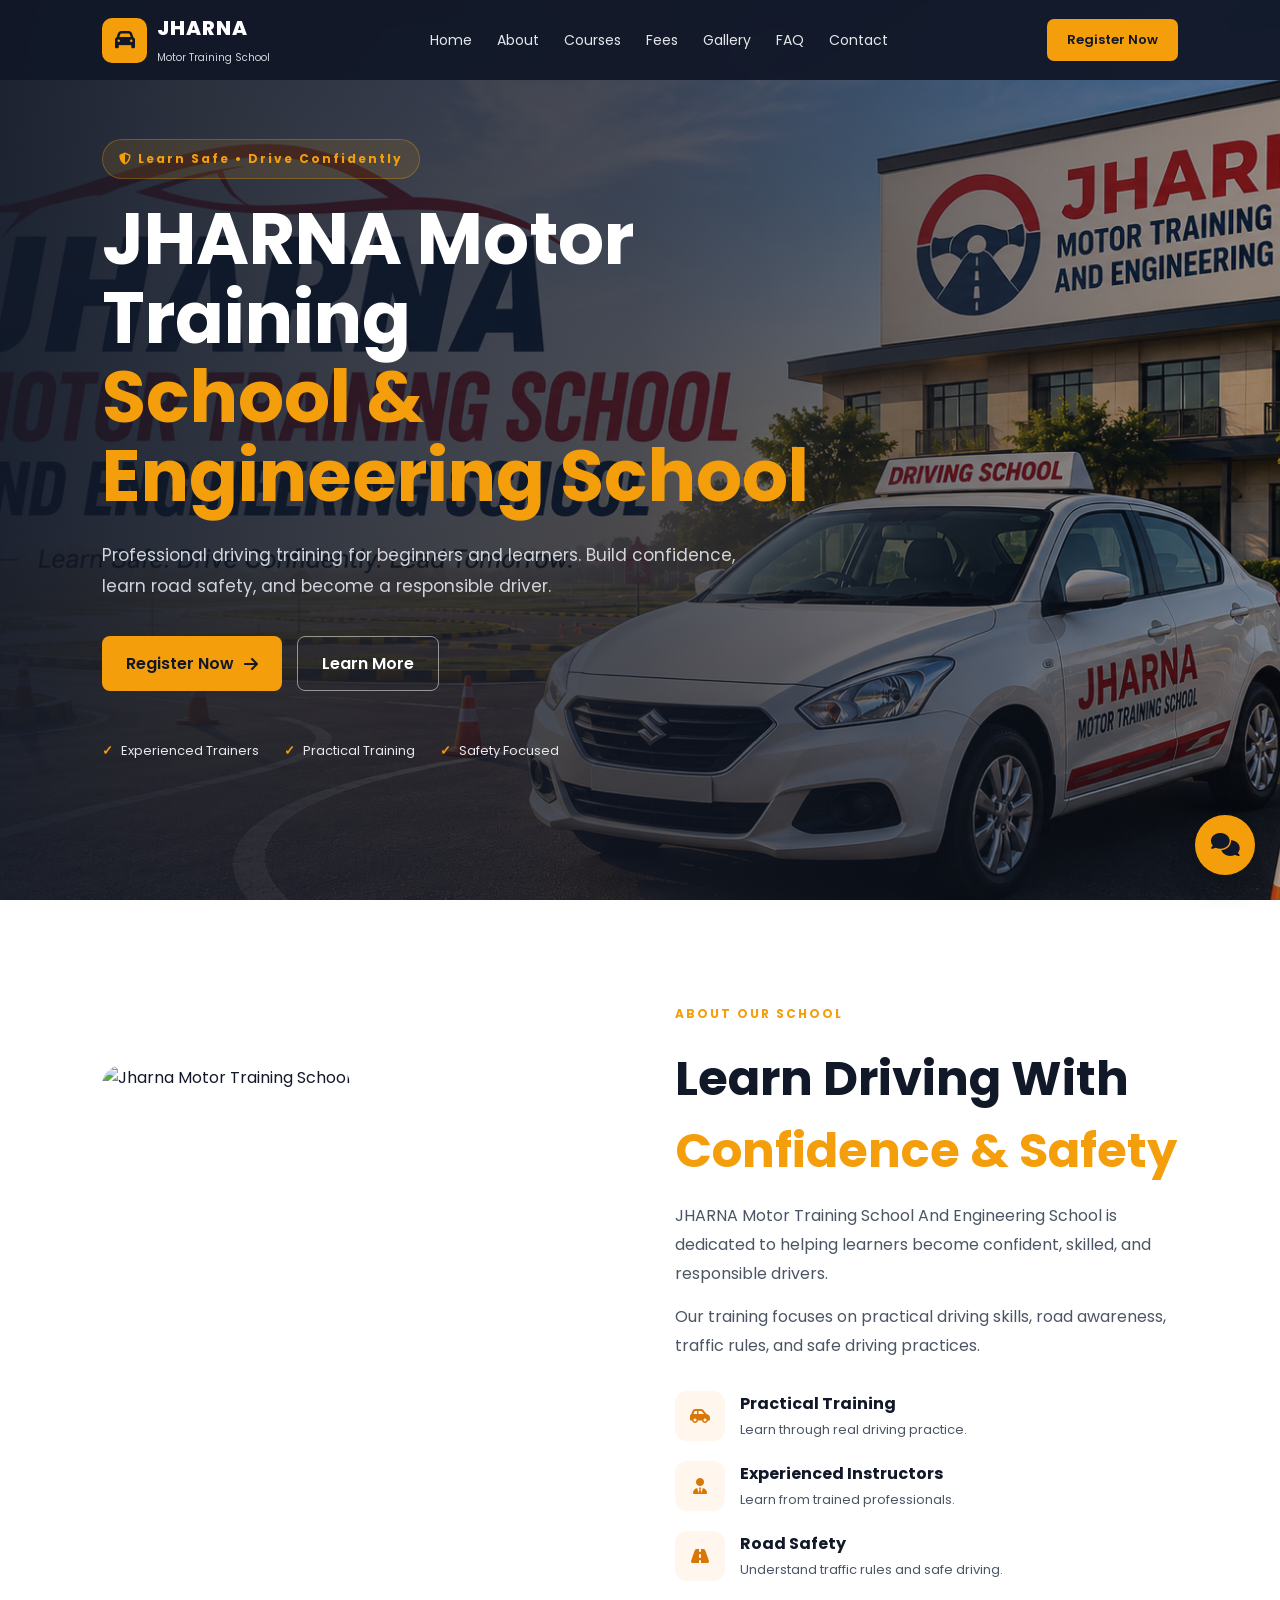
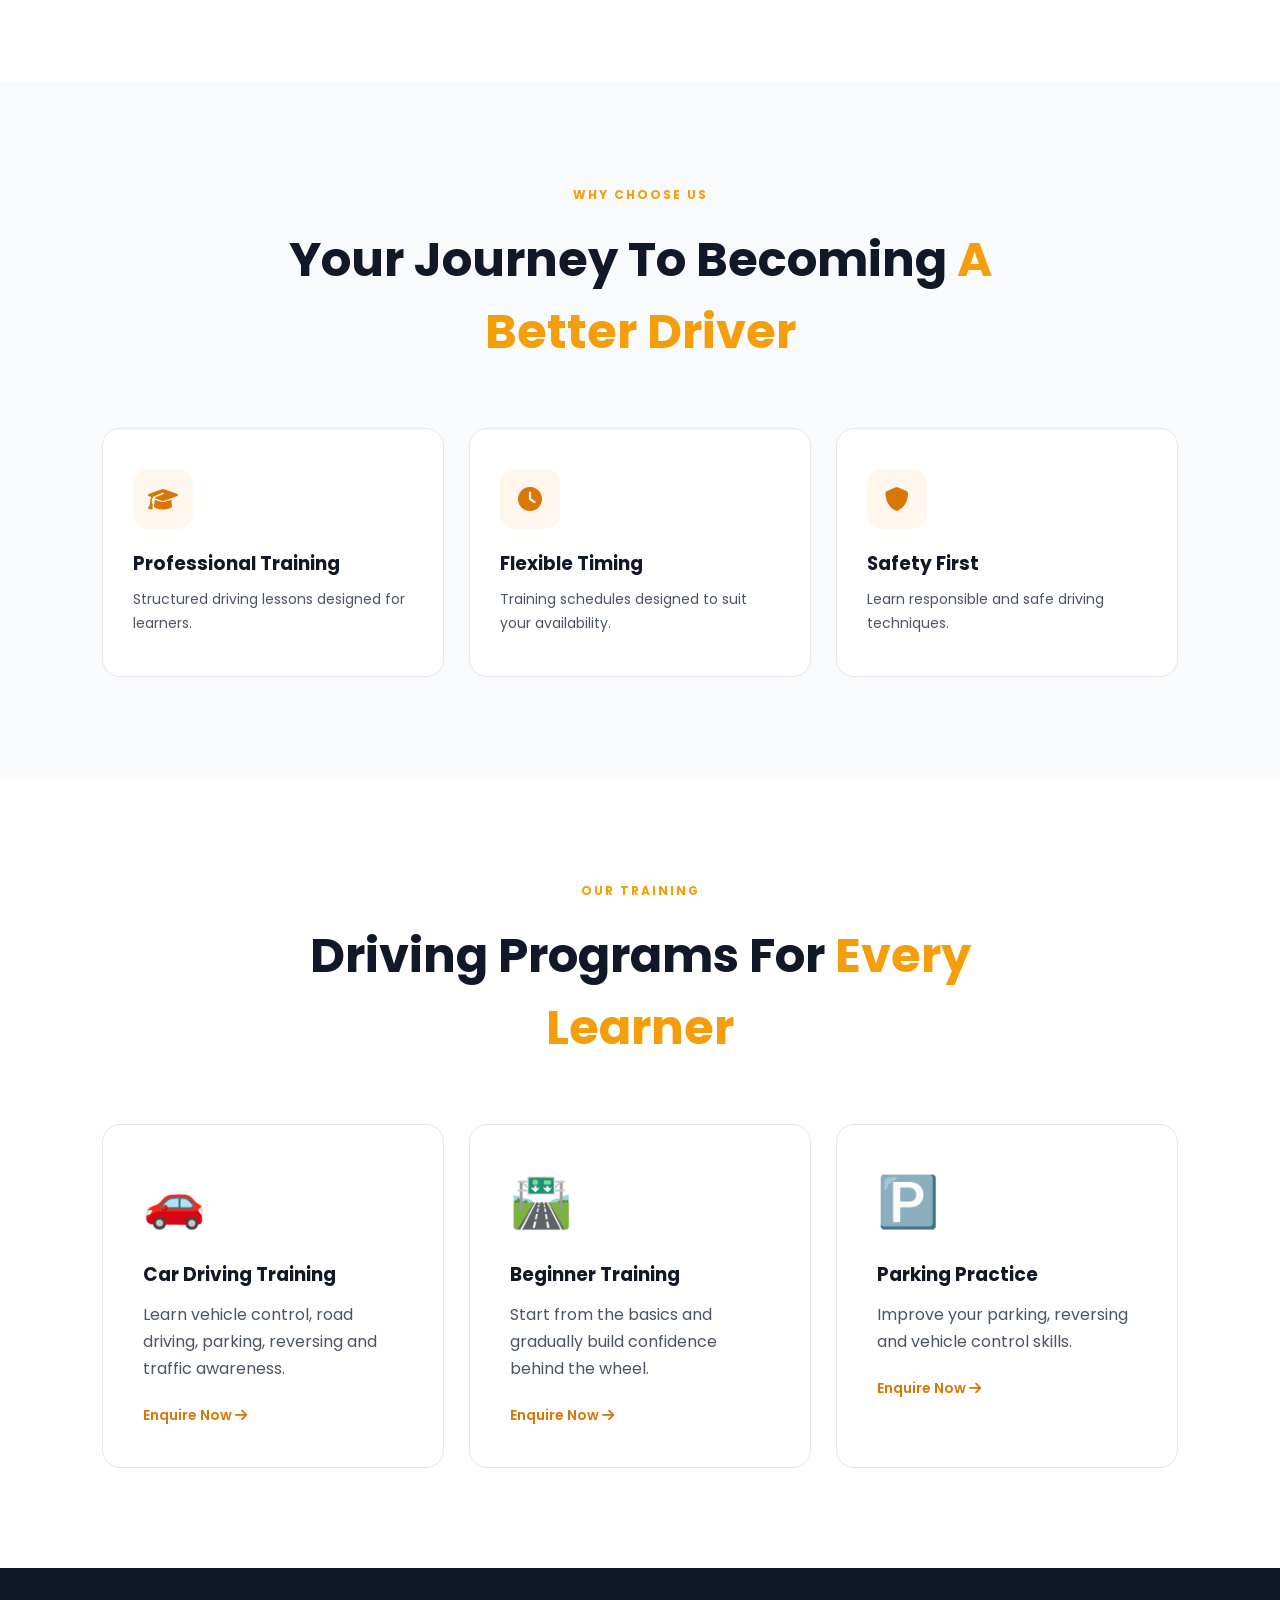
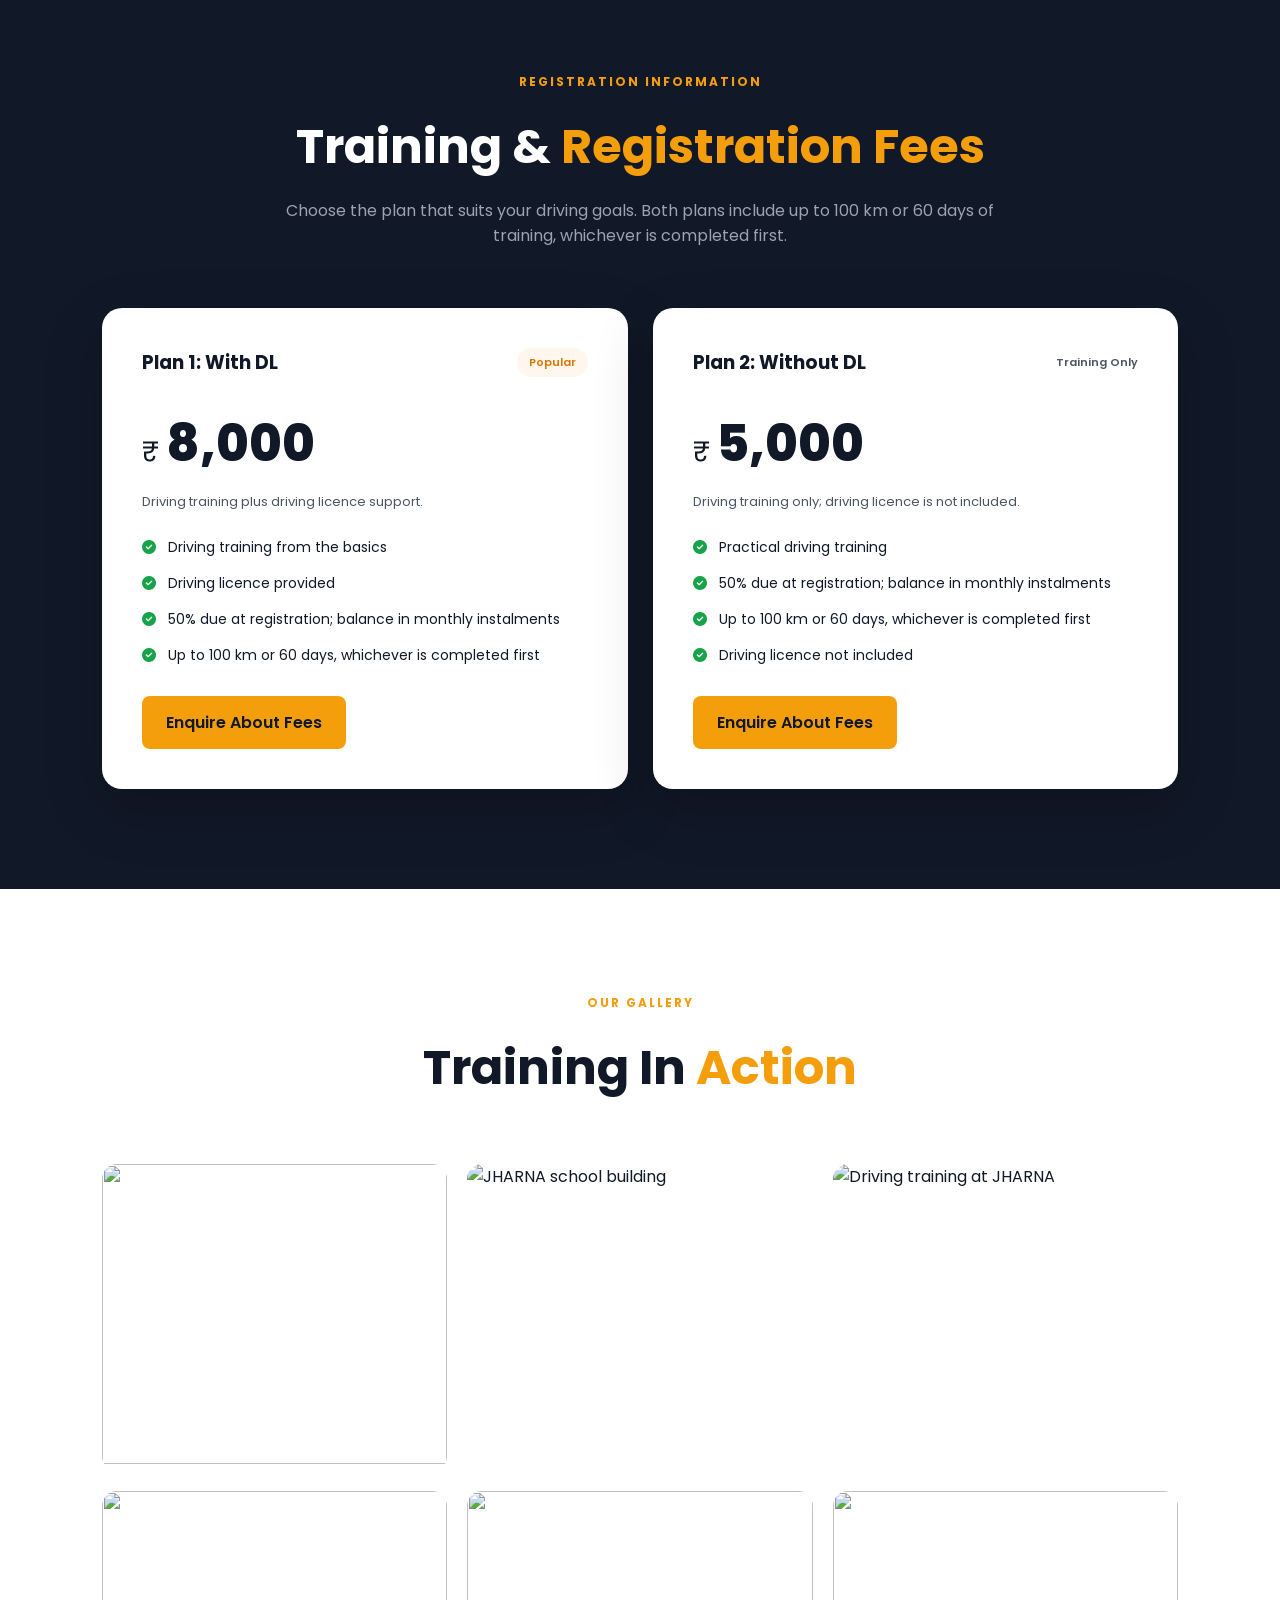
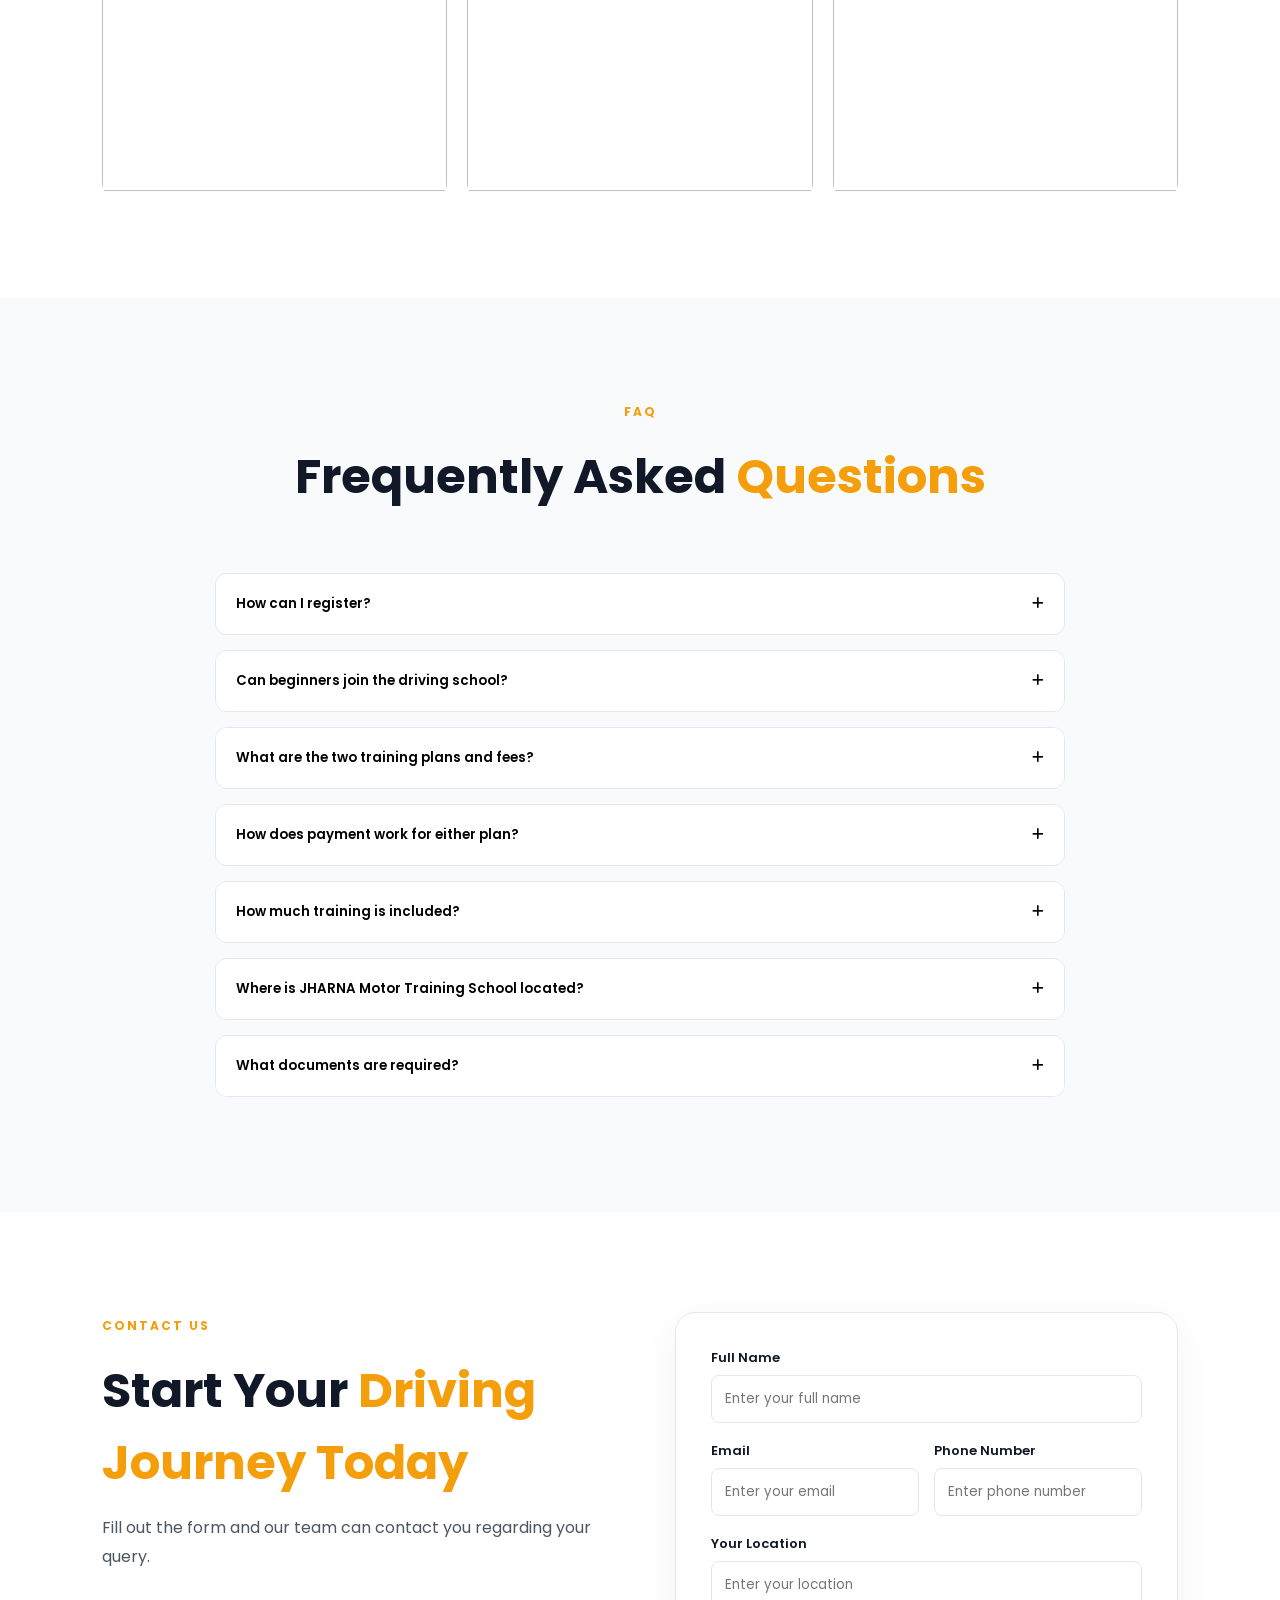
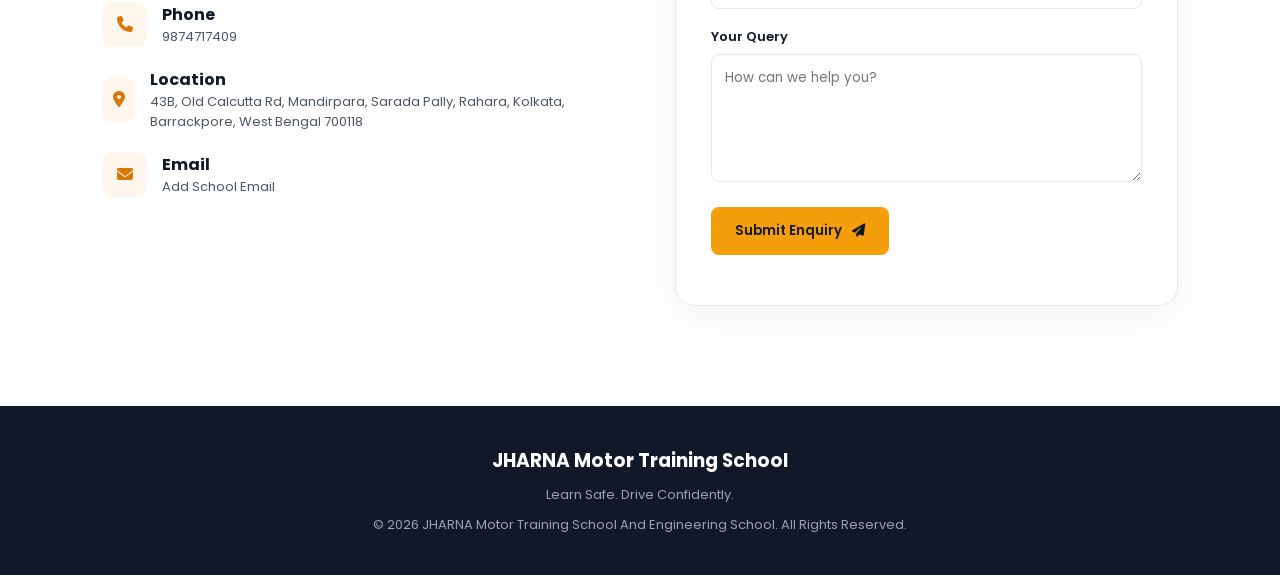
==== frontend/index.html @ 2360c50a "first commit" ====
<!DOCTYPE html>
<html lang="en">
<head>
    <meta charset="UTF-8">

    <meta name="viewport"
        content="width=device-width, initial-scale=1.0">

    <meta
        name="description"
        content="JHARNA Motor Training School And Engineering School - Professional motor driving training.">

    <title>
        JHARNA Motor Training School And Engineering School
    </title>

    <link rel="stylesheet" href="styles.css">

    <!-- Icons -->
    <link
        rel="stylesheet"
        href="https://cdnjs.cloudflare.com/ajax/libs/font-awesome/6.5.1/css/all.min.css">
</head>

<body>

    <!-- ================= NAVBAR ================= -->

    <header class="header">

        <a href="#" class="logo">
            <div class="logo-icon">
                <i class="fa-solid fa-car"></i>
            </div>

            <div>
                <span>JHARNA</span>
                <small>Motor Training School</small>
            </div>
        </a>


        <nav class="navbar">

            <a href="#home">Home</a>
            <a href="#about">About</a>
            <a href="#courses">Courses</a>
            <a href="#fees">Fees</a>
            <a href="#gallery">Gallery</a>
            <a href="#faq">FAQ</a>
            <a href="#contact">Contact</a>

        </nav>


        <a href="#contact" class="nav-btn">
            Register Now
        </a>


        <button class="menu-btn" id="menuBtn">
            <i class="fa-solid fa-bars"></i>
        </button>

    </header>



    <!-- ================= HERO ================= -->

    <section class="hero" id="home">

        <div class="hero-overlay"></div>

        <div class="hero-content">

            <span class="hero-tag">
                <i class="fa-solid fa-shield-halved"></i>
                Learn Safe • Drive Confidently
            </span>


            <h1>
                JHARNA Motor Training
                <span>School & Engineering School</span>
            </h1>


            <p>
                Professional driving training for beginners and learners.
                Build confidence, learn road safety, and become a responsible driver.
            </p>


            <div class="hero-buttons">

                <a href="#contact" class="btn primary-btn">
                    Register Now
                    <i class="fa-solid fa-arrow-right"></i>
                </a>


                <a href="#about" class="btn secondary-btn">
                    Learn More
                </a>

            </div>


            <div class="hero-stats">

                <div class="stat">
                    <strong>✓</strong>
                    <span>Experienced Trainers</span>
                </div>

                <div class="stat">
                    <strong>✓</strong>
                    <span>Practical Training</span>
                </div>

                <div class="stat">
                    <strong>✓</strong>
                    <span>Safety Focused</span>
                </div>

            </div>

        </div>

    </section>



    <!-- ================= ABOUT ================= -->

    <section class="section about" id="about">

        <div class="about-image">

            <img
                src="https://lh3.googleusercontent.com/gps-cs-s/AHRPTWky9g_q8mb0jroe6U8QvNYhej9cqKpnYzwPWf22cv5jYRJyryh7geqatr1kIzdjG-jwInDwygFgOrU6_L8ndqi7uFUBd_LM0jhy5CsWlbgSsKN8u2NuxlO8wsRk1Idv35BWZHCHYw=s1360-w1360-h1020-rw"
                alt="Jharna Motor Training School">

        </div>


        <div class="about-content">

            <span class="section-tag">
                ABOUT OUR SCHOOL
            </span>


            <h2>
                Learn Driving With
                <span>Confidence & Safety</span>
            </h2>


            <p>
                JHARNA Motor Training School And Engineering School is
                dedicated to helping learners become confident, skilled,
                and responsible drivers.
            </p>


            <p>
                Our training focuses on practical driving skills,
                road awareness, traffic rules, and safe driving practices.
            </p>


            <div class="features">

                <div class="feature">

                    <div class="feature-icon">
                        <i class="fa-solid fa-car-side"></i>
                    </div>

                    <div>
                        <h4>Practical Training</h4>
                        <p>
                            Learn through real driving practice.
                        </p>
                    </div>

                </div>


                <div class="feature">

                    <div class="feature-icon">
                        <i class="fa-solid fa-user-tie"></i>
                    </div>

                    <div>
                        <h4>Experienced Instructors</h4>
                        <p>
                            Learn from trained professionals.
                        </p>
                    </div>

                </div>


                <div class="feature">

                    <div class="feature-icon">
                        <i class="fa-solid fa-road"></i>
                    </div>

                    <div>
                        <h4>Road Safety</h4>
                        <p>
                            Understand traffic rules and safe driving.
                        </p>
                    </div>

                </div>

            </div>

        </div>

    </section>



    <!-- ================= WHY CHOOSE US ================= -->

    <section class="why-us section">

        <div class="section-heading">

            <span class="section-tag">
                WHY CHOOSE US
            </span>

            <h2>
                Your Journey To Becoming
                <span>A Better Driver</span>
            </h2>

        </div>


        <div class="cards-container">

            <div class="info-card">

                <div class="card-icon">
                    <i class="fa-solid fa-graduation-cap"></i>
                </div>

                <h3>Professional Training</h3>

                <p>
                    Structured driving lessons designed for learners.
                </p>

            </div>


            <div class="info-card">

                <div class="card-icon">
                    <i class="fa-solid fa-clock"></i>
                </div>

                <h3>Flexible Timing</h3>

                <p>
                    Training schedules designed to suit your availability.
                </p>

            </div>


            <div class="info-card">

                <div class="card-icon">
                    <i class="fa-solid fa-shield"></i>
                </div>

                <h3>Safety First</h3>

                <p>
                    Learn responsible and safe driving techniques.
                </p>

            </div>

        </div>

    </section>



    <!-- ================= COURSES ================= -->

    <section class="courses section" id="courses">

        <div class="section-heading">

            <span class="section-tag">
                OUR TRAINING
            </span>

            <h2>
                Driving Programs For
                <span>Every Learner</span>
            </h2>

        </div>


        <div class="course-grid">

            <div class="course-card">

                <div class="course-icon">
                    🚗
                </div>

                <h3>Car Driving Training</h3>

                <p>
                    Learn vehicle control, road driving,
                    parking, reversing and traffic awareness.
                </p>

                <a href="#contact">
                    Enquire Now
                    <i class="fa-solid fa-arrow-right"></i>
                </a>

            </div>


            <div class="course-card">

                <div class="course-icon">
                    🛣️
                </div>

                <h3>Beginner Training</h3>

                <p>
                    Start from the basics and gradually build
                    confidence behind the wheel.
                </p>

                <a href="#contact">
                    Enquire Now
                    <i class="fa-solid fa-arrow-right"></i>
                </a>

            </div>


            <div class="course-card">

                <div class="course-icon">
                    🅿️
                </div>

                <h3>Parking Practice</h3>

                <p>
                    Improve your parking, reversing and
                    vehicle control skills.
                </p>

                <a href="#contact">
                    Enquire Now
                    <i class="fa-solid fa-arrow-right"></i>
                </a>

            </div>

        </div>

    </section>



    <!-- ================= FEES ================= -->

    <section class="fees section" id="fees">

        <div class="section-heading">

            <span class="section-tag">
                REGISTRATION INFORMATION
            </span>

            <h2>
                Training &
                <span>Registration Fees</span>
            </h2>

            <p>
                Choose the plan that suits your driving goals. Both plans include
                up to 100 km or 60 days of training, whichever is completed first.
            </p>

        </div>


        <div class="fee-container">

            <div class="fee-card">

                <div class="fee-header">

                    <h3>Plan 1: With DL</h3>

                    <span class="popular">
                        Popular
                    </span>

                </div>


                <div class="price">
                    ₹ <span>8,000</span>
                </div>


                <p class="price-note">
                    Driving training plus driving licence support.
                </p>


                <ul>

                    <li>
                        <i class="fa-solid fa-circle-check"></i>
                        Driving training from the basics
                    </li>

                    <li>
                        <i class="fa-solid fa-circle-check"></i>
                        Driving licence provided
                    </li>

                    <li>
                        <i class="fa-solid fa-circle-check"></i>
                        50% due at registration; balance in monthly instalments
                    </li>

                    <li>
                        <i class="fa-solid fa-circle-check"></i>
                        Up to 100 km or 60 days, whichever is completed first
                    </li>

                </ul>


                <a href="#contact" class="btn primary-btn">
                    Enquire About Fees
                </a>

            </div>


            <div class="fee-card">

                <div class="fee-header">
                    <h3>Plan 2: Without DL</h3>
                    <span class="plan-label">Training Only</span>
                </div>

                <div class="price">
                    ₹ <span>5,000</span>
                </div>

                <p class="price-note">
                    Driving training only; driving licence is not included.
                </p>

                <ul>
                    <li>
                        <i class="fa-solid fa-circle-check"></i>
                        Practical driving training
                    </li>
                    <li>
                        <i class="fa-solid fa-circle-check"></i>
                        50% due at registration; balance in monthly instalments
                    </li>
                    <li>
                        <i class="fa-solid fa-circle-check"></i>
                        Up to 100 km or 60 days, whichever is completed first
                    </li>
                    <li>
                        <i class="fa-solid fa-circle-check"></i>
                        Driving licence not included
                    </li>
                </ul>

                <a href="#contact" class="btn primary-btn">
                    Enquire About Fees
                </a>

            </div>

        </div>

    </section>



    <!-- ================= GALLERY ================= -->

    <section class="gallery section" id="gallery">

        <div class="section-heading">

            <span class="section-tag">
                OUR GALLERY
            </span>

            <h2>
                Training In
                <span>Action</span>
            </h2>

        </div>


        <div class="gallery-grid">

            <div class="gallery-item">
                <img src="https://lh3.googleusercontent.com/gps-cs-s/AHRPTWnCfmBmnZvGlrrIdudIB3OVuwPNVkAPVcO1DQBdmTuhFLSRh7-7QBYx6spu_gOT0exsXWkQQcD2z4qOC_3D3YTUAgRo5tKocJgu8kglnWU47CjOLeNZNwJBjUidPvzTxT_YAwEqdQ=s1360-w1360-h1020-rw">
            </div>

            <div class="gallery-item">
                <img src="https://lh3.googleusercontent.com/grass-cs/ACvplmMlYSF3QCGrSrGuzLQB4YXTz8TgdMf5UNlGgiPTzzZ17WlbLuredz_A_Uax8w6DYJUogmaAxAVYqjXSpHuziV30Qc0bDfwdfO26LV6KMUOebioldy_9LHx5EOk8_B0KP13RAaq_=s294-w294-h220-n-k-no" alt="JHARNA school building">
            </div>

            <div class="gallery-item">
                <img src="https://lh3.googleusercontent.com/grass-cs/ACvplmOcKLW4YmVgQBlPL4kc4B13wWNXJiA7AVVM1BsUOn19Hspk-qrvhvkv38DAlPZMbaeH8NCdrySMvKh9U0osS45Vj33AId_ijVQU8EyBa-iUSiI3ul_vGO30XWfDWhszxTJSrAb78g=s220-w165-h220-n-k-no" alt="Driving training at JHARNA">
            </div>
            <div class="gallery-item">
                <img src="https://lh3.googleusercontent.com/gps-cs-s/AHRPTWl7mRmZiA9OXY74W_PtnL7BwfObaViYpU17u6FksxdnJG383d9uRUaloLkpde9qFoDcmVMtbA2a4Ycd-hFnRGYeTWgUh6g9c8eoAoM96_Rdm4JbRm-TPx7asXX113YzOZfBKi-T=s1360-w1360-h1020-rw">
            </div>
            <div class="gallery-item">
                <img src="https://lh3.googleusercontent.com/gps-cs-s/AHRPTWll36jVWFYw6RPeU9PtoSKQC-GD55ypCqobnNC4ottrWCooEOQAr1EkSjya4E0MgNFlqWBtHtldvKbfSkKutDBA_vox85XQ8ppCLKwQVMP6QVcB-5Y2EVuVNZFBl1USGG1sa7RMCQ=s1360-w1360-h1020-rw">
            </div>
            <div class="gallery-item">
                <img src="https://lh3.googleusercontent.com/gps-cs-s/AHRPTWn-U6Si1FdtNcTRMSsMjFQH42kDprE7wstCRnIoQRPXf0dGpHSD27hlDq1JeSy4kgI9fsMIQPkTkpEFj-nA0e_sCsBXGXbUZDU8O9L4nBBTuCdOaeVWS1oXn47mA2Tyv8Zeje_acg=s1360-w1360-h1020-rw">
            </div>

        </div>

    </section>



    <!-- ================= FAQ ================= -->

    <section class="faq section" id="faq">

        <div class="section-heading">

            <span class="section-tag">
                FAQ
            </span>

            <h2>
                Frequently Asked
                <span>Questions</span>
            </h2>

        </div>


        <div class="faq-container">

            <div class="faq-item">

                <button class="faq-question">

                    How can I register?

                    <i class="fa-solid fa-plus"></i>

                </button>

                <div class="faq-answer">

                    <p>
                        You can register by filling out the enquiry form
                        below or by contacting JHARNA Motor Training School
                        directly.
                    </p>

                </div>

            </div>


            <div class="faq-item">

                <button class="faq-question">

                    Can beginners join the driving school?

                    <i class="fa-solid fa-plus"></i>

                </button>

                <div class="faq-answer">

                    <p>
                        Yes. Beginners can join and learn the basics of
                        vehicle handling and safe driving.
                    </p>

                </div>

            </div>


            <div class="faq-item">

                <button class="faq-question">

                        What are the two training plans and fees?

                    <i class="fa-solid fa-plus"></i>

                </button>

                <div class="faq-answer">

                    <p>
                        Plan 1 costs ₹8,000 and includes driving training plus
                        driving licence support. Plan 2 costs ₹5,000 and includes
                        driving training only; the driving licence is not included.
                    </p>

                </div>

            </div>


            <div class="faq-item">

                <button class="faq-question">
                    How does payment work for either plan?
                    <i class="fa-solid fa-plus"></i>
                </button>

                <div class="faq-answer">
                    <p>
                        50% of the selected plan amount is required during
                        registration. The remaining balance is paid in monthly instalments.
                    </p>
                </div>

            </div>


            <div class="faq-item">

                <button class="faq-question">
                    How much training is included?
                    <i class="fa-solid fa-plus"></i>
                </button>

                <div class="faq-answer">
                    <p>
                        Each plan includes up to 100 km or 60 days of driving
                        training, whichever is completed first.
                    </p>
                </div>

            </div>


            <div class="faq-item">

                <button class="faq-question">
                    Where is JHARNA Motor Training School located?
                    <i class="fa-solid fa-plus"></i>
                </button>

                <div class="faq-answer">
                    <p>
                        We are at 43B, Old Calcutta Rd, Mandirpara, Sarada Pally,
                        Rahara, Kolkata, Barrackpore, West Bengal 700118.
                    </p>
                </div>

            </div>


            <div class="faq-item">

                <button class="faq-question">

                    What documents are required?

                    <i class="fa-solid fa-plus"></i>

                </button>

                <div class="faq-answer">

                    <p>
                        Contact the school directly for the latest list
                        of required documents.
                    </p>

                </div>

            </div>

        </div>

    </section>



    <!-- ================= CONTACT FORM ================= -->

    <section class="contact section" id="contact">

        <div class="contact-container">


            <div class="contact-info">

                <span class="section-tag">
                    CONTACT US
                </span>

                <h2>
                    Start Your
                    <span>Driving Journey Today</span>
                </h2>


                <p>
                    Fill out the form and our team can contact you
                    regarding your query.
                </p>


                <div class="contact-details">

                    <div>

                        <i class="fa-solid fa-phone"></i>

                        <div>
                            <strong>Phone</strong>
                            <span>9874717409</span>
                        </div>

                    </div>


                    <div>

                        <i class="fa-solid fa-location-dot"></i>

                        <div>
                            <strong>Location</strong>
                            <span>43B, Old Calcutta Rd, Mandirpara, Sarada Pally, Rahara, Kolkata, Barrackpore, West Bengal 700118</span>
                        </div>

                    </div>


                    <div>

                        <i class="fa-solid fa-envelope"></i>

                        <div>
                            <strong>Email</strong>
                            <span>Add School Email</span>
                        </div>

                    </div>

                </div>

            </div>



            <form id="enquiryForm" class="contact-form">

                <div class="form-group">

                    <label>Full Name</label>

                    <input
                        type="text"
                        id="fullName"
                        placeholder="Enter your full name"
                        required>

                </div>


                <div class="form-row">

                    <div class="form-group">

                        <label>Email</label>

                        <input
                            type="email"
                            id="email"
                            placeholder="Enter your email"
                            required>

                    </div>


                    <div class="form-group">

                        <label>Phone Number</label>

                        <input
                            type="tel"
                            id="phone"
                            placeholder="Enter phone number"
                            required>

                    </div>

                </div>


                <div class="form-group">

                    <label>Your Location</label>

                    <input
                        type="text"
                        id="location"
                        placeholder="Enter your location"
                        required>

                </div>


                <div class="form-group">

                    <label>Your Query</label>

                    <textarea
                        id="query"
                        rows="5"
                        placeholder="How can we help you?"
                        required></textarea>

                </div>


                <button type="submit" class="btn primary-btn submit-btn">

                    Submit Enquiry
                    <i class="fa-solid fa-paper-plane"></i>

                </button>


                <p id="formMessage"></p>

            </form>

        </div>

    </section>



    <!-- ================= FOOTER ================= -->

    <footer class="footer">

        <div>

            <h3>
                JHARNA Motor Training School
            </h3>

            <p>
                Learn Safe. Drive Confidently.
            </p>

        </div>


        <p>
            © 2026 JHARNA Motor Training School And Engineering School.
            All Rights Reserved.
        </p>

    </footer>



    <!-- ================= CHATBOT ================= -->

    <div class="chatbot-container">

        <div class="chat-window" id="chatWindow">

            <div class="chat-header">

                <div>

                    <strong>JHARNA Assistant</strong>

                    <span>
                        Ask us anything
                    </span>

                </div>


                <button id="closeChat">
                    <i class="fa-solid fa-xmark"></i>
                </button>

            </div>


            <div class="chat-messages" id="chatMessages">

                <div class="bot-message">

                    Hello! 👋

                    <br><br>

                    Welcome to JHARNA Motor Training School.
                    How can I help you today?

                </div>

            </div>


            <div class="chat-input">

                <input
                    type="text"
                    id="chatInput"
                    placeholder="Ask a question...">

                <button id="sendMessage">

                    <i class="fa-solid fa-paper-plane"></i>

                </button>

            </div>

        </div>


        <button class="chat-button" id="chatButton">

            <i class="fa-solid fa-comments"></i>

        </button>

    </div>


    <script src="scripts.js"></script>

</body>
</html>
---- frontend/styles.css ----
@import url('https://fonts.googleapis.com/css2?family=Poppins:wght@400;500;600;700;800&display=swap');

:root {
    --primary: #f59e0b;
    --primary-dark: #d97706;
    --dark: #111827;
    --dark-light: #1f2937;
    --text: #4b5563;
    --light: #f8fafc;
    --white: #ffffff;
    --border: #e5e7eb;
}

* {
    margin: 0;
    padding: 0;
    box-sizing: border-box;
    scroll-behavior: smooth;
}

body {
    font-family: "Poppins", sans-serif;
    color: var(--dark);
    background: var(--white);
}

a {
    text-decoration: none;
}

.section {
    padding: 100px 8%;
}

/* ================= NAVBAR ================= */

.header {
    position: fixed;
    top: 0;
    left: 0;
    width: 100%;
    height: 80px;

    display: flex;
    align-items: center;
    justify-content: space-between;

    padding: 0 8%;

    background: rgba(17, 24, 39, 0.95);

    backdrop-filter: blur(10px);

    z-index: 1000;
}

.logo {
    display: flex;
    align-items: center;
    gap: 10px;

    color: white;
}

.logo-icon {
    width: 45px;
    height: 45px;

    display: flex;
    justify-content: center;
    align-items: center;

    background: var(--primary);
    border-radius: 10px;

    color: var(--dark);
    font-size: 20px;
}

.logo span {
    display: block;

    font-weight: 800;
    font-size: 20px;

    letter-spacing: 1px;
}

.logo small {
    font-size: 10px;
    color: #d1d5db;
}

.navbar {
    display: flex;
    gap: 25px;
}

.navbar a {
    color: #e5e7eb;
    font-size: 14px;

    transition: 0.3s;
}

.navbar a:hover {
    color: var(--primary);
}

.nav-btn {
    background: var(--primary);
    color: var(--dark);

    padding: 11px 20px;
    border-radius: 7px;

    font-size: 13px;
    font-weight: 600;
}

.menu-btn {
    display: none;

    background: transparent;
    border: none;

    color: white;
    font-size: 22px;
}

/* ================= HERO ================= */

.hero {
    position: relative;

    min-height: 100vh;

    display: flex;
    align-items: center;

    padding: 100px 8%;

    background:
        url("images/hero.png")
        center/cover no-repeat;
}

.hero-overlay {
    position: absolute;
    inset: 0;

    background:
        linear-gradient(
            90deg,
            rgba(17, 24, 39, 0.95),
            rgba(17, 24, 39, 0.75),
            rgba(17, 24, 39, 0.35)
        );
}

.hero-content {
    position: relative;
    z-index: 2;

    max-width: 750px;

    color: white;
}

.hero-tag,
.section-tag {
    display: inline-block;

    color: var(--primary);

    font-size: 12px;
    font-weight: 700;

    letter-spacing: 2px;

    margin-bottom: 20px;
}

.hero-tag {
    background: rgba(245, 158, 11, 0.12);

    padding: 10px 16px;
    border-radius: 30px;

    border: 1px solid rgba(245, 158, 11, 0.3);
}

.hero h1 {
    font-size: clamp(40px, 6vw, 72px);

    line-height: 1.1;

    margin-bottom: 25px;
}

.hero h1 span {
    display: block;
    color: var(--primary);
}

.hero p {
    color: #d1d5db;

    font-size: 17px;
    line-height: 1.8;

    max-width: 650px;

    margin-bottom: 35px;
}

/* ================= BUTTONS ================= */

.hero-buttons {
    display: flex;
    gap: 15px;

    margin-bottom: 50px;
}

.btn {
    display: inline-flex;
    align-items: center;
    gap: 10px;

    padding: 14px 24px;

    border-radius: 8px;

    font-weight: 600;

    transition: 0.3s;
}

.primary-btn {
    background: var(--primary);
    color: var(--dark);
}

.primary-btn:hover {
    background: var(--primary-dark);
    transform: translateY(-2px);
}

.secondary-btn {
    border: 1px solid rgba(255,255,255,0.5);
    color: white;
}

.secondary-btn:hover {
    background: white;
    color: var(--dark);
}

.hero-stats {
    display: flex;
    flex-wrap: wrap;

    gap: 25px;
}

.stat {
    display: flex;
    align-items: center;
    gap: 8px;

    color: #e5e7eb;

    font-size: 13px;
}

.stat strong {
    color: var(--primary);
}

/* ================= SECTION HEADING ================= */

.section-heading {
    text-align: center;

    max-width: 750px;

    margin: auto auto 60px;
}

.section-heading h2,
.about-content h2,
.contact-info h2 {
    font-size: clamp(30px, 4vw, 48px);

    margin-bottom: 15px;
}

.section-heading h2 span,
.about-content h2 span,
.contact-info h2 span {
    color: var(--primary);
}

.section-heading p {
    color: var(--text);
}

/* ================= ABOUT ================= */

.about {
    display: grid;

    grid-template-columns: 1fr 1fr;

    gap: 70px;

    align-items: center;
}

.about-image img {
    width: 100%;

    border-radius: 20px;

    min-height: 450px;

    object-fit: cover;
}

.about-content > p {
    color: var(--text);

    line-height: 1.8;

    margin-bottom: 15px;
}

.features {
    margin-top: 30px;

    display: grid;
    gap: 20px;
}

.feature {
    display: flex;
    gap: 15px;

    align-items: center;
}

.feature-icon {
    min-width: 50px;
    height: 50px;

    display: flex;
    align-items: center;
    justify-content: center;

    border-radius: 12px;

    background: #fff7ed;

    color: var(--primary-dark);
}

.feature h4 {
    margin-bottom: 4px;
}

.feature p {
    color: var(--text);
    font-size: 13px;
}

/* ================= WHY US ================= */

.why-us {
    background: var(--light);
}

.cards-container {
    display: grid;

    grid-template-columns: repeat(3, 1fr);

    gap: 25px;
}

.info-card {
    background: white;

    padding: 40px 30px;

    border-radius: 18px;

    border: 1px solid var(--border);

    transition: 0.3s;
}

.info-card:hover {
    transform: translateY(-8px);

    box-shadow: 0 20px 50px rgba(0,0,0,0.08);
}

.card-icon {
    width: 60px;
    height: 60px;

    display: flex;
    justify-content: center;
    align-items: center;

    background: #fff7ed;

    color: var(--primary-dark);

    border-radius: 15px;

    font-size: 24px;

    margin-bottom: 20px;
}

.info-card h3 {
    margin-bottom: 10px;
}

.info-card p {
    color: var(--text);

    line-height: 1.7;

    font-size: 14px;
}

/* ================= COURSES ================= */

.course-grid {
    display: grid;

    grid-template-columns: repeat(3, 1fr);

    gap: 25px;
}

.course-card {
    padding: 40px;

    border: 1px solid var(--border);

    border-radius: 18px;

    transition: 0.3s;
}

.course-card:hover {
    border-color: var(--primary);

    transform: translateY(-5px);
}

.course-icon {
    font-size: 50px;

    margin-bottom: 20px;
}

.course-card h3 {
    margin-bottom: 12px;
}

.course-card p {
    color: var(--text);

    line-height: 1.7;

    margin-bottom: 20px;
}

.course-card a {
    color: var(--primary-dark);

    font-size: 14px;

    font-weight: 600;
}

/* ================= FEES ================= */

.fees {
    background: var(--dark);
    color: white;
}

.fees .section-heading p {
    color: #9ca3af;
}

.fee-container {
    display: grid;
    grid-template-columns: repeat(2, minmax(0, 1fr));
    gap: 25px;
}

.fee-card {
    width: 100%;

    background: white;

    color: var(--dark);

    border-radius: 20px;

    padding: 40px;

    box-shadow: 0 20px 60px rgba(0,0,0,0.2);
}

.fee-header {
    display: flex;
    justify-content: space-between;
    align-items: center;
}

.popular {
    background: #fff7ed;

    color: var(--primary-dark);

    padding: 6px 12px;

    border-radius: 20px;

    font-size: 11px;
    font-weight: 600;
}

.plan-label {
    color: var(--text);

    font-size: 11px;
    font-weight: 600;
}

.price {
    font-size: 28px;

    margin-top: 30px;
}

.price span {
    font-size: 50px;
    font-weight: 800;
}

.price-note {
    color: var(--text);

    font-size: 13px;

    margin: 10px 0 25px;
}

.fee-card ul {
    list-style: none;

    margin-bottom: 30px;
}

.fee-card li {
    margin-bottom: 15px;

    font-size: 14px;
}

.fee-card i {
    color: #16a34a;

    margin-right: 8px;
}

/* ================= GALLERY ================= */

.gallery-grid {
    display: grid;

    grid-template-columns: repeat(3, 1fr);

    gap: 20px;
}

.gallery-item {
    overflow: hidden;

    border-radius: 15px;
}

.gallery-item img {
    width: 100%;
    height: 300px;

    object-fit: cover;

    transition: 0.5s;
}

.gallery-item:hover img {
    transform: scale(1.08);
}

/* ================= FAQ ================= */

.faq {
    background: var(--light);
}

.faq-container {
    max-width: 850px;
    margin: auto;
}

.faq-item {
    background: white;

    border: 1px solid var(--border);

    border-radius: 12px;

    margin-bottom: 15px;

    overflow: hidden;
}

.faq-question {
    width: 100%;

    display: flex;
    justify-content: space-between;
    align-items: center;

    padding: 20px;

    background: white;

    border: none;

    font-family: inherit;

    font-weight: 600;

    text-align: left;

    cursor: pointer;
}

.faq-answer {
    max-height: 0;

    overflow: hidden;

    transition: 0.3s;
}

.faq-answer p {
    padding: 0 20px 20px;

    color: var(--text);

    line-height: 1.7;

    font-size: 14px;
}

.faq-item.active .faq-answer {
    max-height: 200px;
}

.faq-item.active .faq-question i {
    transform: rotate(45deg);
}

/* ================= CONTACT ================= */

.contact-container {
    display: grid;

    grid-template-columns: 1fr 1fr;

    gap: 70px;

    max-width: 1200px;

    margin: auto;
}

.contact-info > p {
    color: var(--text);

    line-height: 1.8;

    margin-bottom: 30px;
}

.contact-details {
    display: grid;
    gap: 20px;
}

.contact-details > div {
    display: flex;
    gap: 15px;

    align-items: center;
}

.contact-details i {
    width: 45px;
    height: 45px;

    display: flex;
    justify-content: center;
    align-items: center;

    border-radius: 10px;

    background: #fff7ed;

    color: var(--primary-dark);
}

.contact-details strong,
.contact-details span {
    display: block;
}

.contact-details span {
    font-size: 13px;

    color: var(--text);
}

.contact-form {
    padding: 35px;

    border: 1px solid var(--border);

    border-radius: 20px;

    box-shadow: 0 10px 40px rgba(0,0,0,0.05);
}

.form-group {
    margin-bottom: 18px;
}

.form-group label {
    display: block;

    margin-bottom: 7px;

    font-size: 13px;

    font-weight: 600;
}

.form-group input,
.form-group textarea {
    width: 100%;

    padding: 13px;

    border: 1px solid var(--border);

    border-radius: 8px;

    outline: none;

    font-family: inherit;
}

.form-group input:focus,
.form-group textarea:focus {
    border-color: var(--primary);
}

.form-row {
    display: grid;

    grid-template-columns: 1fr 1fr;

    gap: 15px;
}

.submit-btn {
    border: none;

    cursor: pointer;

    font-family: inherit;
}

#formMessage {
    margin-top: 15px;

    font-size: 13px;

    font-weight: 500;
}

/* ================= FOOTER ================= */

.footer {
    background: var(--dark);

    color: white;

    padding: 40px 8%;

    text-align: center;
}

.footer h3 {
    margin-bottom: 8px;
}

.footer p {
    color: #9ca3af;

    font-size: 13px;

    margin-top: 10px;
}

/* ================= CHATBOT ================= */

.chatbot-container {
    position: fixed;

    bottom: 25px;
    right: 25px;

    z-index: 2000;
}

.chat-button {
    width: 60px;
    height: 60px;

    border-radius: 50%;

    border: none;

    background: var(--primary);

    color: var(--dark);

    font-size: 23px;

    cursor: pointer;

    box-shadow: 0 10px 30px rgba(0,0,0,0.2);
}

.chat-window {
    display: none;

    position: absolute;

    bottom: 75px;
    right: 0;

    width: 340px;

    background: white;

    border-radius: 18px;

    overflow: hidden;

    box-shadow: 0 20px 60px rgba(0,0,0,0.2);
}

.chat-window.active {
    display: block;
}

.chat-header {
    background: var(--dark);

    color: white;

    padding: 18px;

    display: flex;
    justify-content: space-between;
}

.chat-header strong,
.chat-header span {
    display: block;
}

.chat-header span {
    font-size: 11px;
    color: #9ca3af;
}

.chat-header button {
    border: none;

    background: transparent;

    color: white;

    font-size: 18px;

    cursor: pointer;
}

.chat-messages {
    height: 320px;

    overflow-y: auto;

    padding: 15px;

    background: #f8fafc;
}

.bot-message,
.user-message {
    max-width: 85%;

    padding: 12px 15px;

    margin-bottom: 12px;

    border-radius: 12px;

    font-size: 13px;

    line-height: 1.5;
}

.bot-message {
    background: white;
}

.user-message {
    background: var(--primary);

    margin-left: auto;
}

.chat-input {
    display: flex;

    border-top: 1px solid var(--border);
}

.chat-input input {
    flex: 1;

    border: none;

    padding: 15px;

    outline: none;

    font-family: inherit;
}

.chat-input button {
    width: 50px;

    border: none;

    background: var(--primary);

    cursor: pointer;
}

/* ================= MOBILE ================= */

@media (max-width: 900px) {

    .navbar,
    .nav-btn {
        display: none;
    }

    .menu-btn {
        display: block;
    }

    .about,
    .contact-container {
        grid-template-columns: 1fr;
    }

    .cards-container,
    .course-grid,
    .gallery-grid,
    .fee-container {
        grid-template-columns: 1fr;
    }

    .about-image img {
        min-height: 300px;
    }

}

@media (max-width: 600px) {

    .section {
        padding: 70px 6%;
    }

    .header {
        padding: 0 6%;
    }

    .hero {
        padding: 100px 6%;
    }

    .hero-buttons {
        flex-direction: column;
    }

    .hero-stats {
        flex-direction: column;
        gap: 10px;
    }

    .form-row {
        grid-template-columns: 1fr;
    }

    .chat-window {
        width: calc(100vw - 30px);
        right: -5px;
    }

}
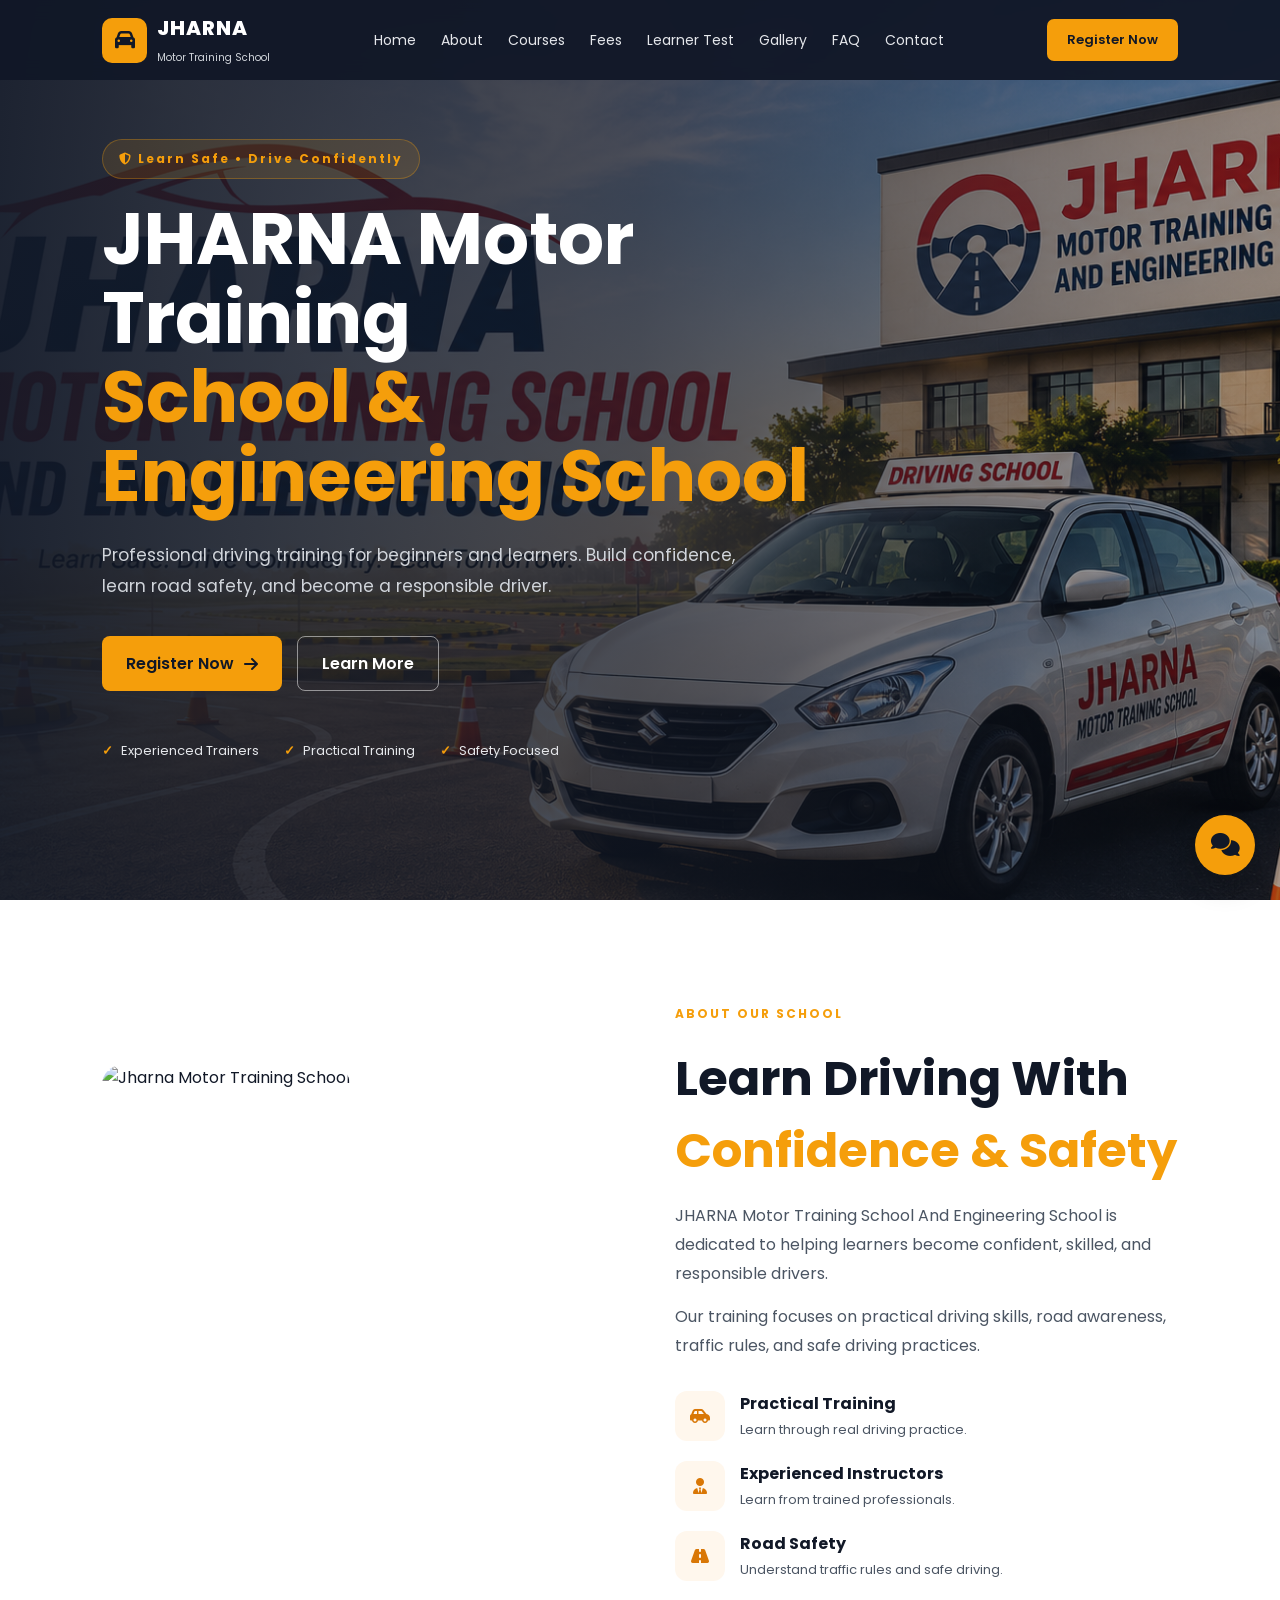
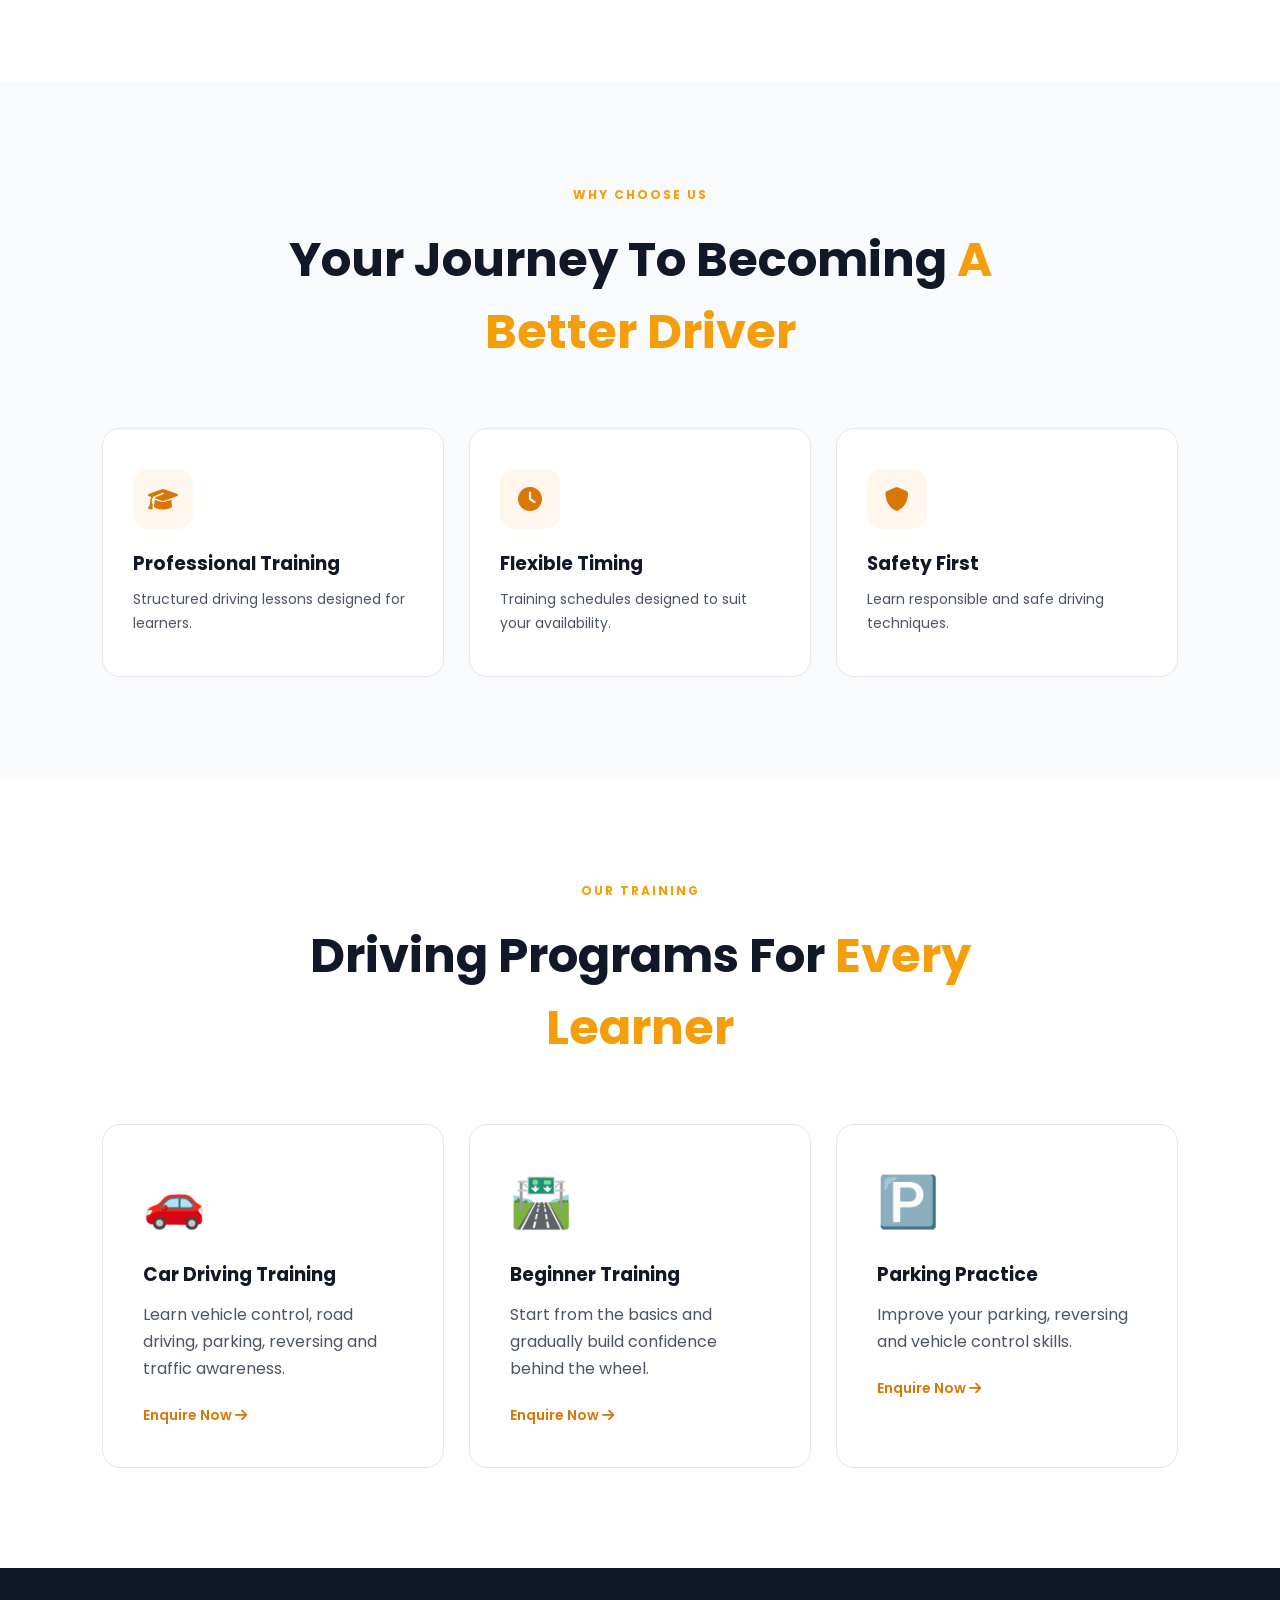
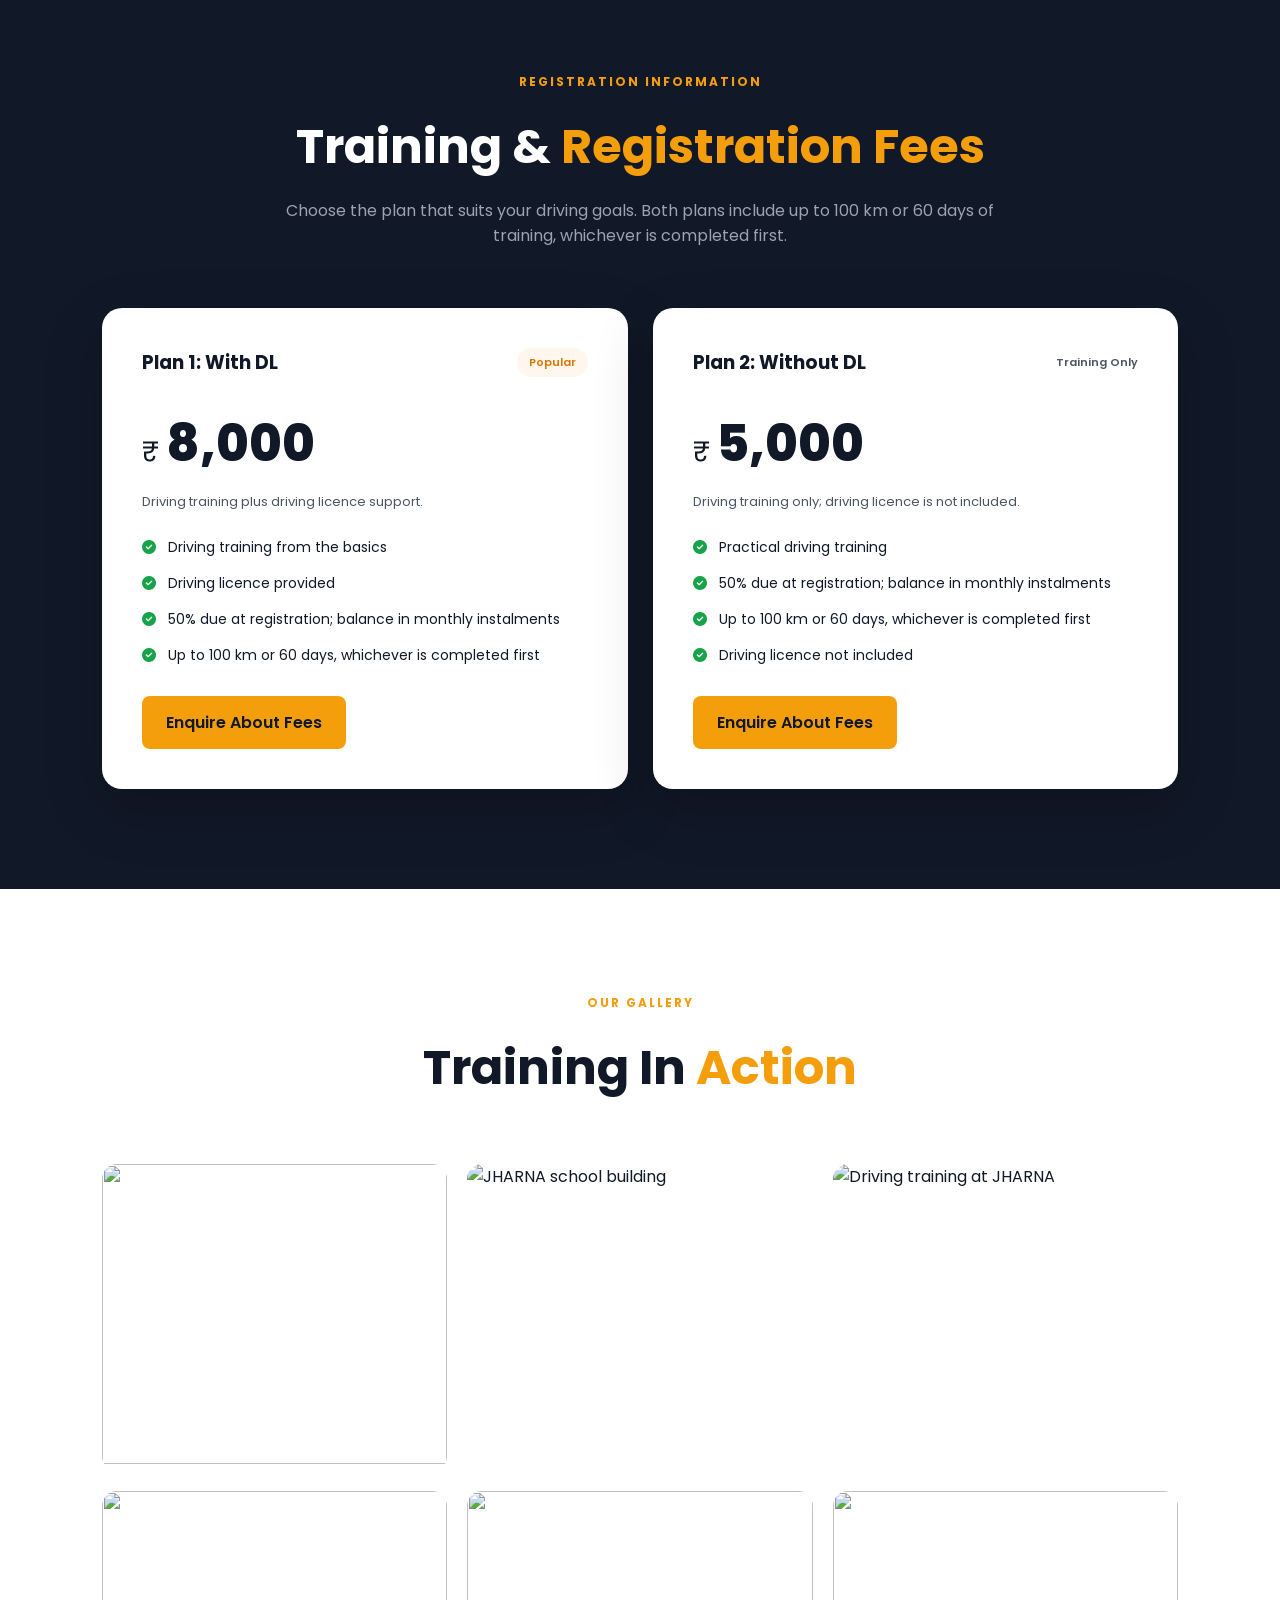
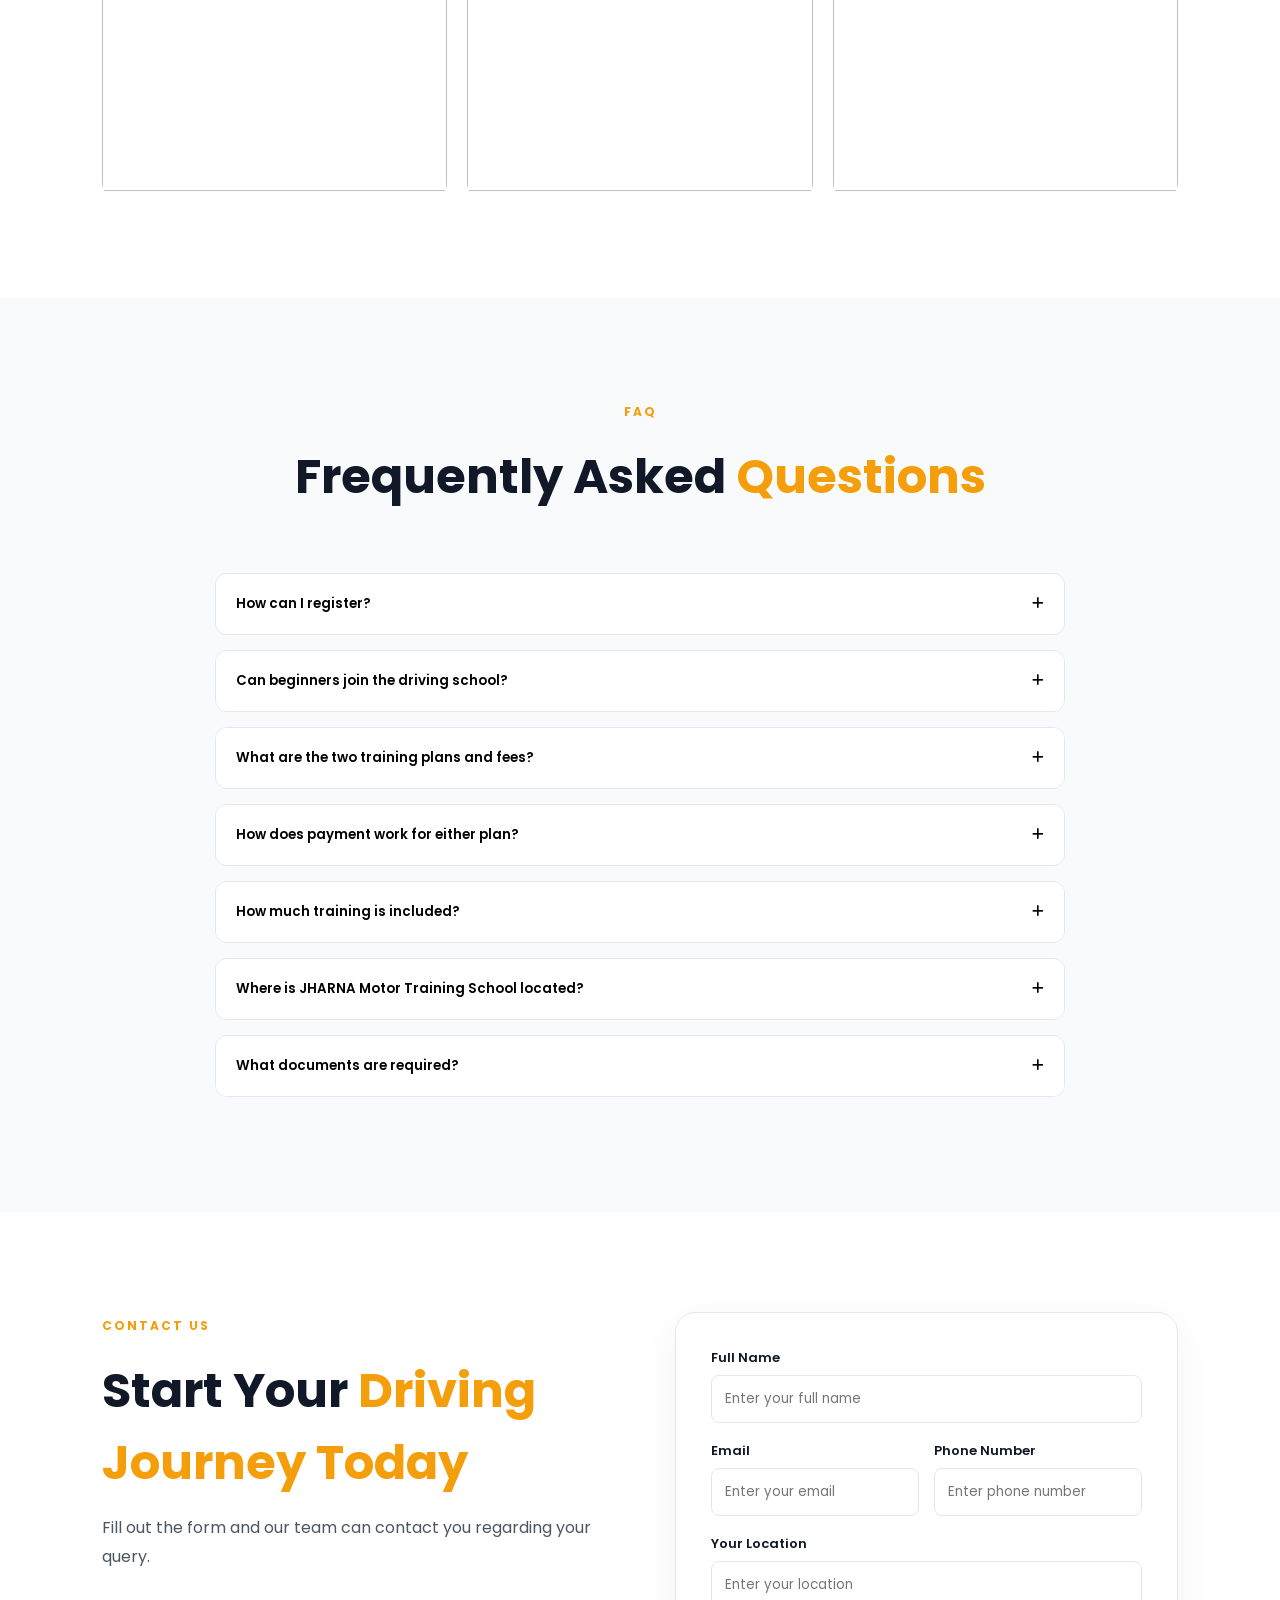
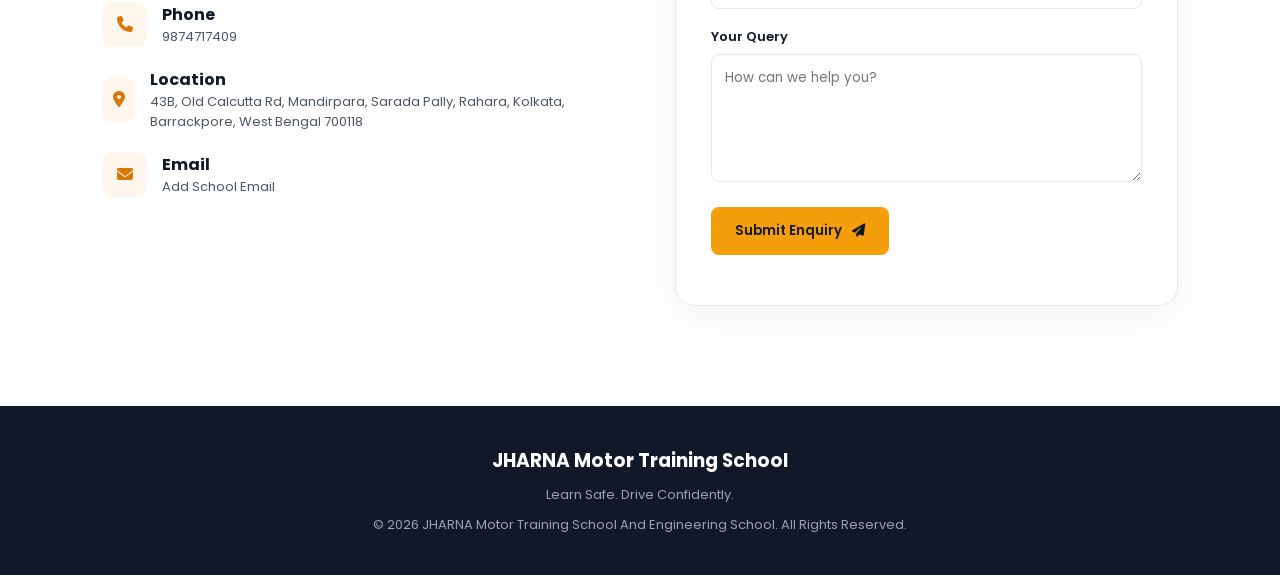
==== commit 1c9ff1f1: "added the Test Practice feature" ====
--- a/frontend/index.html
+++ b/frontend/index.html
@@ -1,13 +1,12 @@
 <!DOCTYPE html>
 <html lang="en">
+
 <head>
     <meta charset="UTF-8">
 
-    <meta name="viewport"
-        content="width=device-width, initial-scale=1.0">
-
-    <meta
-        name="description"
+    <meta name="viewport" content="width=device-width, initial-scale=1.0">
+
+    <meta name="description"
         content="JHARNA Motor Training School And Engineering School - Professional motor driving training.">
 
     <title>
@@ -17,9 +16,7 @@
     <link rel="stylesheet" href="styles.css">
 
     <!-- Icons -->
-    <link
-        rel="stylesheet"
-        href="https://cdnjs.cloudflare.com/ajax/libs/font-awesome/6.5.1/css/all.min.css">
+    <link rel="stylesheet" href="https://cdnjs.cloudflare.com/ajax/libs/font-awesome/6.5.1/css/all.min.css">
 </head>
 
 <body>
@@ -46,6 +43,9 @@
             <a href="#about">About</a>
             <a href="#courses">Courses</a>
             <a href="#fees">Fees</a>
+            <a href="learner-test/index.html">
+                Learner Test
+            </a>
             <a href="#gallery">Gallery</a>
             <a href="#faq">FAQ</a>
             <a href="#contact">Contact</a>
@@ -138,8 +138,7 @@
 
         <div class="about-image">
 
-            <img
-                src="https://lh3.googleusercontent.com/gps-cs-s/AHRPTWky9g_q8mb0jroe6U8QvNYhej9cqKpnYzwPWf22cv5jYRJyryh7geqatr1kIzdjG-jwInDwygFgOrU6_L8ndqi7uFUBd_LM0jhy5CsWlbgSsKN8u2NuxlO8wsRk1Idv35BWZHCHYw=s1360-w1360-h1020-rw"
+            <img src="https://lh3.googleusercontent.com/gps-cs-s/AHRPTWky9g_q8mb0jroe6U8QvNYhej9cqKpnYzwPWf22cv5jYRJyryh7geqatr1kIzdjG-jwInDwygFgOrU6_L8ndqi7uFUBd_LM0jhy5CsWlbgSsKN8u2NuxlO8wsRk1Idv35BWZHCHYw=s1360-w1360-h1020-rw"
                 alt="Jharna Motor Training School">
 
         </div>
@@ -533,24 +532,30 @@
         <div class="gallery-grid">
 
             <div class="gallery-item">
-                <img src="https://lh3.googleusercontent.com/gps-cs-s/AHRPTWnCfmBmnZvGlrrIdudIB3OVuwPNVkAPVcO1DQBdmTuhFLSRh7-7QBYx6spu_gOT0exsXWkQQcD2z4qOC_3D3YTUAgRo5tKocJgu8kglnWU47CjOLeNZNwJBjUidPvzTxT_YAwEqdQ=s1360-w1360-h1020-rw">
+                <img
+                    src="https://lh3.googleusercontent.com/gps-cs-s/AHRPTWnCfmBmnZvGlrrIdudIB3OVuwPNVkAPVcO1DQBdmTuhFLSRh7-7QBYx6spu_gOT0exsXWkQQcD2z4qOC_3D3YTUAgRo5tKocJgu8kglnWU47CjOLeNZNwJBjUidPvzTxT_YAwEqdQ=s1360-w1360-h1020-rw">
             </div>
 
             <div class="gallery-item">
-                <img src="https://lh3.googleusercontent.com/grass-cs/ACvplmMlYSF3QCGrSrGuzLQB4YXTz8TgdMf5UNlGgiPTzzZ17WlbLuredz_A_Uax8w6DYJUogmaAxAVYqjXSpHuziV30Qc0bDfwdfO26LV6KMUOebioldy_9LHx5EOk8_B0KP13RAaq_=s294-w294-h220-n-k-no" alt="JHARNA school building">
+                <img src="https://lh3.googleusercontent.com/grass-cs/ACvplmMlYSF3QCGrSrGuzLQB4YXTz8TgdMf5UNlGgiPTzzZ17WlbLuredz_A_Uax8w6DYJUogmaAxAVYqjXSpHuziV30Qc0bDfwdfO26LV6KMUOebioldy_9LHx5EOk8_B0KP13RAaq_=s294-w294-h220-n-k-no"
+                    alt="JHARNA school building">
             </div>
 
             <div class="gallery-item">
-                <img src="https://lh3.googleusercontent.com/grass-cs/ACvplmOcKLW4YmVgQBlPL4kc4B13wWNXJiA7AVVM1BsUOn19Hspk-qrvhvkv38DAlPZMbaeH8NCdrySMvKh9U0osS45Vj33AId_ijVQU8EyBa-iUSiI3ul_vGO30XWfDWhszxTJSrAb78g=s220-w165-h220-n-k-no" alt="Driving training at JHARNA">
+                <img src="https://lh3.googleusercontent.com/grass-cs/ACvplmOcKLW4YmVgQBlPL4kc4B13wWNXJiA7AVVM1BsUOn19Hspk-qrvhvkv38DAlPZMbaeH8NCdrySMvKh9U0osS45Vj33AId_ijVQU8EyBa-iUSiI3ul_vGO30XWfDWhszxTJSrAb78g=s220-w165-h220-n-k-no"
+                    alt="Driving training at JHARNA">
             </div>
             <div class="gallery-item">
-                <img src="https://lh3.googleusercontent.com/gps-cs-s/AHRPTWl7mRmZiA9OXY74W_PtnL7BwfObaViYpU17u6FksxdnJG383d9uRUaloLkpde9qFoDcmVMtbA2a4Ycd-hFnRGYeTWgUh6g9c8eoAoM96_Rdm4JbRm-TPx7asXX113YzOZfBKi-T=s1360-w1360-h1020-rw">
+                <img
+                    src="https://lh3.googleusercontent.com/gps-cs-s/AHRPTWl7mRmZiA9OXY74W_PtnL7BwfObaViYpU17u6FksxdnJG383d9uRUaloLkpde9qFoDcmVMtbA2a4Ycd-hFnRGYeTWgUh6g9c8eoAoM96_Rdm4JbRm-TPx7asXX113YzOZfBKi-T=s1360-w1360-h1020-rw">
             </div>
             <div class="gallery-item">
-                <img src="https://lh3.googleusercontent.com/gps-cs-s/AHRPTWll36jVWFYw6RPeU9PtoSKQC-GD55ypCqobnNC4ottrWCooEOQAr1EkSjya4E0MgNFlqWBtHtldvKbfSkKutDBA_vox85XQ8ppCLKwQVMP6QVcB-5Y2EVuVNZFBl1USGG1sa7RMCQ=s1360-w1360-h1020-rw">
+                <img
+                    src="https://lh3.googleusercontent.com/gps-cs-s/AHRPTWll36jVWFYw6RPeU9PtoSKQC-GD55ypCqobnNC4ottrWCooEOQAr1EkSjya4E0MgNFlqWBtHtldvKbfSkKutDBA_vox85XQ8ppCLKwQVMP6QVcB-5Y2EVuVNZFBl1USGG1sa7RMCQ=s1360-w1360-h1020-rw">
             </div>
             <div class="gallery-item">
-                <img src="https://lh3.googleusercontent.com/gps-cs-s/AHRPTWn-U6Si1FdtNcTRMSsMjFQH42kDprE7wstCRnIoQRPXf0dGpHSD27hlDq1JeSy4kgI9fsMIQPkTkpEFj-nA0e_sCsBXGXbUZDU8O9L4nBBTuCdOaeVWS1oXn47mA2Tyv8Zeje_acg=s1360-w1360-h1020-rw">
+                <img
+                    src="https://lh3.googleusercontent.com/gps-cs-s/AHRPTWn-U6Si1FdtNcTRMSsMjFQH42kDprE7wstCRnIoQRPXf0dGpHSD27hlDq1JeSy4kgI9fsMIQPkTkpEFj-nA0e_sCsBXGXbUZDU8O9L4nBBTuCdOaeVWS1oXn47mA2Tyv8Zeje_acg=s1360-w1360-h1020-rw">
             </div>
 
         </div>
@@ -628,7 +633,7 @@
 
                 <button class="faq-question">
 
-                        What are the two training plans and fees?
+                    What are the two training plans and fees?
 
                     <i class="fa-solid fa-plus"></i>
 
@@ -770,7 +775,8 @@
 
                         <div>
                             <strong>Location</strong>
-                            <span>43B, Old Calcutta Rd, Mandirpara, Sarada Pally, Rahara, Kolkata, Barrackpore, West Bengal 700118</span>
+                            <span>43B, Old Calcutta Rd, Mandirpara, Sarada Pally, Rahara, Kolkata, Barrackpore, West
+                                Bengal 700118</span>
                         </div>
 
                     </div>
@@ -799,11 +805,7 @@
 
                     <label>Full Name</label>
 
-                    <input
-                        type="text"
-                        id="fullName"
-                        placeholder="Enter your full name"
-                        required>
+                    <input type="text" id="fullName" placeholder="Enter your full name" required>
 
                 </div>
 
@@ -814,11 +816,7 @@
 
                         <label>Email</label>
 
-                        <input
-                            type="email"
-                            id="email"
-                            placeholder="Enter your email"
-                            required>
+                        <input type="email" id="email" placeholder="Enter your email" required>
 
                     </div>
 
@@ -827,11 +825,7 @@
 
                         <label>Phone Number</label>
 
-                        <input
-                            type="tel"
-                            id="phone"
-                            placeholder="Enter phone number"
-                            required>
+                        <input type="tel" id="phone" placeholder="Enter phone number" required>
 
                     </div>
 
@@ -842,11 +836,7 @@
 
                     <label>Your Location</label>
 
-                    <input
-                        type="text"
-                        id="location"
-                        placeholder="Enter your location"
-                        required>
+                    <input type="text" id="location" placeholder="Enter your location" required>
 
                 </div>
 
@@ -855,11 +845,7 @@
 
                     <label>Your Query</label>
 
-                    <textarea
-                        id="query"
-                        rows="5"
-                        placeholder="How can we help you?"
-                        required></textarea>
+                    <textarea id="query" rows="5" placeholder="How can we help you?" required></textarea>
 
                 </div>
 
@@ -952,10 +938,7 @@
 
             <div class="chat-input">
 
-                <input
-                    type="text"
-                    id="chatInput"
-                    placeholder="Ask a question...">
+                <input type="text" id="chatInput" placeholder="Ask a question...">
 
                 <button id="sendMessage">
 
@@ -980,4 +963,5 @@
     <script src="scripts.js"></script>
 
 </body>
+
 </html>
--- a/frontend/styles.css
+++ b/frontend/styles.css
@@ -141,7 +141,7 @@
     padding: 100px 8%;
 
     background:
-        url("images/hero.png")
+        url("./images/hero.png")
         center/cover no-repeat;
 }
 
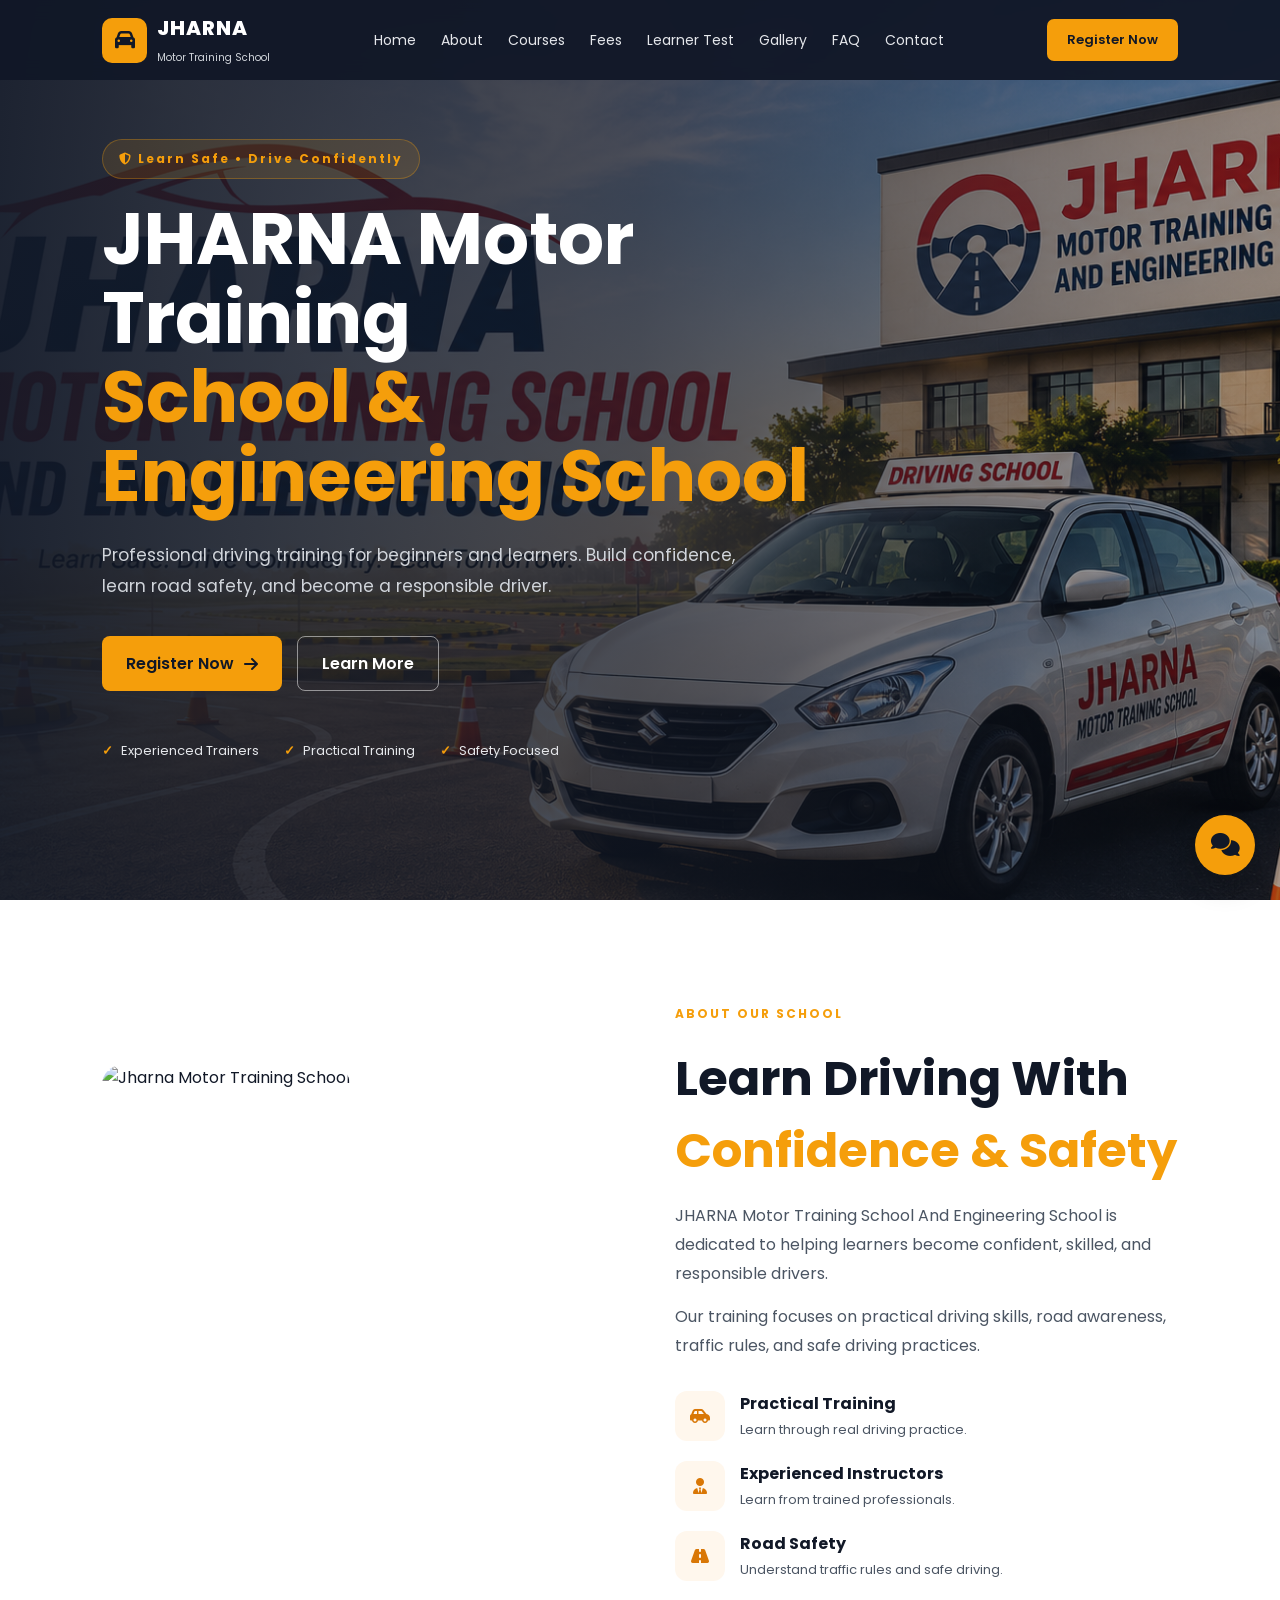
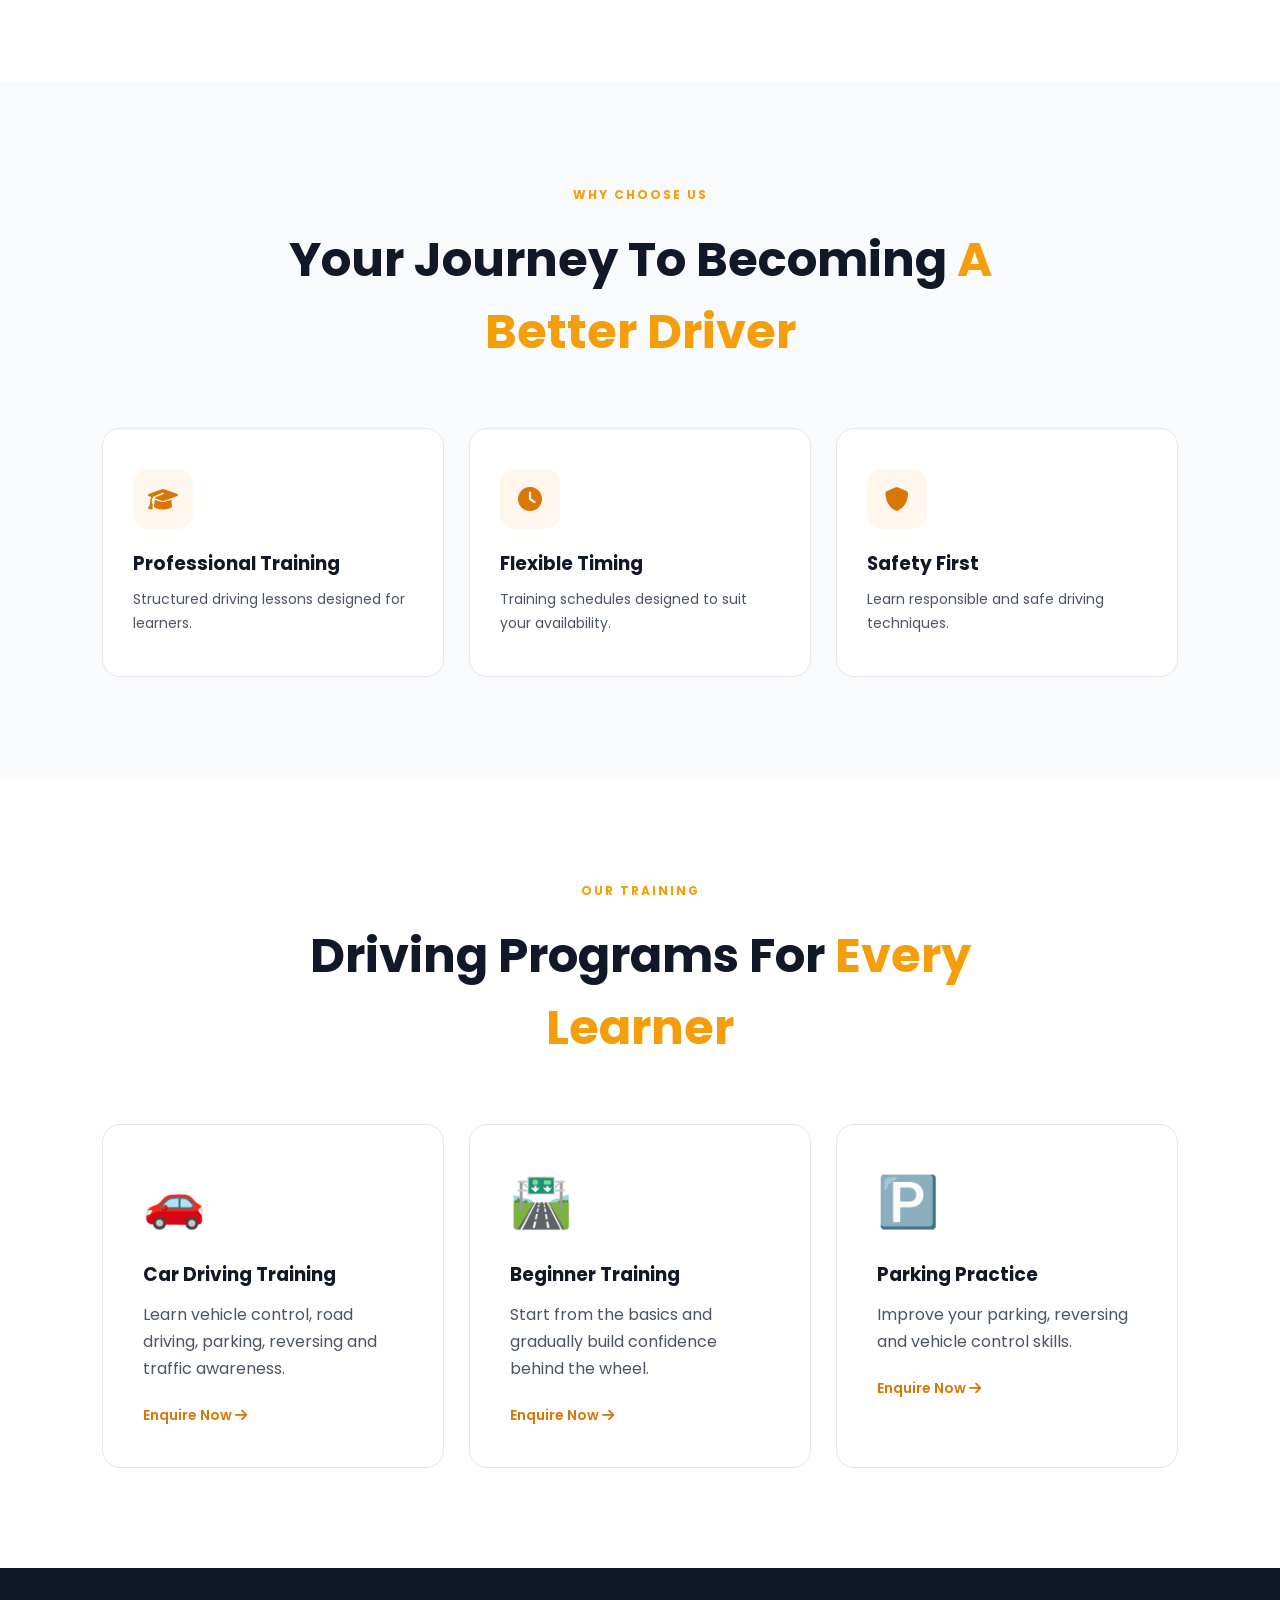
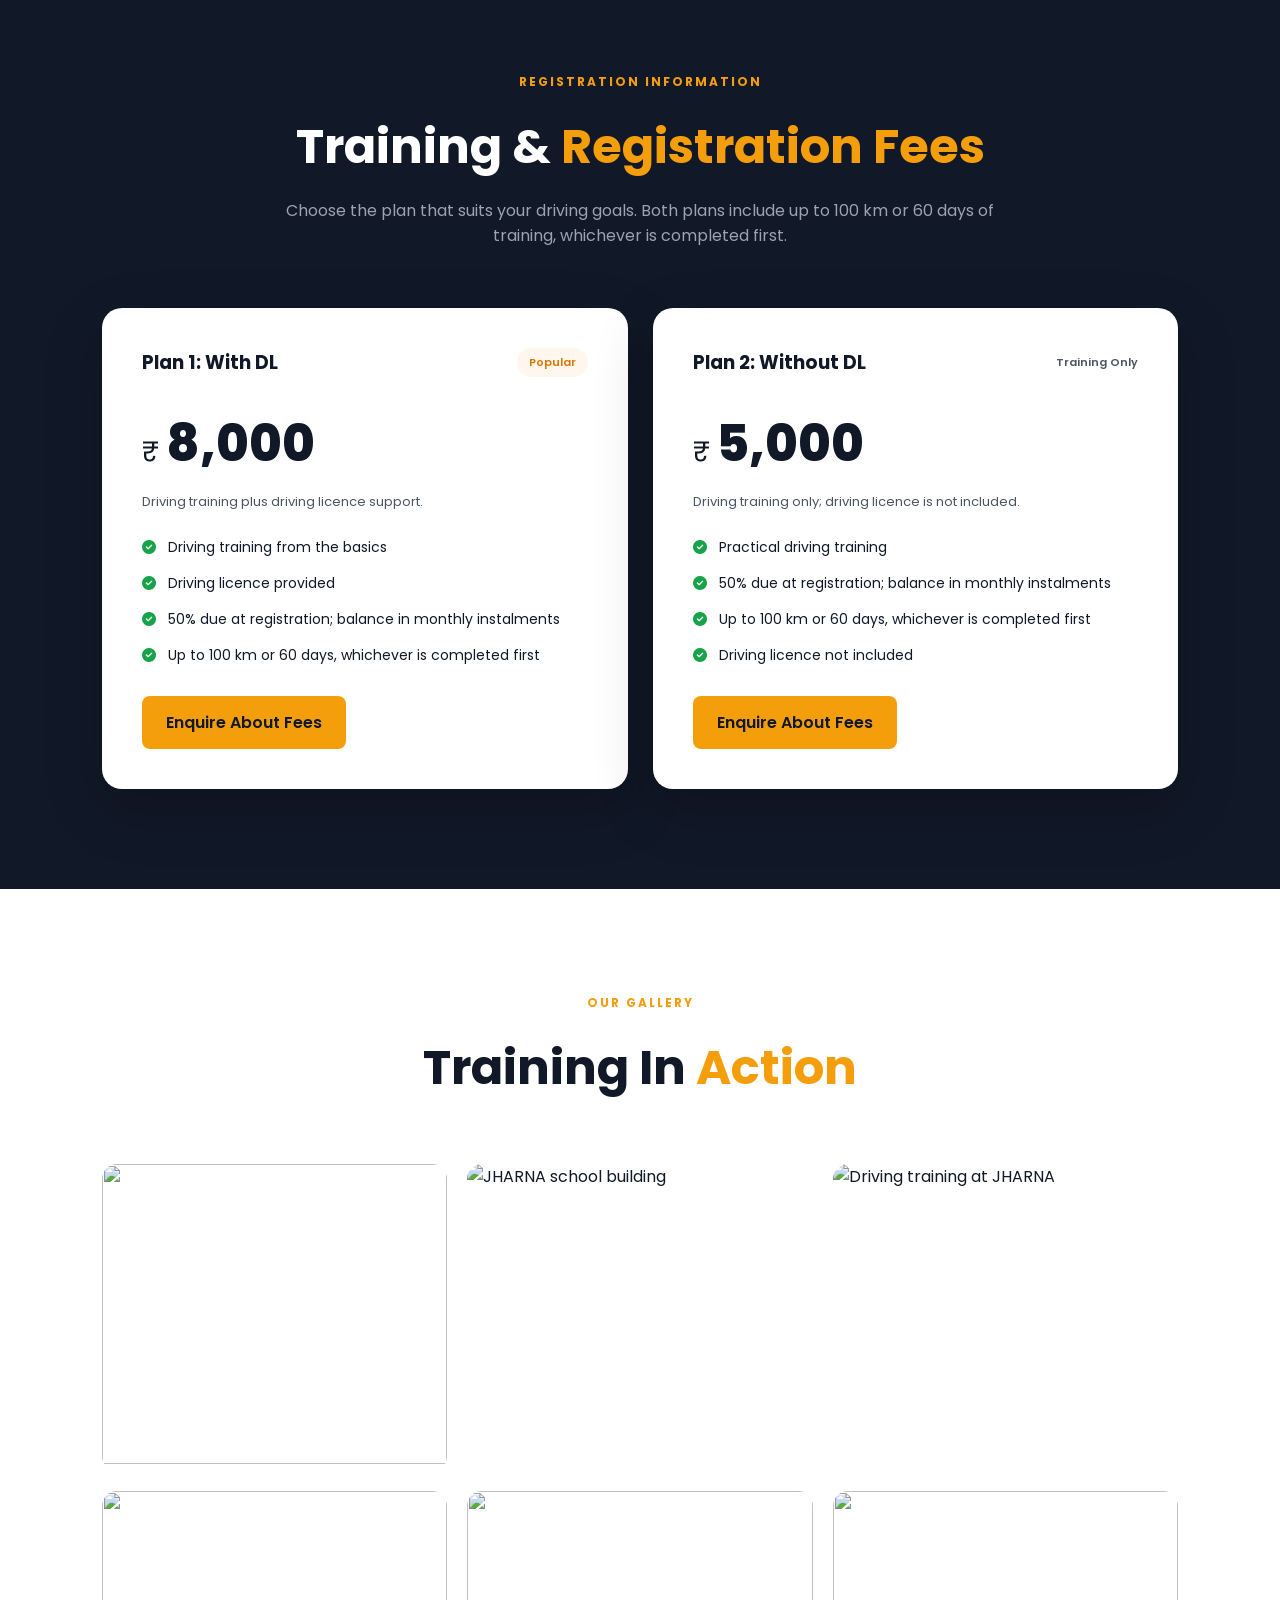
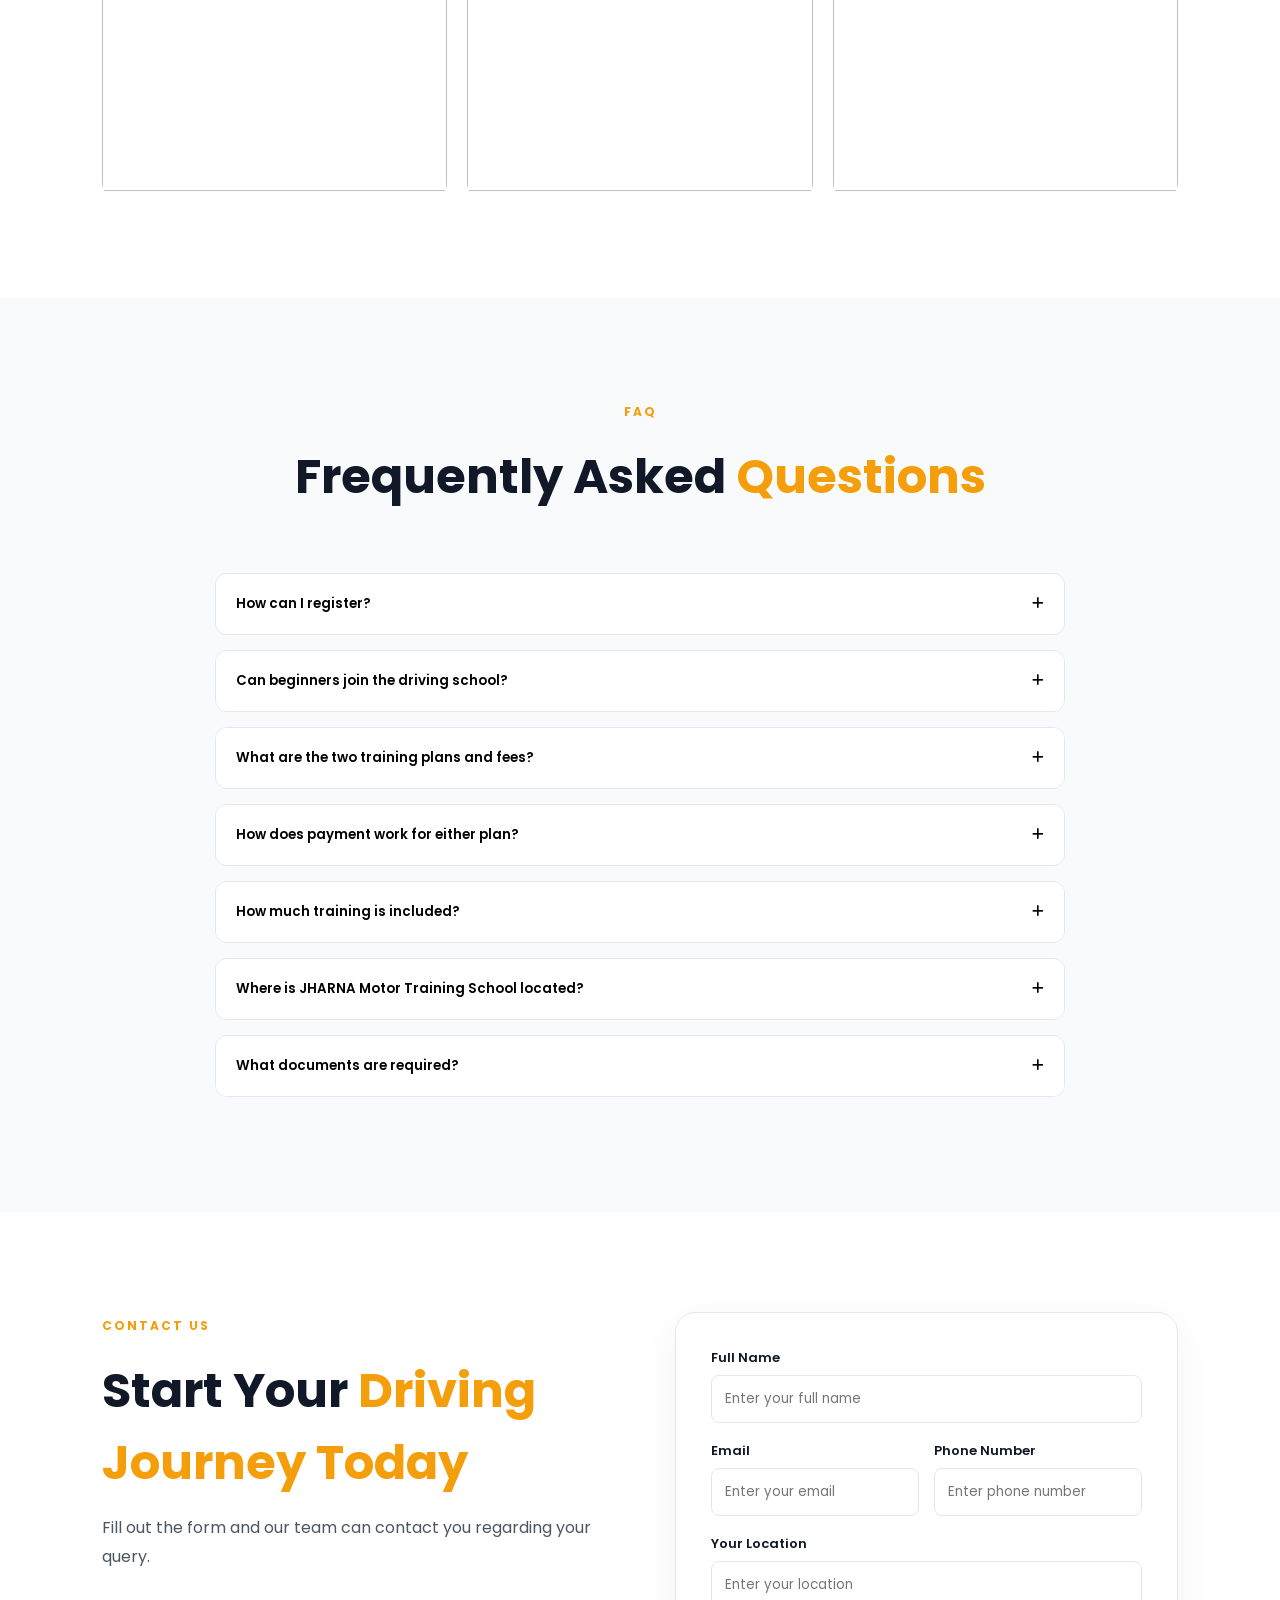
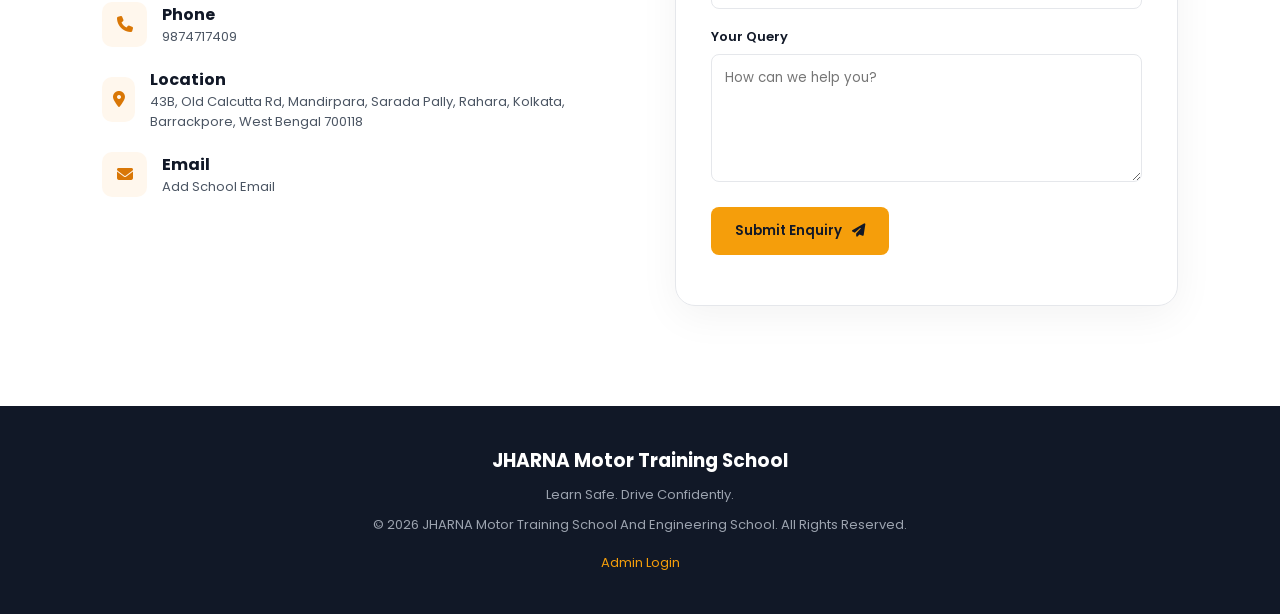
==== commit 61df48b9: "added the back to home button from admin login page" ====
--- a/frontend/index.html
+++ b/frontend/index.html
@@ -58,7 +58,13 @@
         </a>
 
 
-        <button class="menu-btn" id="menuBtn">
+        <button
+            class="menu-btn"
+            id="menuBtn"
+            type="button"
+            aria-label="Open navigation menu"
+            aria-expanded="false"
+        >
             <i class="fa-solid fa-bars"></i>
         </button>
 
@@ -890,6 +896,13 @@
             All Rights Reserved.
         </p>
 
+        <a
+            href="admin/login.html"
+            class="admin-link"
+        >
+            Admin Login
+        </a>
+
     </footer>
 
 
--- a/frontend/styles.css
+++ b/frontend/styles.css
@@ -835,6 +835,19 @@
     margin-top: 10px;
 }
 
+.admin-link {
+    display: inline-block;
+    margin-top: 18px;
+    color: var(--primary);
+    font-size: 13px;
+    text-decoration: none;
+}
+
+.admin-link:hover {
+    color: white;
+    text-decoration: underline;
+}
+
 /* ================= CHATBOT ================= */
 
 .chatbot-container {
@@ -991,6 +1004,33 @@
     .navbar,
     .nav-btn {
         display: none;
+    }
+
+    .navbar.active {
+        position: absolute;
+        top: 80px;
+        left: 0;
+        right: 0;
+        display: flex;
+        flex-direction: column;
+        gap: 0;
+        padding: 10px 8%;
+        background: rgba(17, 24, 39, 0.98);
+    }
+
+    .navbar.active a {
+        padding: 14px 0;
+        border-bottom: 1px solid rgba(255, 255, 255, 0.1);
+    }
+
+    .nav-btn.active {
+        position: absolute;
+        top: 80px;
+        left: 8%;
+        right: 8%;
+        display: block;
+        margin-top: 306px;
+        text-align: center;
     }
 
     .menu-btn {
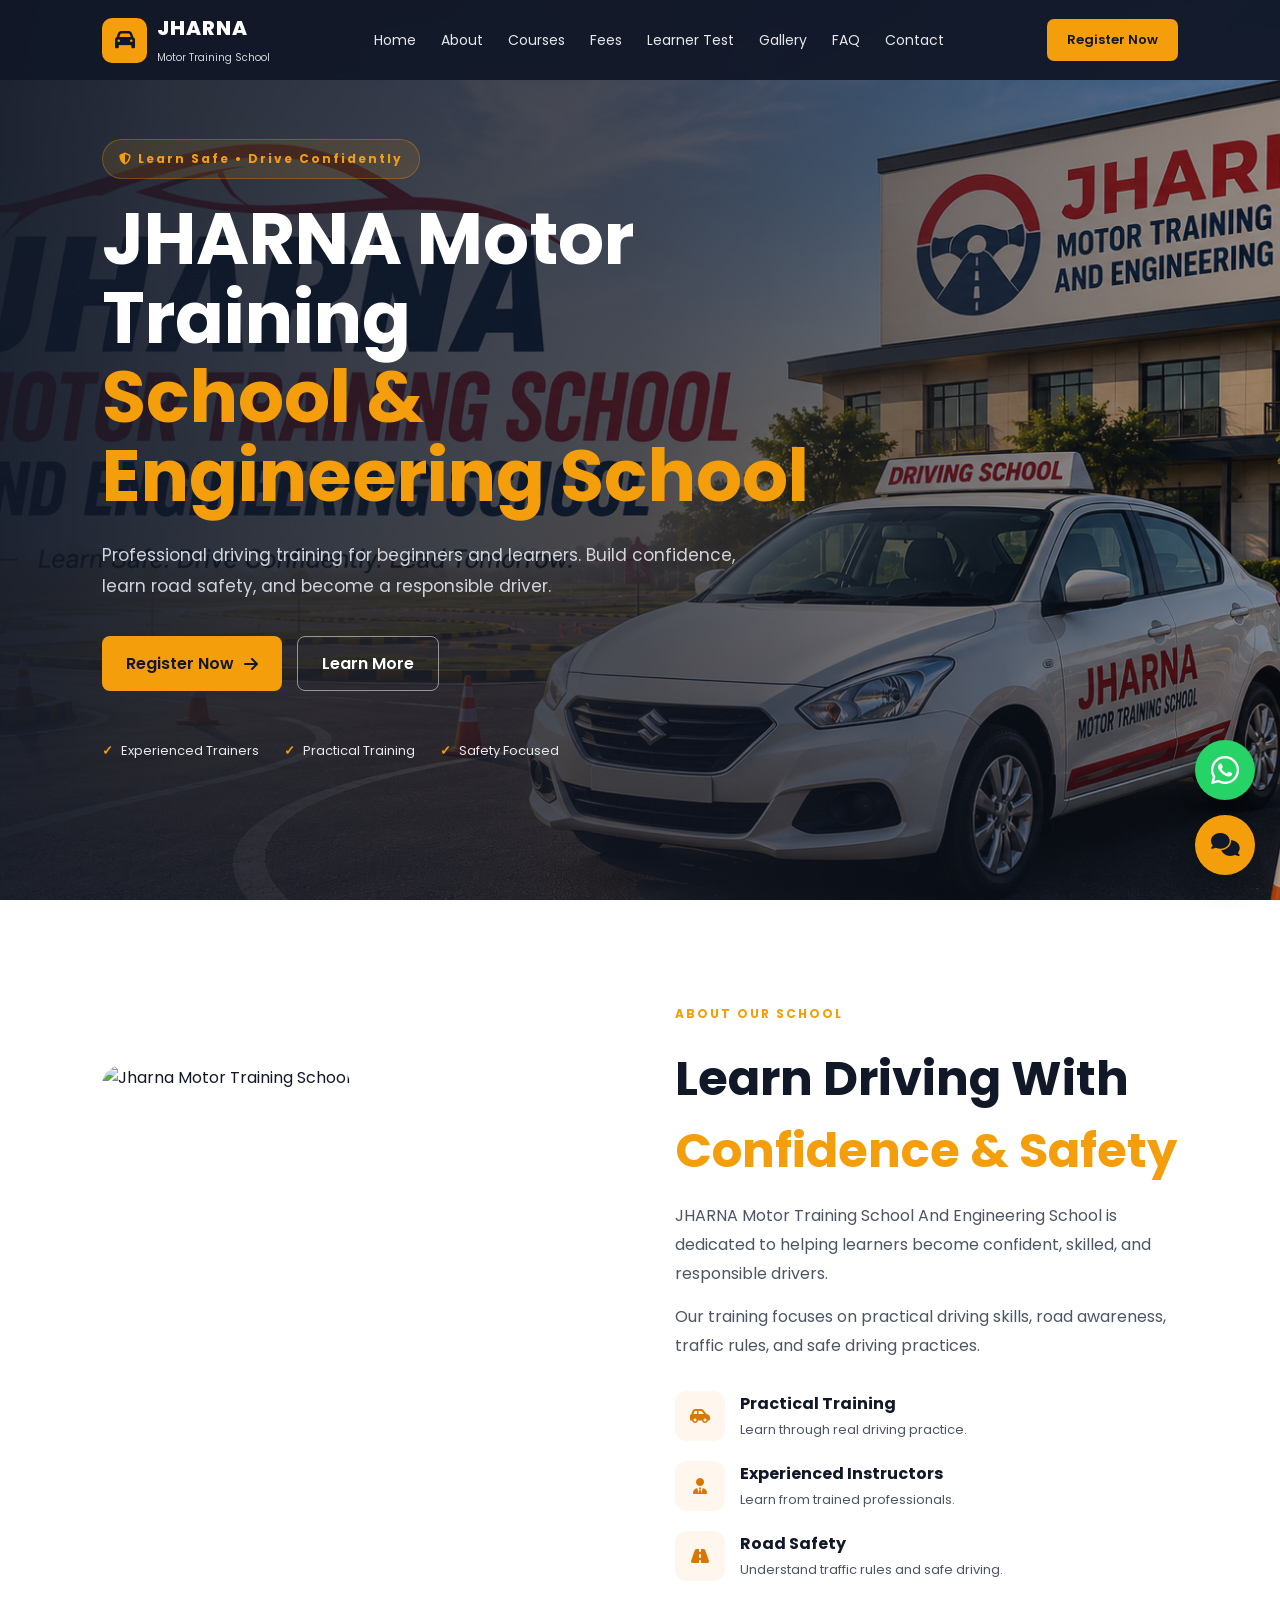
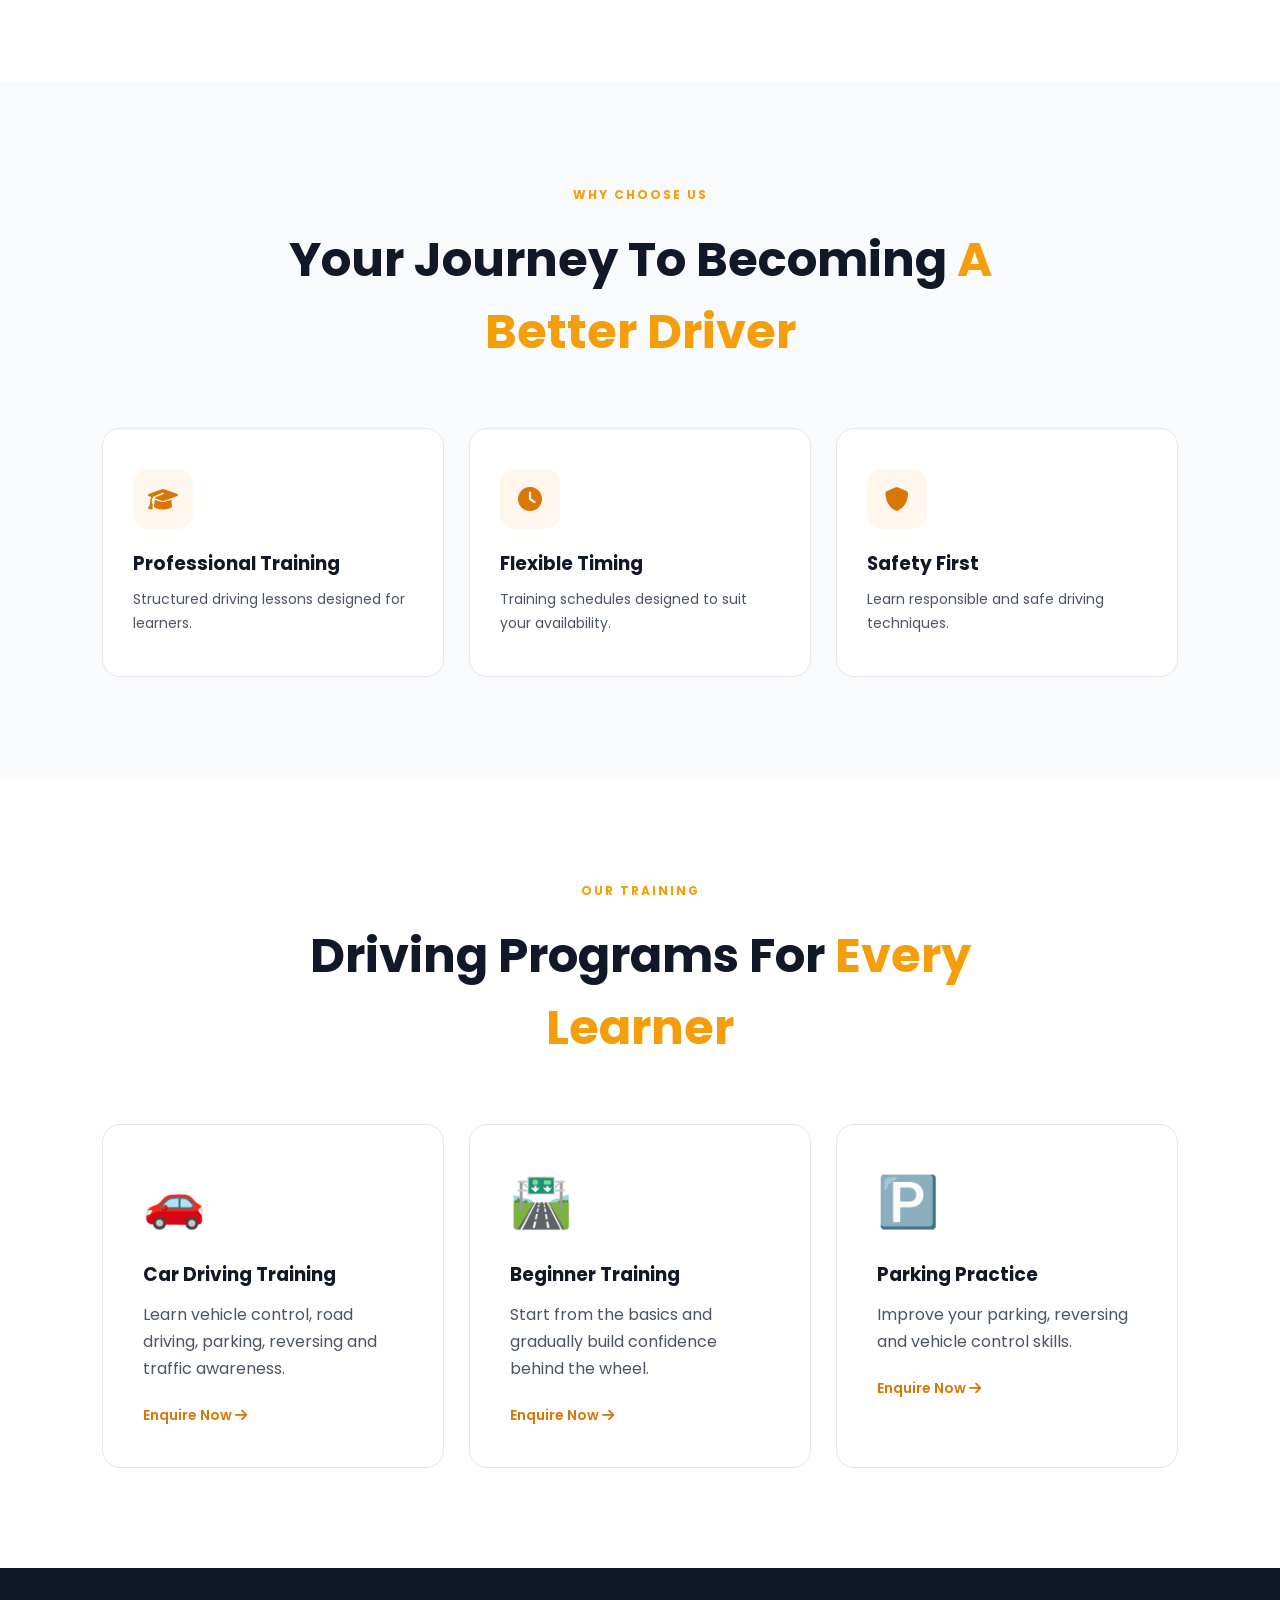
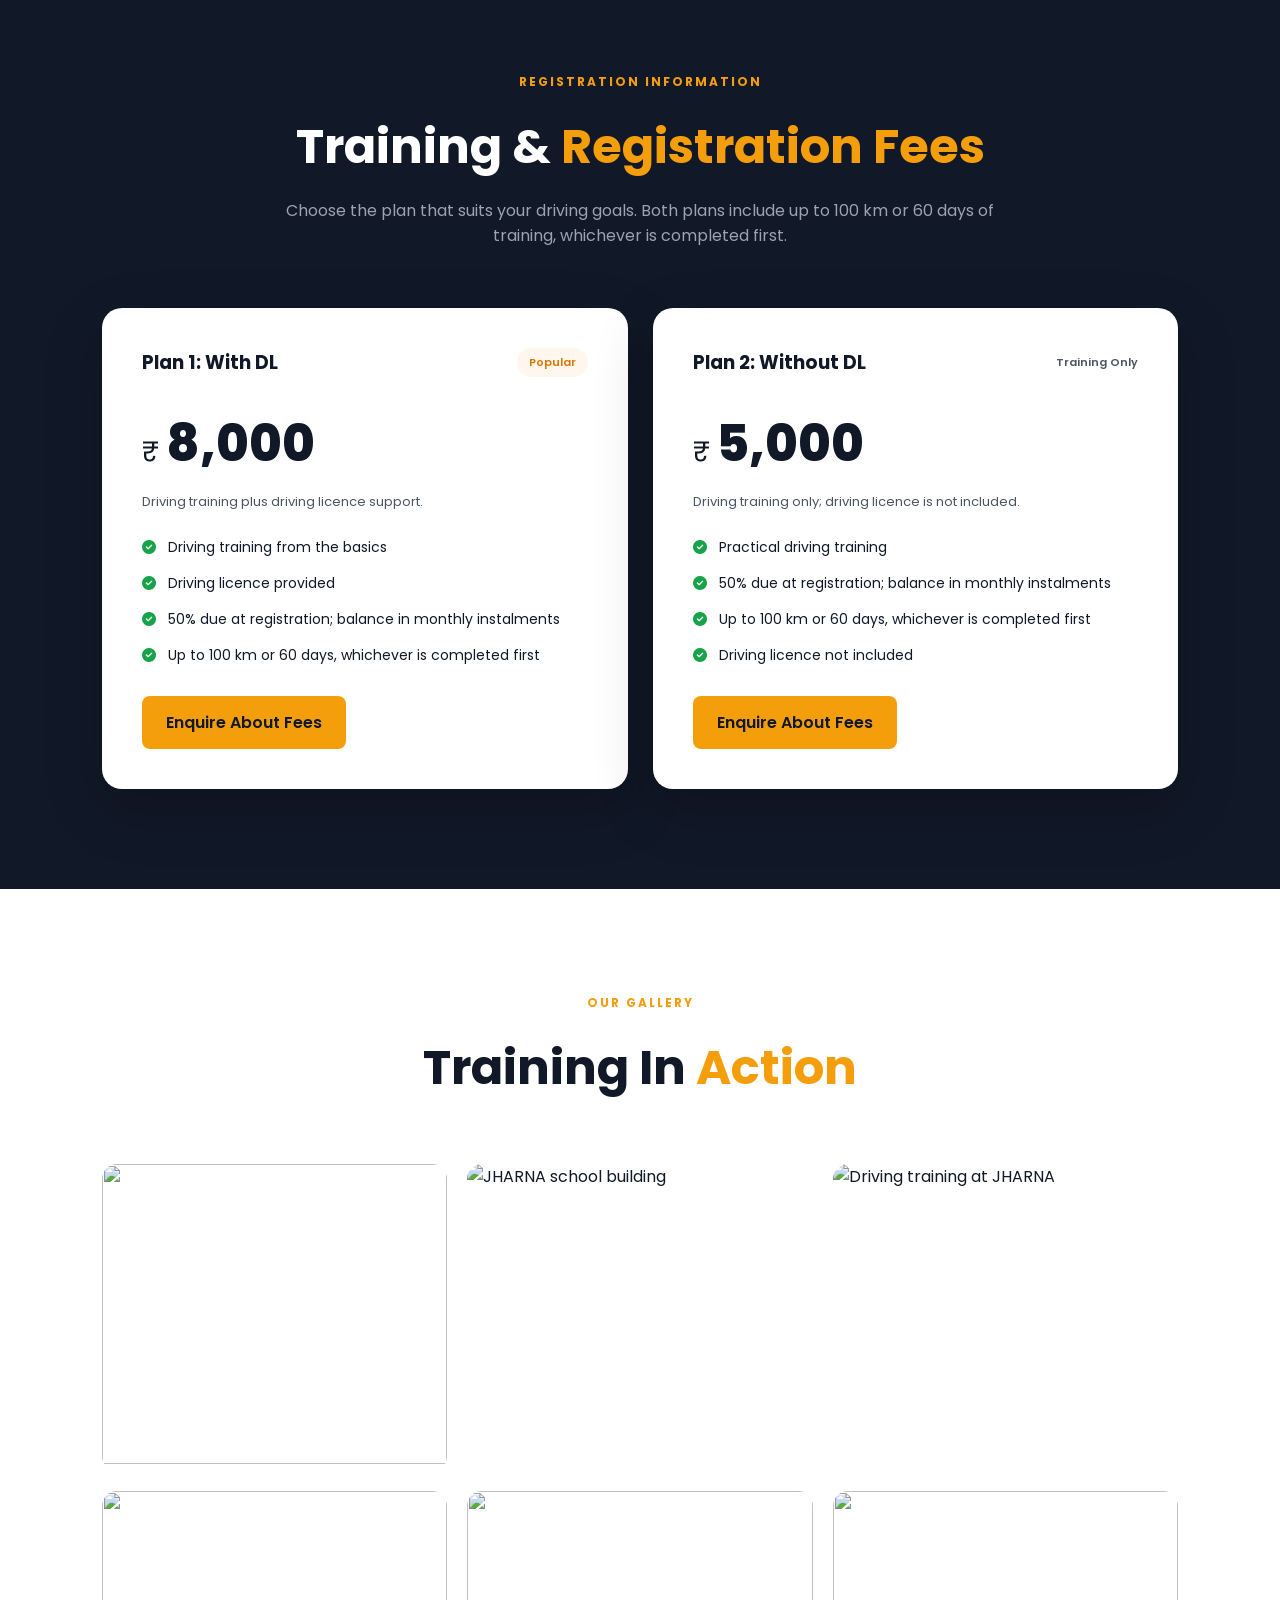
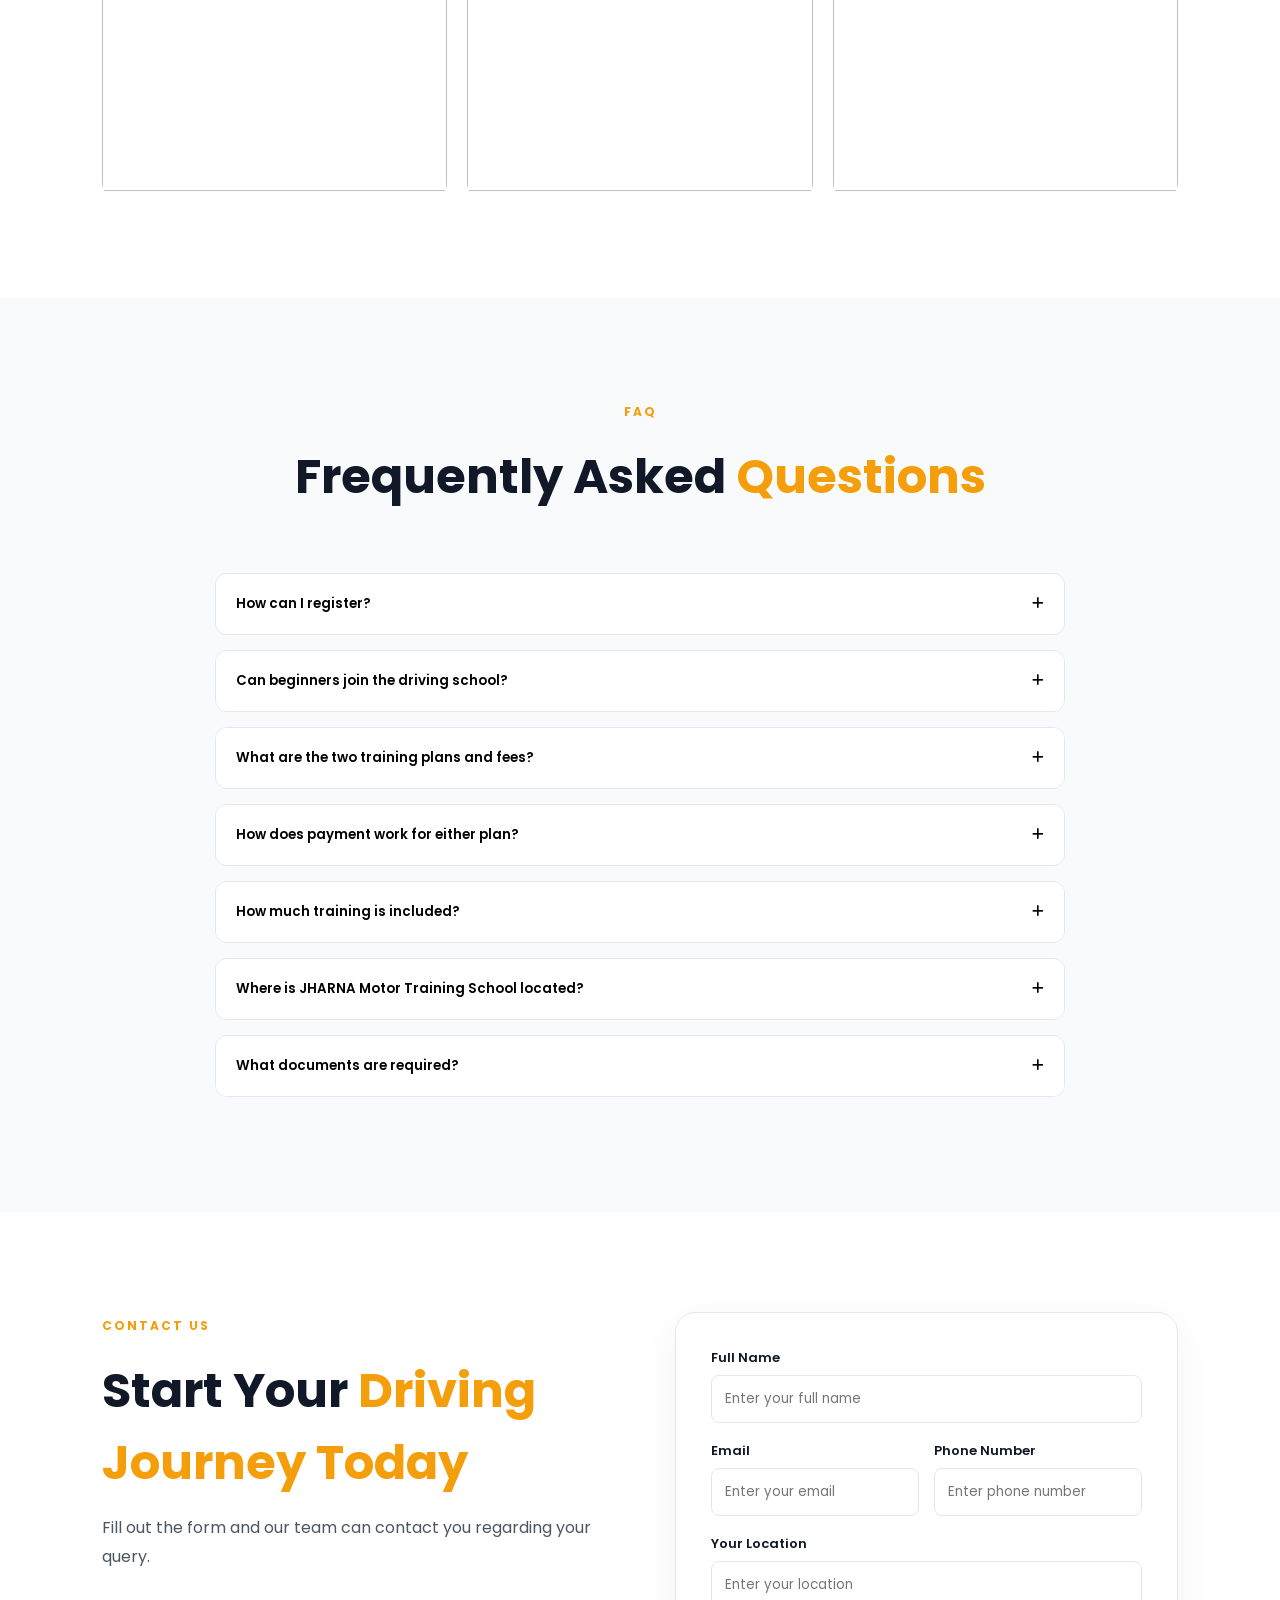
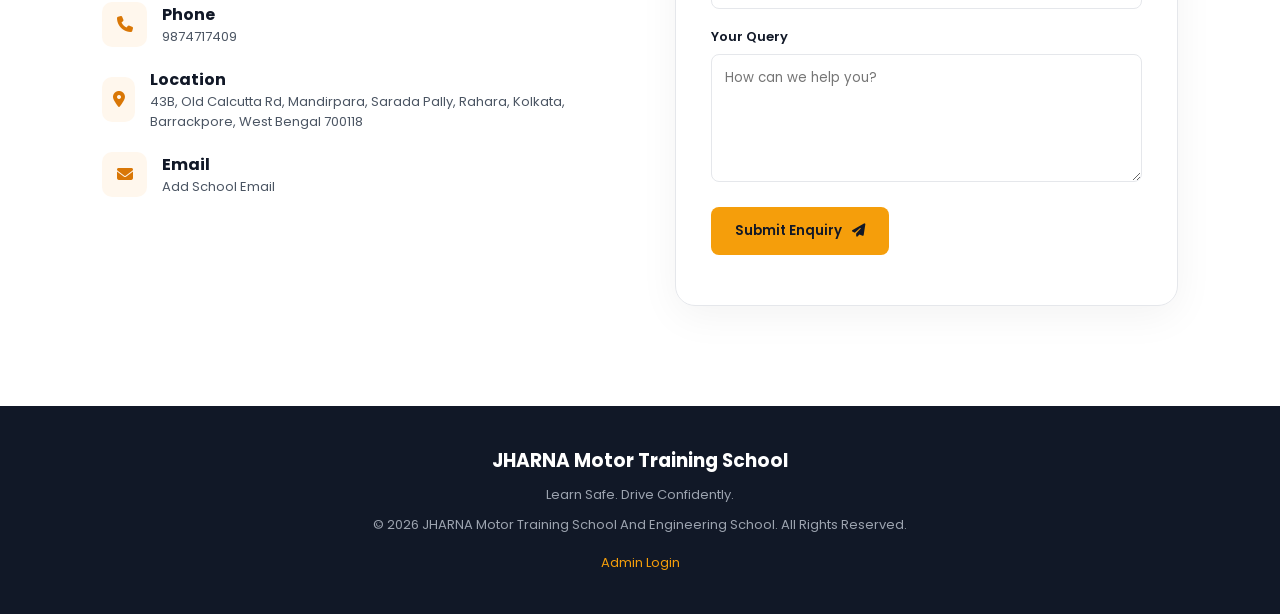
==== commit e34d3eab: "added whatsapp button" ====
--- a/frontend/index.html
+++ b/frontend/index.html
@@ -1,44 +1,30 @@
 <!DOCTYPE html>
 <html lang="en">
-
 <head>
     <meta charset="UTF-8">
-
     <meta name="viewport" content="width=device-width, initial-scale=1.0">
-
     <meta name="description"
         content="JHARNA Motor Training School And Engineering School - Professional motor driving training.">
-
     <title>
         JHARNA Motor Training School And Engineering School
     </title>
-
     <link rel="stylesheet" href="styles.css">
-
     <!-- Icons -->
     <link rel="stylesheet" href="https://cdnjs.cloudflare.com/ajax/libs/font-awesome/6.5.1/css/all.min.css">
 </head>
-
 <body>
-
     <!-- ================= NAVBAR ================= -->
-
     <header class="header">
-
         <a href="#" class="logo">
             <div class="logo-icon">
                 <i class="fa-solid fa-car"></i>
             </div>
-
             <div>
                 <span>JHARNA</span>
                 <small>Motor Training School</small>
             </div>
         </a>
-
-
         <nav class="navbar">
-
             <a href="#home">Home</a>
             <a href="#about">About</a>
             <a href="#courses">Courses</a>
@@ -49,15 +35,10 @@
             <a href="#gallery">Gallery</a>
             <a href="#faq">FAQ</a>
             <a href="#contact">Contact</a>
-
         </nav>
-
-
         <a href="#contact" class="nav-btn">
             Register Now
         </a>
-
-
         <button
             class="menu-btn"
             id="menuBtn"
@@ -67,425 +48,267 @@
         >
             <i class="fa-solid fa-bars"></i>
         </button>
-
     </header>
-
-
-
     <!-- ================= HERO ================= -->
-
     <section class="hero" id="home">
-
         <div class="hero-overlay"></div>
-
         <div class="hero-content">
-
             <span class="hero-tag">
                 <i class="fa-solid fa-shield-halved"></i>
                 Learn Safe • Drive Confidently
             </span>
-
-
             <h1>
                 JHARNA Motor Training
                 <span>School & Engineering School</span>
             </h1>
-
-
             <p>
                 Professional driving training for beginners and learners.
                 Build confidence, learn road safety, and become a responsible driver.
             </p>
-
-
             <div class="hero-buttons">
-
                 <a href="#contact" class="btn primary-btn">
                     Register Now
                     <i class="fa-solid fa-arrow-right"></i>
                 </a>
-
-
                 <a href="#about" class="btn secondary-btn">
                     Learn More
                 </a>
-
-            </div>
-
-
+            </div>
             <div class="hero-stats">
-
                 <div class="stat">
                     <strong>✓</strong>
                     <span>Experienced Trainers</span>
                 </div>
-
                 <div class="stat">
                     <strong>✓</strong>
                     <span>Practical Training</span>
                 </div>
-
                 <div class="stat">
                     <strong>✓</strong>
                     <span>Safety Focused</span>
                 </div>
-
-            </div>
-
-        </div>
-
-    </section>
-
-
-
+            </div>
+        </div>
+    </section>
     <!-- ================= ABOUT ================= -->
-
     <section class="section about" id="about">
-
         <div class="about-image">
-
             <img src="https://lh3.googleusercontent.com/gps-cs-s/AHRPTWky9g_q8mb0jroe6U8QvNYhej9cqKpnYzwPWf22cv5jYRJyryh7geqatr1kIzdjG-jwInDwygFgOrU6_L8ndqi7uFUBd_LM0jhy5CsWlbgSsKN8u2NuxlO8wsRk1Idv35BWZHCHYw=s1360-w1360-h1020-rw"
                 alt="Jharna Motor Training School">
-
-        </div>
-
-
+        </div>
         <div class="about-content">
-
             <span class="section-tag">
                 ABOUT OUR SCHOOL
             </span>
-
-
             <h2>
                 Learn Driving With
                 <span>Confidence & Safety</span>
             </h2>
-
-
             <p>
                 JHARNA Motor Training School And Engineering School is
                 dedicated to helping learners become confident, skilled,
                 and responsible drivers.
             </p>
-
-
             <p>
                 Our training focuses on practical driving skills,
                 road awareness, traffic rules, and safe driving practices.
             </p>
-
-
             <div class="features">
-
                 <div class="feature">
-
                     <div class="feature-icon">
                         <i class="fa-solid fa-car-side"></i>
                     </div>
-
                     <div>
                         <h4>Practical Training</h4>
                         <p>
                             Learn through real driving practice.
                         </p>
                     </div>
-
-                </div>
-
-
+                </div>
                 <div class="feature">
-
                     <div class="feature-icon">
                         <i class="fa-solid fa-user-tie"></i>
                     </div>
-
                     <div>
                         <h4>Experienced Instructors</h4>
                         <p>
                             Learn from trained professionals.
                         </p>
                     </div>
-
-                </div>
-
-
+                </div>
                 <div class="feature">
-
                     <div class="feature-icon">
                         <i class="fa-solid fa-road"></i>
                     </div>
-
                     <div>
                         <h4>Road Safety</h4>
                         <p>
                             Understand traffic rules and safe driving.
                         </p>
                     </div>
-
-                </div>
-
-            </div>
-
-        </div>
-
-    </section>
-
-
-
+                </div>
+            </div>
+        </div>
+    </section>
     <!-- ================= WHY CHOOSE US ================= -->
-
     <section class="why-us section">
-
         <div class="section-heading">
-
             <span class="section-tag">
                 WHY CHOOSE US
             </span>
-
             <h2>
                 Your Journey To Becoming
                 <span>A Better Driver</span>
             </h2>
-
-        </div>
-
-
+        </div>
         <div class="cards-container">
-
             <div class="info-card">
-
                 <div class="card-icon">
                     <i class="fa-solid fa-graduation-cap"></i>
                 </div>
-
                 <h3>Professional Training</h3>
-
                 <p>
                     Structured driving lessons designed for learners.
                 </p>
-
-            </div>
-
-
+            </div>
             <div class="info-card">
-
                 <div class="card-icon">
                     <i class="fa-solid fa-clock"></i>
                 </div>
-
                 <h3>Flexible Timing</h3>
-
                 <p>
                     Training schedules designed to suit your availability.
                 </p>
-
-            </div>
-
-
+            </div>
             <div class="info-card">
-
                 <div class="card-icon">
                     <i class="fa-solid fa-shield"></i>
                 </div>
-
                 <h3>Safety First</h3>
-
                 <p>
                     Learn responsible and safe driving techniques.
                 </p>
-
-            </div>
-
-        </div>
-
-    </section>
-
-
-
+            </div>
+        </div>
+    </section>
     <!-- ================= COURSES ================= -->
-
     <section class="courses section" id="courses">
-
         <div class="section-heading">
-
             <span class="section-tag">
                 OUR TRAINING
             </span>
-
             <h2>
                 Driving Programs For
                 <span>Every Learner</span>
             </h2>
-
-        </div>
-
-
+        </div>
         <div class="course-grid">
-
             <div class="course-card">
-
                 <div class="course-icon">
                     🚗
                 </div>
-
                 <h3>Car Driving Training</h3>
-
                 <p>
                     Learn vehicle control, road driving,
                     parking, reversing and traffic awareness.
                 </p>
-
                 <a href="#contact">
                     Enquire Now
                     <i class="fa-solid fa-arrow-right"></i>
                 </a>
-
-            </div>
-
-
+            </div>
             <div class="course-card">
-
                 <div class="course-icon">
                     🛣️
                 </div>
-
                 <h3>Beginner Training</h3>
-
                 <p>
                     Start from the basics and gradually build
                     confidence behind the wheel.
                 </p>
-
                 <a href="#contact">
                     Enquire Now
                     <i class="fa-solid fa-arrow-right"></i>
                 </a>
-
-            </div>
-
-
+            </div>
             <div class="course-card">
-
                 <div class="course-icon">
                     🅿️
                 </div>
-
                 <h3>Parking Practice</h3>
-
                 <p>
                     Improve your parking, reversing and
                     vehicle control skills.
                 </p>
-
                 <a href="#contact">
                     Enquire Now
                     <i class="fa-solid fa-arrow-right"></i>
                 </a>
-
-            </div>
-
-        </div>
-
-    </section>
-
-
-
+            </div>
+        </div>
+    </section>
     <!-- ================= FEES ================= -->
-
     <section class="fees section" id="fees">
-
         <div class="section-heading">
-
             <span class="section-tag">
                 REGISTRATION INFORMATION
             </span>
-
             <h2>
                 Training &
                 <span>Registration Fees</span>
             </h2>
-
             <p>
                 Choose the plan that suits your driving goals. Both plans include
                 up to 100 km or 60 days of training, whichever is completed first.
             </p>
-
-        </div>
-
-
+        </div>
         <div class="fee-container">
-
             <div class="fee-card">
-
                 <div class="fee-header">
-
                     <h3>Plan 1: With DL</h3>
-
                     <span class="popular">
                         Popular
                     </span>
-
-                </div>
-
-
+                </div>
                 <div class="price">
                     ₹ <span>8,000</span>
                 </div>
-
-
                 <p class="price-note">
                     Driving training plus driving licence support.
                 </p>
-
-
                 <ul>
-
                     <li>
                         <i class="fa-solid fa-circle-check"></i>
                         Driving training from the basics
                     </li>
-
                     <li>
                         <i class="fa-solid fa-circle-check"></i>
                         Driving licence provided
                     </li>
-
                     <li>
                         <i class="fa-solid fa-circle-check"></i>
                         50% due at registration; balance in monthly instalments
                     </li>
-
                     <li>
                         <i class="fa-solid fa-circle-check"></i>
                         Up to 100 km or 60 days, whichever is completed first
                     </li>
-
                 </ul>
-
-
                 <a href="#contact" class="btn primary-btn">
                     Enquire About Fees
                 </a>
-
-            </div>
-
-
+            </div>
             <div class="fee-card">
-
                 <div class="fee-header">
                     <h3>Plan 2: Without DL</h3>
                     <span class="plan-label">Training Only</span>
                 </div>
-
                 <div class="price">
                     ₹ <span>5,000</span>
                 </div>
-
                 <p class="price-note">
                     Driving training only; driving licence is not included.
                 </p>
-
                 <ul>
                     <li>
                         <i class="fa-solid fa-circle-check"></i>
@@ -504,49 +327,32 @@
                         Driving licence not included
                     </li>
                 </ul>
-
                 <a href="#contact" class="btn primary-btn">
                     Enquire About Fees
                 </a>
-
-            </div>
-
-        </div>
-
-    </section>
-
-
-
+            </div>
+        </div>
+    </section>
     <!-- ================= GALLERY ================= -->
-
     <section class="gallery section" id="gallery">
-
         <div class="section-heading">
-
             <span class="section-tag">
                 OUR GALLERY
             </span>
-
             <h2>
                 Training In
                 <span>Action</span>
             </h2>
-
-        </div>
-
-
+        </div>
         <div class="gallery-grid">
-
             <div class="gallery-item">
                 <img
                     src="https://lh3.googleusercontent.com/gps-cs-s/AHRPTWnCfmBmnZvGlrrIdudIB3OVuwPNVkAPVcO1DQBdmTuhFLSRh7-7QBYx6spu_gOT0exsXWkQQcD2z4qOC_3D3YTUAgRo5tKocJgu8kglnWU47CjOLeNZNwJBjUidPvzTxT_YAwEqdQ=s1360-w1360-h1020-rw">
             </div>
-
             <div class="gallery-item">
                 <img src="https://lh3.googleusercontent.com/grass-cs/ACvplmMlYSF3QCGrSrGuzLQB4YXTz8TgdMf5UNlGgiPTzzZ17WlbLuredz_A_Uax8w6DYJUogmaAxAVYqjXSpHuziV30Qc0bDfwdfO26LV6KMUOebioldy_9LHx5EOk8_B0KP13RAaq_=s294-w294-h220-n-k-no"
                     alt="JHARNA school building">
             </div>
-
             <div class="gallery-item">
                 <img src="https://lh3.googleusercontent.com/grass-cs/ACvplmOcKLW4YmVgQBlPL4kc4B13wWNXJiA7AVVM1BsUOn19Hspk-qrvhvkv38DAlPZMbaeH8NCdrySMvKh9U0osS45Vj33AId_ijVQU8EyBa-iUSiI3ul_vGO30XWfDWhszxTJSrAb78g=s220-w165-h220-n-k-no"
                     alt="Driving training at JHARNA">
@@ -563,418 +369,242 @@
                 <img
                     src="https://lh3.googleusercontent.com/gps-cs-s/AHRPTWn-U6Si1FdtNcTRMSsMjFQH42kDprE7wstCRnIoQRPXf0dGpHSD27hlDq1JeSy4kgI9fsMIQPkTkpEFj-nA0e_sCsBXGXbUZDU8O9L4nBBTuCdOaeVWS1oXn47mA2Tyv8Zeje_acg=s1360-w1360-h1020-rw">
             </div>
-
-        </div>
-
-    </section>
-
-
-
+        </div>
+    </section>
     <!-- ================= FAQ ================= -->
-
     <section class="faq section" id="faq">
-
         <div class="section-heading">
-
             <span class="section-tag">
                 FAQ
             </span>
-
             <h2>
                 Frequently Asked
                 <span>Questions</span>
             </h2>
-
-        </div>
-
-
+        </div>
         <div class="faq-container">
-
             <div class="faq-item">
-
                 <button class="faq-question">
-
                     How can I register?
-
                     <i class="fa-solid fa-plus"></i>
-
-                </button>
-
+                </button>
                 <div class="faq-answer">
-
                     <p>
                         You can register by filling out the enquiry form
                         below or by contacting JHARNA Motor Training School
                         directly.
                     </p>
-
-                </div>
-
-            </div>
-
-
+                </div>
+            </div>
             <div class="faq-item">
-
                 <button class="faq-question">
-
                     Can beginners join the driving school?
-
                     <i class="fa-solid fa-plus"></i>
-
-                </button>
-
+                </button>
                 <div class="faq-answer">
-
                     <p>
                         Yes. Beginners can join and learn the basics of
                         vehicle handling and safe driving.
                     </p>
-
-                </div>
-
-            </div>
-
-
+                </div>
+            </div>
             <div class="faq-item">
-
                 <button class="faq-question">
-
                     What are the two training plans and fees?
-
                     <i class="fa-solid fa-plus"></i>
-
-                </button>
-
+                </button>
                 <div class="faq-answer">
-
                     <p>
                         Plan 1 costs ₹8,000 and includes driving training plus
                         driving licence support. Plan 2 costs ₹5,000 and includes
                         driving training only; the driving licence is not included.
                     </p>
-
-                </div>
-
-            </div>
-
-
+                </div>
+            </div>
             <div class="faq-item">
-
                 <button class="faq-question">
                     How does payment work for either plan?
                     <i class="fa-solid fa-plus"></i>
                 </button>
-
                 <div class="faq-answer">
                     <p>
                         50% of the selected plan amount is required during
                         registration. The remaining balance is paid in monthly instalments.
                     </p>
                 </div>
-
-            </div>
-
-
+            </div>
             <div class="faq-item">
-
                 <button class="faq-question">
                     How much training is included?
                     <i class="fa-solid fa-plus"></i>
                 </button>
-
                 <div class="faq-answer">
                     <p>
                         Each plan includes up to 100 km or 60 days of driving
                         training, whichever is completed first.
                     </p>
                 </div>
-
-            </div>
-
-
+            </div>
             <div class="faq-item">
-
                 <button class="faq-question">
                     Where is JHARNA Motor Training School located?
                     <i class="fa-solid fa-plus"></i>
                 </button>
-
                 <div class="faq-answer">
                     <p>
                         We are at 43B, Old Calcutta Rd, Mandirpara, Sarada Pally,
                         Rahara, Kolkata, Barrackpore, West Bengal 700118.
                     </p>
                 </div>
-
-            </div>
-
-
+            </div>
             <div class="faq-item">
-
                 <button class="faq-question">
-
                     What documents are required?
-
                     <i class="fa-solid fa-plus"></i>
-
-                </button>
-
+                </button>
                 <div class="faq-answer">
-
                     <p>
                         Contact the school directly for the latest list
                         of required documents.
                     </p>
-
-                </div>
-
-            </div>
-
-        </div>
-
-    </section>
-
-
-
+                </div>
+            </div>
+        </div>
+    </section>
     <!-- ================= CONTACT FORM ================= -->
-
     <section class="contact section" id="contact">
-
         <div class="contact-container">
-
-
             <div class="contact-info">
-
                 <span class="section-tag">
                     CONTACT US
                 </span>
-
                 <h2>
                     Start Your
                     <span>Driving Journey Today</span>
                 </h2>
-
-
                 <p>
                     Fill out the form and our team can contact you
                     regarding your query.
                 </p>
-
-
                 <div class="contact-details">
-
                     <div>
-
                         <i class="fa-solid fa-phone"></i>
-
                         <div>
                             <strong>Phone</strong>
                             <span>9874717409</span>
                         </div>
-
-                    </div>
-
-
+                    </div>
                     <div>
-
                         <i class="fa-solid fa-location-dot"></i>
-
                         <div>
                             <strong>Location</strong>
                             <span>43B, Old Calcutta Rd, Mandirpara, Sarada Pally, Rahara, Kolkata, Barrackpore, West
                                 Bengal 700118</span>
                         </div>
-
-                    </div>
-
-
+                    </div>
                     <div>
-
                         <i class="fa-solid fa-envelope"></i>
-
                         <div>
                             <strong>Email</strong>
                             <span>Add School Email</span>
                         </div>
-
-                    </div>
-
-                </div>
-
-            </div>
-
-
-
+                    </div>
+                </div>
+            </div>
             <form id="enquiryForm" class="contact-form">
-
                 <div class="form-group">
-
                     <label>Full Name</label>
-
                     <input type="text" id="fullName" placeholder="Enter your full name" required>
-
-                </div>
-
-
+                </div>
                 <div class="form-row">
-
                     <div class="form-group">
-
                         <label>Email</label>
-
                         <input type="email" id="email" placeholder="Enter your email" required>
-
-                    </div>
-
-
+                    </div>
                     <div class="form-group">
-
                         <label>Phone Number</label>
-
                         <input type="tel" id="phone" placeholder="Enter phone number" required>
-
-                    </div>
-
-                </div>
-
-
+                    </div>
+                </div>
                 <div class="form-group">
-
                     <label>Your Location</label>
-
                     <input type="text" id="location" placeholder="Enter your location" required>
-
-                </div>
-
-
+                </div>
                 <div class="form-group">
-
                     <label>Your Query</label>
-
                     <textarea id="query" rows="5" placeholder="How can we help you?" required></textarea>
-
-                </div>
-
-
+                </div>
                 <button type="submit" class="btn primary-btn submit-btn">
-
                     Submit Enquiry
                     <i class="fa-solid fa-paper-plane"></i>
-
-                </button>
-
-
+                </button>
                 <p id="formMessage"></p>
-
             </form>
-
-        </div>
-
-    </section>
-
-
-
+        </div>
+    </section>
     <!-- ================= FOOTER ================= -->
-
     <footer class="footer">
-
         <div>
-
             <h3>
                 JHARNA Motor Training School
             </h3>
-
             <p>
                 Learn Safe. Drive Confidently.
             </p>
-
-        </div>
-
-
+        </div>
         <p>
             © 2026 JHARNA Motor Training School And Engineering School.
             All Rights Reserved.
         </p>
-
         <a
             href="admin/login.html"
             class="admin-link"
         >
             Admin Login
         </a>
-
     </footer>
-
-
-
     <!-- ================= CHATBOT ================= -->
-
     <div class="chatbot-container">
-
         <div class="chat-window" id="chatWindow">
-
             <div class="chat-header">
-
                 <div>
-
                     <strong>JHARNA Assistant</strong>
-
                     <span>
                         Ask us anything
                     </span>
-
-                </div>
-
-
+                </div>
                 <button id="closeChat">
                     <i class="fa-solid fa-xmark"></i>
                 </button>
-
-            </div>
-
-
+            </div>
             <div class="chat-messages" id="chatMessages">
-
                 <div class="bot-message">
-
                     Hello! 👋
-
                     <br><br>
-
                     Welcome to JHARNA Motor Training School.
                     How can I help you today?
-
-                </div>
-
-            </div>
-
-
+                </div>
+            </div>
             <div class="chat-input">
-
                 <input type="text" id="chatInput" placeholder="Ask a question...">
-
                 <button id="sendMessage">
-
                     <i class="fa-solid fa-paper-plane"></i>
-
-                </button>
-
-            </div>
-
-        </div>
-
-
+                </button>
+            </div>
+        </div>
         <button class="chat-button" id="chatButton">
-
             <i class="fa-solid fa-comments"></i>
-
         </button>
-
     </div>
-
-
     <script src="scripts.js"></script>
-
+    <a
+    href="https://wa.me/919874717409?text=Hello%20Jharna%20Motors,%20I%20want%20to%20know%20more%20about%20your%20driving%20classes."
+    class="whatsapp-float"
+    target="_blank"
+    rel="noopener noreferrer"
+    aria-label="Chat with us on WhatsApp"
+>
+    <i class="fab fa-whatsapp"></i>
+</a>
 </body>
-
 </html>
--- a/frontend/styles.css
+++ b/frontend/styles.css
@@ -1,5 +1,4 @@
 @import url('https://fonts.googleapis.com/css2?family=Poppins:wght@400;500;600;700;800&display=swap');
-
 :root {
     --primary: #f59e0b;
     --primary-dark: #d97706;
@@ -10,145 +9,106 @@
     --white: #ffffff;
     --border: #e5e7eb;
 }
-
 * {
     margin: 0;
     padding: 0;
     box-sizing: border-box;
     scroll-behavior: smooth;
 }
-
 body {
     font-family: "Poppins", sans-serif;
     color: var(--dark);
     background: var(--white);
 }
-
 a {
     text-decoration: none;
 }
-
 .section {
     padding: 100px 8%;
 }
-
 /* ================= NAVBAR ================= */
-
 .header {
     position: fixed;
     top: 0;
     left: 0;
     width: 100%;
     height: 80px;
-
     display: flex;
     align-items: center;
     justify-content: space-between;
-
     padding: 0 8%;
-
     background: rgba(17, 24, 39, 0.95);
-
     backdrop-filter: blur(10px);
-
     z-index: 1000;
 }
-
 .logo {
     display: flex;
     align-items: center;
     gap: 10px;
-
-    color: white;
-}
-
+    color: white;
+}
 .logo-icon {
     width: 45px;
     height: 45px;
-
     display: flex;
     justify-content: center;
     align-items: center;
-
     background: var(--primary);
     border-radius: 10px;
-
     color: var(--dark);
     font-size: 20px;
 }
-
 .logo span {
     display: block;
-
     font-weight: 800;
     font-size: 20px;
-
     letter-spacing: 1px;
 }
-
 .logo small {
     font-size: 10px;
     color: #d1d5db;
 }
-
 .navbar {
     display: flex;
     gap: 25px;
 }
-
 .navbar a {
     color: #e5e7eb;
     font-size: 14px;
-
     transition: 0.3s;
 }
-
 .navbar a:hover {
     color: var(--primary);
 }
-
 .nav-btn {
     background: var(--primary);
     color: var(--dark);
-
     padding: 11px 20px;
     border-radius: 7px;
-
     font-size: 13px;
     font-weight: 600;
 }
-
 .menu-btn {
     display: none;
-
     background: transparent;
     border: none;
-
     color: white;
     font-size: 22px;
 }
-
 /* ================= HERO ================= */
-
 .hero {
     position: relative;
-
     min-height: 100vh;
-
-    display: flex;
-    align-items: center;
-
+    display: flex;
+    align-items: center;
     padding: 100px 8%;
-
     background:
         url("./images/hero.png")
         center/cover no-repeat;
 }
-
 .hero-overlay {
     position: absolute;
     inset: 0;
-
     background:
         linear-gradient(
             90deg,
@@ -157,684 +117,453 @@
             rgba(17, 24, 39, 0.35)
         );
 }
-
 .hero-content {
     position: relative;
     z-index: 2;
-
     max-width: 750px;
-
-    color: white;
-}
-
+    color: white;
+}
 .hero-tag,
 .section-tag {
     display: inline-block;
-
     color: var(--primary);
-
     font-size: 12px;
     font-weight: 700;
-
     letter-spacing: 2px;
-
     margin-bottom: 20px;
 }
-
 .hero-tag {
     background: rgba(245, 158, 11, 0.12);
-
     padding: 10px 16px;
     border-radius: 30px;
-
     border: 1px solid rgba(245, 158, 11, 0.3);
 }
-
 .hero h1 {
     font-size: clamp(40px, 6vw, 72px);
-
     line-height: 1.1;
-
     margin-bottom: 25px;
 }
-
 .hero h1 span {
     display: block;
     color: var(--primary);
 }
-
 .hero p {
     color: #d1d5db;
-
     font-size: 17px;
     line-height: 1.8;
-
     max-width: 650px;
-
     margin-bottom: 35px;
 }
-
 /* ================= BUTTONS ================= */
-
 .hero-buttons {
     display: flex;
     gap: 15px;
-
     margin-bottom: 50px;
 }
-
 .btn {
     display: inline-flex;
     align-items: center;
     gap: 10px;
-
     padding: 14px 24px;
-
     border-radius: 8px;
-
     font-weight: 600;
-
     transition: 0.3s;
 }
-
 .primary-btn {
     background: var(--primary);
     color: var(--dark);
 }
-
 .primary-btn:hover {
     background: var(--primary-dark);
     transform: translateY(-2px);
 }
-
 .secondary-btn {
     border: 1px solid rgba(255,255,255,0.5);
     color: white;
 }
-
 .secondary-btn:hover {
     background: white;
     color: var(--dark);
 }
-
 .hero-stats {
     display: flex;
     flex-wrap: wrap;
-
     gap: 25px;
 }
-
 .stat {
     display: flex;
     align-items: center;
     gap: 8px;
-
     color: #e5e7eb;
-
-    font-size: 13px;
-}
-
+    font-size: 13px;
+}
 .stat strong {
     color: var(--primary);
 }
-
 /* ================= SECTION HEADING ================= */
-
 .section-heading {
     text-align: center;
-
     max-width: 750px;
-
     margin: auto auto 60px;
 }
-
 .section-heading h2,
 .about-content h2,
 .contact-info h2 {
     font-size: clamp(30px, 4vw, 48px);
-
     margin-bottom: 15px;
 }
-
 .section-heading h2 span,
 .about-content h2 span,
 .contact-info h2 span {
     color: var(--primary);
 }
-
 .section-heading p {
     color: var(--text);
 }
-
 /* ================= ABOUT ================= */
-
 .about {
     display: grid;
-
     grid-template-columns: 1fr 1fr;
-
     gap: 70px;
-
-    align-items: center;
-}
-
+    align-items: center;
+}
 .about-image img {
     width: 100%;
-
     border-radius: 20px;
-
     min-height: 450px;
-
     object-fit: cover;
 }
-
 .about-content > p {
     color: var(--text);
-
     line-height: 1.8;
-
     margin-bottom: 15px;
 }
-
 .features {
     margin-top: 30px;
-
     display: grid;
     gap: 20px;
 }
-
 .feature {
     display: flex;
     gap: 15px;
-
-    align-items: center;
-}
-
+    align-items: center;
+}
 .feature-icon {
     min-width: 50px;
     height: 50px;
-
     display: flex;
     align-items: center;
     justify-content: center;
-
     border-radius: 12px;
-
     background: #fff7ed;
-
     color: var(--primary-dark);
 }
-
 .feature h4 {
     margin-bottom: 4px;
 }
-
 .feature p {
     color: var(--text);
     font-size: 13px;
 }
-
 /* ================= WHY US ================= */
-
 .why-us {
     background: var(--light);
 }
-
 .cards-container {
     display: grid;
-
     grid-template-columns: repeat(3, 1fr);
-
     gap: 25px;
 }
-
 .info-card {
     background: white;
-
     padding: 40px 30px;
-
     border-radius: 18px;
-
     border: 1px solid var(--border);
-
     transition: 0.3s;
 }
-
 .info-card:hover {
     transform: translateY(-8px);
-
     box-shadow: 0 20px 50px rgba(0,0,0,0.08);
 }
-
 .card-icon {
     width: 60px;
     height: 60px;
-
     display: flex;
     justify-content: center;
     align-items: center;
-
     background: #fff7ed;
-
     color: var(--primary-dark);
-
     border-radius: 15px;
-
     font-size: 24px;
-
     margin-bottom: 20px;
 }
-
 .info-card h3 {
     margin-bottom: 10px;
 }
-
 .info-card p {
     color: var(--text);
-
     line-height: 1.7;
-
     font-size: 14px;
 }
-
 /* ================= COURSES ================= */
-
 .course-grid {
     display: grid;
-
     grid-template-columns: repeat(3, 1fr);
-
     gap: 25px;
 }
-
 .course-card {
     padding: 40px;
-
     border: 1px solid var(--border);
-
     border-radius: 18px;
-
     transition: 0.3s;
 }
-
 .course-card:hover {
     border-color: var(--primary);
-
     transform: translateY(-5px);
 }
-
 .course-icon {
     font-size: 50px;
-
     margin-bottom: 20px;
 }
-
 .course-card h3 {
     margin-bottom: 12px;
 }
-
 .course-card p {
     color: var(--text);
-
     line-height: 1.7;
-
     margin-bottom: 20px;
 }
-
 .course-card a {
     color: var(--primary-dark);
-
     font-size: 14px;
-
     font-weight: 600;
 }
-
 /* ================= FEES ================= */
-
 .fees {
     background: var(--dark);
     color: white;
 }
-
 .fees .section-heading p {
     color: #9ca3af;
 }
-
 .fee-container {
     display: grid;
     grid-template-columns: repeat(2, minmax(0, 1fr));
     gap: 25px;
 }
-
 .fee-card {
     width: 100%;
-
     background: white;
-
     color: var(--dark);
-
     border-radius: 20px;
-
     padding: 40px;
-
     box-shadow: 0 20px 60px rgba(0,0,0,0.2);
 }
-
 .fee-header {
     display: flex;
     justify-content: space-between;
     align-items: center;
 }
-
 .popular {
     background: #fff7ed;
-
     color: var(--primary-dark);
-
     padding: 6px 12px;
-
     border-radius: 20px;
-
     font-size: 11px;
     font-weight: 600;
 }
-
 .plan-label {
     color: var(--text);
-
     font-size: 11px;
     font-weight: 600;
 }
-
 .price {
     font-size: 28px;
-
     margin-top: 30px;
 }
-
 .price span {
     font-size: 50px;
     font-weight: 800;
 }
-
 .price-note {
     color: var(--text);
-
-    font-size: 13px;
-
+    font-size: 13px;
     margin: 10px 0 25px;
 }
-
 .fee-card ul {
     list-style: none;
-
     margin-bottom: 30px;
 }
-
 .fee-card li {
     margin-bottom: 15px;
-
     font-size: 14px;
 }
-
 .fee-card i {
     color: #16a34a;
-
     margin-right: 8px;
 }
-
 /* ================= GALLERY ================= */
-
 .gallery-grid {
     display: grid;
-
     grid-template-columns: repeat(3, 1fr);
-
     gap: 20px;
 }
-
 .gallery-item {
     overflow: hidden;
-
     border-radius: 15px;
 }
-
 .gallery-item img {
     width: 100%;
     height: 300px;
-
     object-fit: cover;
-
     transition: 0.5s;
 }
-
 .gallery-item:hover img {
     transform: scale(1.08);
 }
-
 /* ================= FAQ ================= */
-
 .faq {
     background: var(--light);
 }
-
 .faq-container {
     max-width: 850px;
     margin: auto;
 }
-
 .faq-item {
     background: white;
-
     border: 1px solid var(--border);
-
     border-radius: 12px;
-
     margin-bottom: 15px;
-
     overflow: hidden;
 }
-
 .faq-question {
     width: 100%;
-
     display: flex;
     justify-content: space-between;
     align-items: center;
-
     padding: 20px;
-
     background: white;
-
     border: none;
-
     font-family: inherit;
-
     font-weight: 600;
-
     text-align: left;
-
     cursor: pointer;
 }
-
 .faq-answer {
     max-height: 0;
-
     overflow: hidden;
-
     transition: 0.3s;
 }
-
 .faq-answer p {
     padding: 0 20px 20px;
-
-    color: var(--text);
-
+    color: var(--text);
     line-height: 1.7;
-
     font-size: 14px;
 }
-
 .faq-item.active .faq-answer {
     max-height: 200px;
 }
-
 .faq-item.active .faq-question i {
     transform: rotate(45deg);
 }
-
 /* ================= CONTACT ================= */
-
 .contact-container {
     display: grid;
-
     grid-template-columns: 1fr 1fr;
-
     gap: 70px;
-
     max-width: 1200px;
-
     margin: auto;
 }
-
 .contact-info > p {
     color: var(--text);
-
     line-height: 1.8;
-
     margin-bottom: 30px;
 }
-
 .contact-details {
     display: grid;
     gap: 20px;
 }
-
 .contact-details > div {
     display: flex;
     gap: 15px;
-
-    align-items: center;
-}
-
+    align-items: center;
+}
 .contact-details i {
     width: 45px;
     height: 45px;
-
     display: flex;
     justify-content: center;
     align-items: center;
-
     border-radius: 10px;
-
     background: #fff7ed;
-
     color: var(--primary-dark);
 }
-
 .contact-details strong,
 .contact-details span {
     display: block;
 }
-
 .contact-details span {
     font-size: 13px;
-
-    color: var(--text);
-}
-
+    color: var(--text);
+}
 .contact-form {
     padding: 35px;
-
     border: 1px solid var(--border);
-
     border-radius: 20px;
-
     box-shadow: 0 10px 40px rgba(0,0,0,0.05);
 }
-
 .form-group {
     margin-bottom: 18px;
 }
-
 .form-group label {
     display: block;
-
     margin-bottom: 7px;
-
-    font-size: 13px;
-
+    font-size: 13px;
     font-weight: 600;
 }
-
 .form-group input,
 .form-group textarea {
     width: 100%;
-
     padding: 13px;
-
     border: 1px solid var(--border);
-
     border-radius: 8px;
-
     outline: none;
-
     font-family: inherit;
 }
-
 .form-group input:focus,
 .form-group textarea:focus {
     border-color: var(--primary);
 }
-
 .form-row {
     display: grid;
-
     grid-template-columns: 1fr 1fr;
-
     gap: 15px;
 }
-
 .submit-btn {
     border: none;
-
     cursor: pointer;
-
     font-family: inherit;
 }
-
 #formMessage {
     margin-top: 15px;
-
-    font-size: 13px;
-
+    font-size: 13px;
     font-weight: 500;
 }
-
 /* ================= FOOTER ================= */
-
 .footer {
     background: var(--dark);
-
-    color: white;
-
+    color: white;
     padding: 40px 8%;
-
     text-align: center;
 }
-
 .footer h3 {
     margin-bottom: 8px;
 }
-
 .footer p {
     color: #9ca3af;
-
-    font-size: 13px;
-
+    font-size: 13px;
     margin-top: 10px;
 }
-
 .admin-link {
     display: inline-block;
     margin-top: 18px;
@@ -842,170 +571,146 @@
     font-size: 13px;
     text-decoration: none;
 }
-
 .admin-link:hover {
     color: white;
     text-decoration: underline;
 }
-
 /* ================= CHATBOT ================= */
-
 .chatbot-container {
     position: fixed;
-
     bottom: 25px;
     right: 25px;
-
     z-index: 2000;
 }
-
 .chat-button {
     width: 60px;
     height: 60px;
-
     border-radius: 50%;
-
     border: none;
-
     background: var(--primary);
-
     color: var(--dark);
-
     font-size: 23px;
-
     cursor: pointer;
-
     box-shadow: 0 10px 30px rgba(0,0,0,0.2);
 }
-
 .chat-window {
     display: none;
-
     position: absolute;
-
     bottom: 75px;
     right: 0;
-
     width: 340px;
-
     background: white;
-
     border-radius: 18px;
-
     overflow: hidden;
-
     box-shadow: 0 20px 60px rgba(0,0,0,0.2);
 }
-
 .chat-window.active {
     display: block;
 }
-
 .chat-header {
     background: var(--dark);
-
-    color: white;
-
+    color: white;
     padding: 18px;
-
     display: flex;
     justify-content: space-between;
 }
-
 .chat-header strong,
 .chat-header span {
     display: block;
 }
-
 .chat-header span {
     font-size: 11px;
     color: #9ca3af;
 }
-
 .chat-header button {
     border: none;
-
     background: transparent;
-
-    color: white;
-
+    color: white;
     font-size: 18px;
-
     cursor: pointer;
 }
-
 .chat-messages {
     height: 320px;
-
     overflow-y: auto;
-
     padding: 15px;
-
     background: #f8fafc;
 }
-
 .bot-message,
 .user-message {
     max-width: 85%;
-
     padding: 12px 15px;
-
     margin-bottom: 12px;
-
     border-radius: 12px;
-
-    font-size: 13px;
-
+    font-size: 13px;
     line-height: 1.5;
 }
-
 .bot-message {
     background: white;
 }
-
 .user-message {
     background: var(--primary);
-
     margin-left: auto;
 }
-
 .chat-input {
     display: flex;
-
     border-top: 1px solid var(--border);
 }
-
 .chat-input input {
     flex: 1;
-
     border: none;
-
     padding: 15px;
-
     outline: none;
-
     font-family: inherit;
 }
-
 .chat-input button {
     width: 50px;
-
     border: none;
-
     background: var(--primary);
-
     cursor: pointer;
 }
-
+/* Whatspp icon */
+.whatsapp-float {
+    position: fixed;
+    width: 60px;
+    height: 60px;
+    right: 25px;
+    bottom: 100px;
+    background: #25D366;
+    color: #fff;
+    border-radius: 50%;
+    display: flex;
+    align-items: center;
+    justify-content: center;
+    text-decoration: none;
+    font-size: 32px;
+    box-shadow: 0 6px 20px rgba(0, 0, 0, 0.25);
+    z-index: 1000;
+    transition:
+        transform 0.25s ease,
+        box-shadow 0.25s ease;
+}
+.whatsapp-float:hover {
+    transform: scale(1.1);
+    box-shadow: 0 8px 25px rgba(0, 0, 0, 0.3);
+}
+.whatsapp-float i {
+    line-height: 1;
+}
+@media (max-width: 768px) {
+    .whatsapp-float {
+        width: 55px;
+        height: 55px;
+        right: 18px;
+        bottom: 18px;
+        font-size: 29px;
+    }
+}
 /* ================= MOBILE ================= */
-
 @media (max-width: 900px) {
-
     .navbar,
     .nav-btn {
         display: none;
     }
-
     .navbar.active {
         position: absolute;
         top: 80px;
@@ -1017,12 +722,10 @@
         padding: 10px 8%;
         background: rgba(17, 24, 39, 0.98);
     }
-
     .navbar.active a {
         padding: 14px 0;
         border-bottom: 1px solid rgba(255, 255, 255, 0.1);
     }
-
     .nav-btn.active {
         position: absolute;
         top: 80px;
@@ -1032,59 +735,45 @@
         margin-top: 306px;
         text-align: center;
     }
-
     .menu-btn {
         display: block;
     }
-
     .about,
     .contact-container {
         grid-template-columns: 1fr;
     }
-
     .cards-container,
     .course-grid,
     .gallery-grid,
     .fee-container {
         grid-template-columns: 1fr;
     }
-
     .about-image img {
         min-height: 300px;
     }
-
-}
-
+}
 @media (max-width: 600px) {
-
     .section {
         padding: 70px 6%;
     }
-
     .header {
         padding: 0 6%;
     }
-
     .hero {
         padding: 100px 6%;
     }
-
     .hero-buttons {
         flex-direction: column;
     }
-
     .hero-stats {
         flex-direction: column;
         gap: 10px;
     }
-
     .form-row {
         grid-template-columns: 1fr;
     }
-
     .chat-window {
         width: calc(100vw - 30px);
         right: -5px;
     }
-
 }
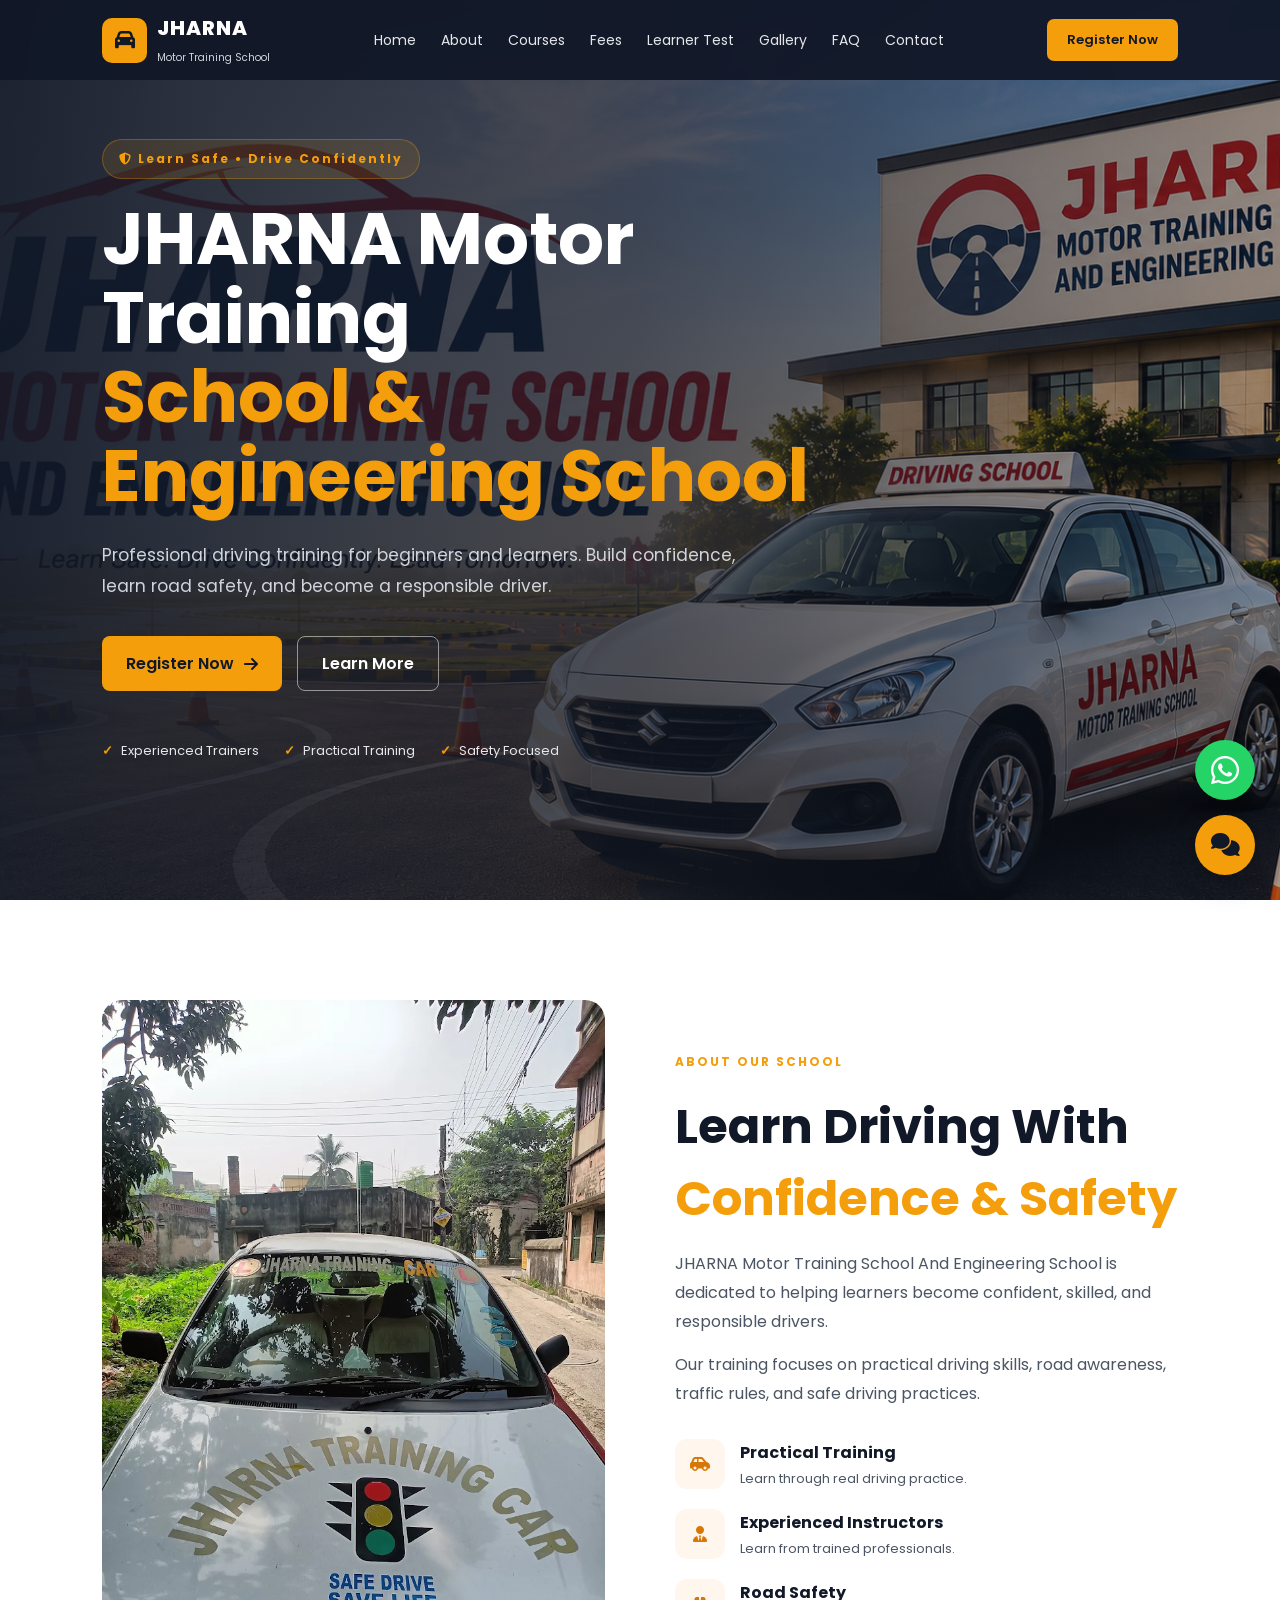
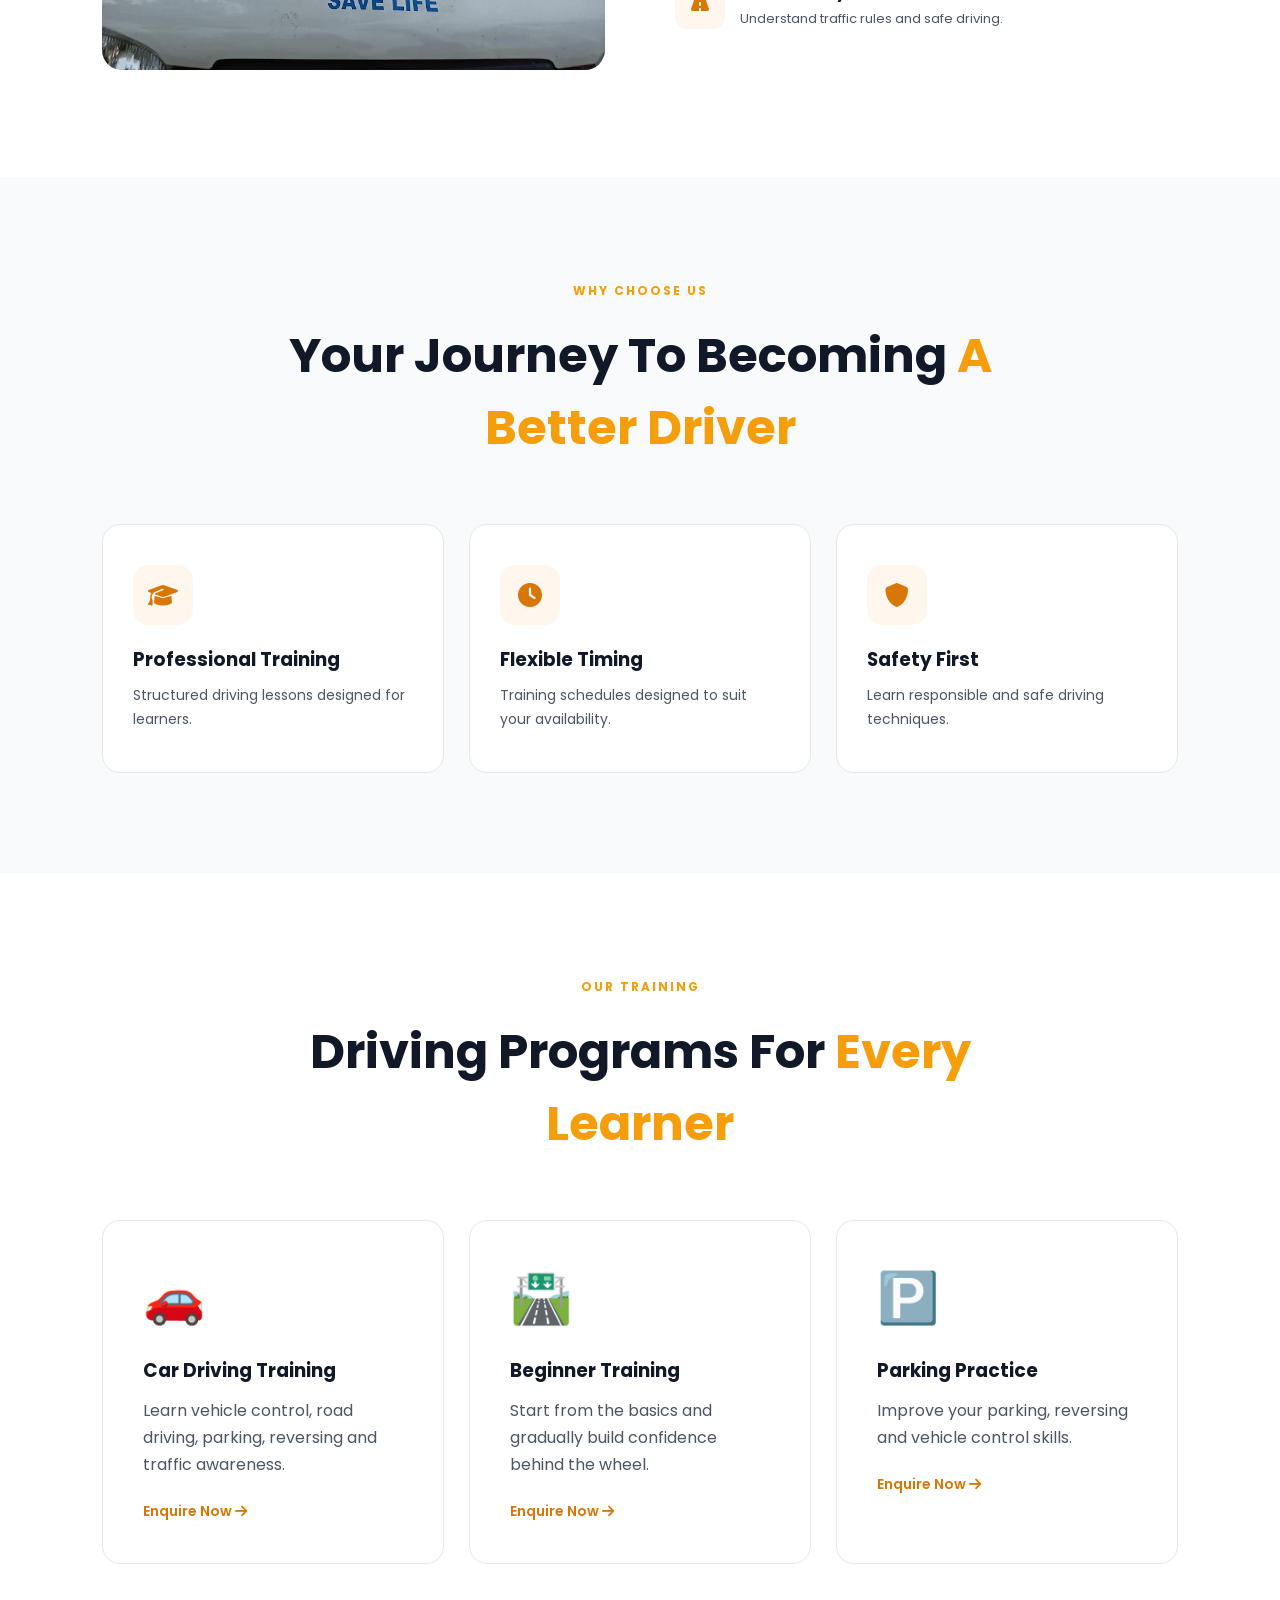
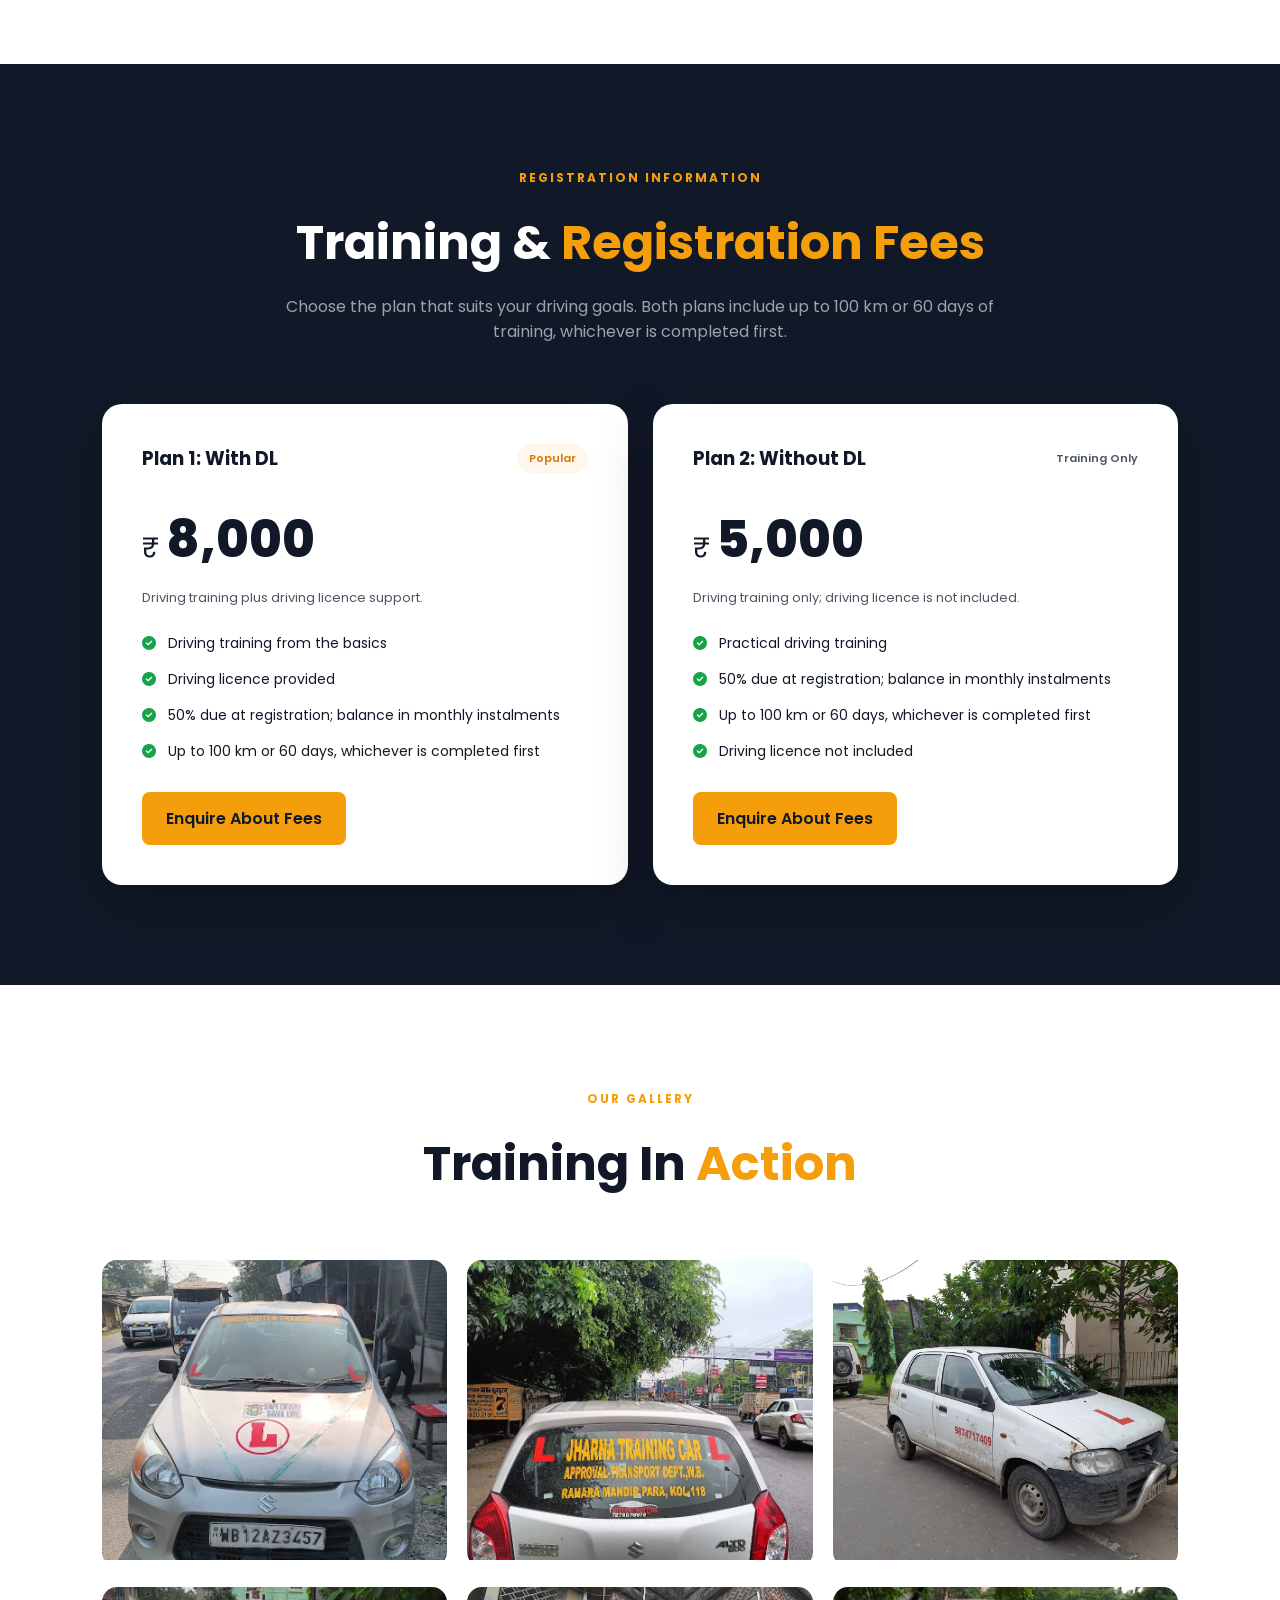
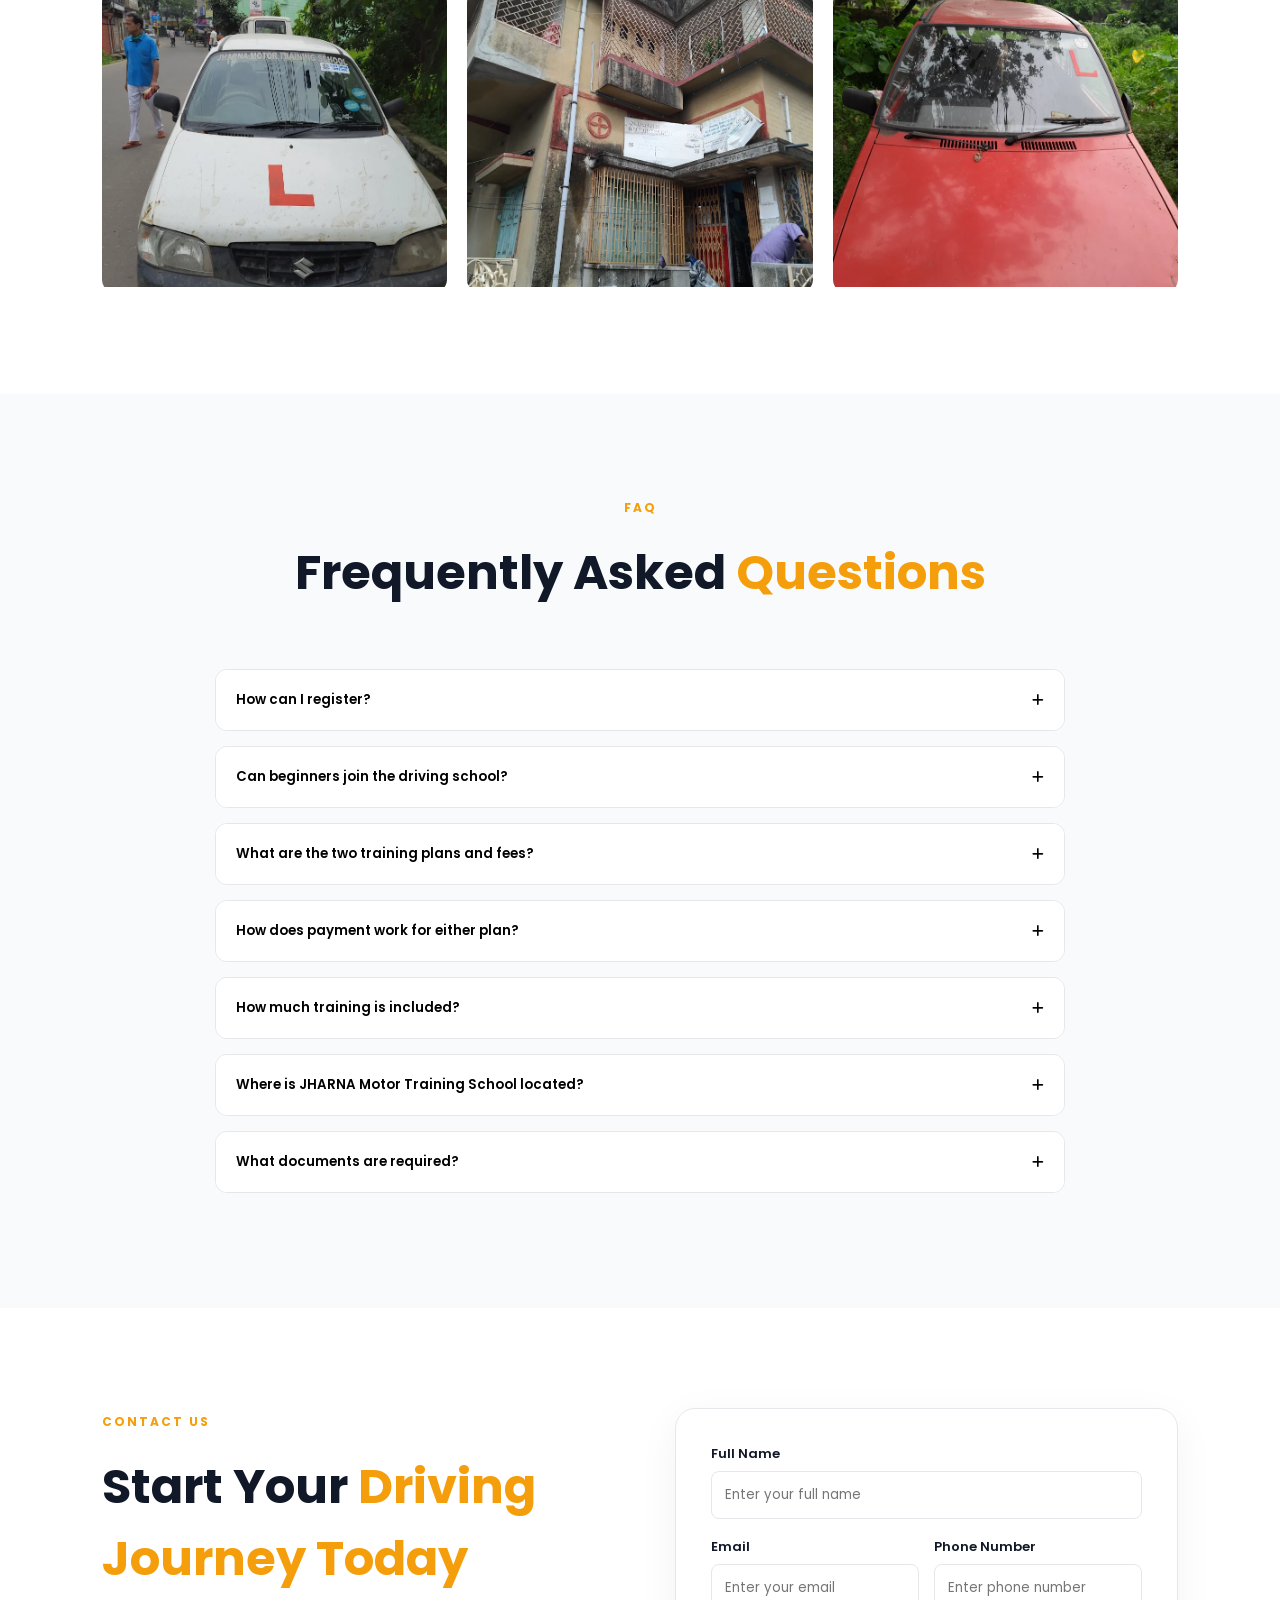
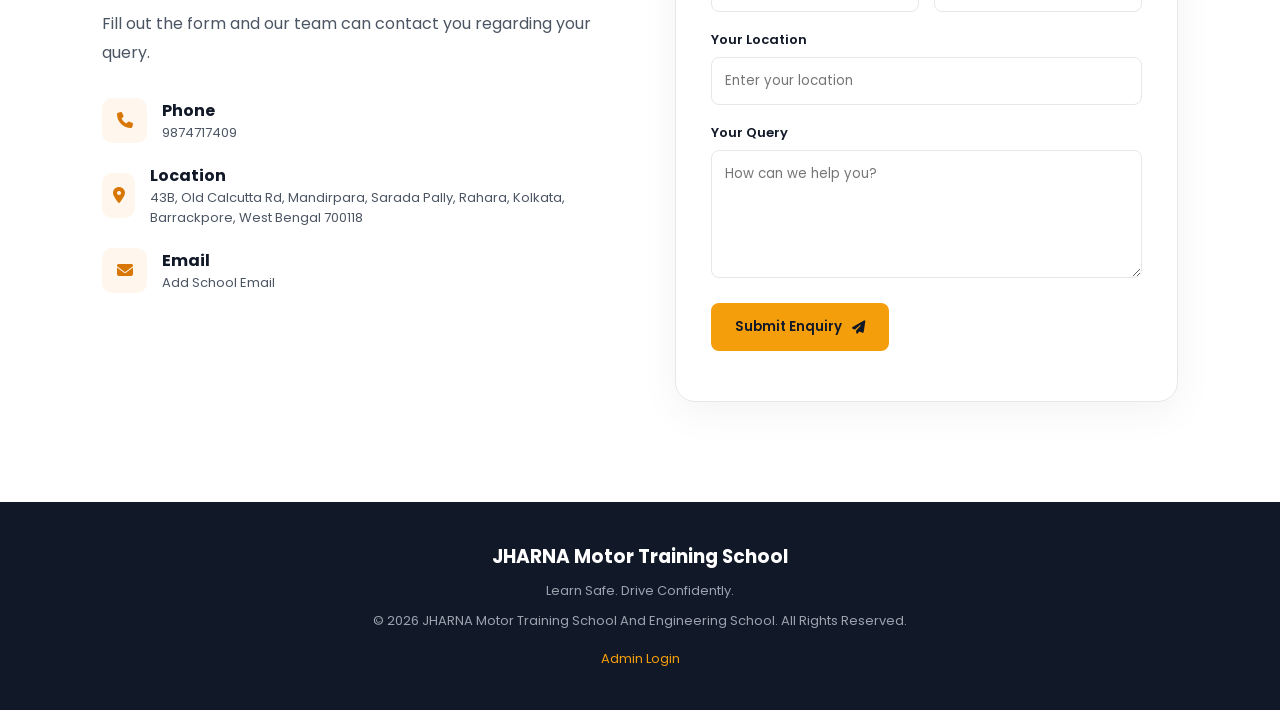
==== commit d03f862c: "Update the image urls with image files" ====
--- a/frontend/index.html
+++ b/frontend/index.html
@@ -1,5 +1,6 @@
 <!DOCTYPE html>
 <html lang="en">
+
 <head>
     <meta charset="UTF-8">
     <meta name="viewport" content="width=device-width, initial-scale=1.0">
@@ -12,6 +13,7 @@
     <!-- Icons -->
     <link rel="stylesheet" href="https://cdnjs.cloudflare.com/ajax/libs/font-awesome/6.5.1/css/all.min.css">
 </head>
+
 <body>
     <!-- ================= NAVBAR ================= -->
     <header class="header">
@@ -39,13 +41,7 @@
         <a href="#contact" class="nav-btn">
             Register Now
         </a>
-        <button
-            class="menu-btn"
-            id="menuBtn"
-            type="button"
-            aria-label="Open navigation menu"
-            aria-expanded="false"
-        >
+        <button class="menu-btn" id="menuBtn" type="button" aria-label="Open navigation menu" aria-expanded="false">
             <i class="fa-solid fa-bars"></i>
         </button>
     </header>
@@ -93,8 +89,7 @@
     <!-- ================= ABOUT ================= -->
     <section class="section about" id="about">
         <div class="about-image">
-            <img src="https://lh3.googleusercontent.com/gps-cs-s/AHRPTWky9g_q8mb0jroe6U8QvNYhej9cqKpnYzwPWf22cv5jYRJyryh7geqatr1kIzdjG-jwInDwygFgOrU6_L8ndqi7uFUBd_LM0jhy5CsWlbgSsKN8u2NuxlO8wsRk1Idv35BWZHCHYw=s1360-w1360-h1020-rw"
-                alt="Jharna Motor Training School">
+            <img src="./images/jharna4.webp" alt="Jharna Motor Training School">
         </div>
         <div class="about-content">
             <span class="section-tag">
@@ -346,28 +341,22 @@
         </div>
         <div class="gallery-grid">
             <div class="gallery-item">
-                <img
-                    src="https://lh3.googleusercontent.com/gps-cs-s/AHRPTWnCfmBmnZvGlrrIdudIB3OVuwPNVkAPVcO1DQBdmTuhFLSRh7-7QBYx6spu_gOT0exsXWkQQcD2z4qOC_3D3YTUAgRo5tKocJgu8kglnWU47CjOLeNZNwJBjUidPvzTxT_YAwEqdQ=s1360-w1360-h1020-rw">
+                <img src="./images/jharna1.webp" alt="JHARNA driving training gallery image 1">
             </div>
             <div class="gallery-item">
-                <img src="https://lh3.googleusercontent.com/grass-cs/ACvplmMlYSF3QCGrSrGuzLQB4YXTz8TgdMf5UNlGgiPTzzZ17WlbLuredz_A_Uax8w6DYJUogmaAxAVYqjXSpHuziV30Qc0bDfwdfO26LV6KMUOebioldy_9LHx5EOk8_B0KP13RAaq_=s294-w294-h220-n-k-no"
-                    alt="JHARNA school building">
+                <img src="./images/jharna2.webp" alt="JHARNA driving training gallery image 2">
             </div>
             <div class="gallery-item">
-                <img src="https://lh3.googleusercontent.com/grass-cs/ACvplmOcKLW4YmVgQBlPL4kc4B13wWNXJiA7AVVM1BsUOn19Hspk-qrvhvkv38DAlPZMbaeH8NCdrySMvKh9U0osS45Vj33AId_ijVQU8EyBa-iUSiI3ul_vGO30XWfDWhszxTJSrAb78g=s220-w165-h220-n-k-no"
-                    alt="Driving training at JHARNA">
+                <img src="./images/jharna3.webp" alt="JHARNA driving training gallery image 3">
             </div>
             <div class="gallery-item">
-                <img
-                    src="https://lh3.googleusercontent.com/gps-cs-s/AHRPTWl7mRmZiA9OXY74W_PtnL7BwfObaViYpU17u6FksxdnJG383d9uRUaloLkpde9qFoDcmVMtbA2a4Ycd-hFnRGYeTWgUh6g9c8eoAoM96_Rdm4JbRm-TPx7asXX113YzOZfBKi-T=s1360-w1360-h1020-rw">
+                <img src="./images/jharna5.webp" alt="JHARNA driving training gallery image 5">
             </div>
             <div class="gallery-item">
-                <img
-                    src="https://lh3.googleusercontent.com/gps-cs-s/AHRPTWll36jVWFYw6RPeU9PtoSKQC-GD55ypCqobnNC4ottrWCooEOQAr1EkSjya4E0MgNFlqWBtHtldvKbfSkKutDBA_vox85XQ8ppCLKwQVMP6QVcB-5Y2EVuVNZFBl1USGG1sa7RMCQ=s1360-w1360-h1020-rw">
+                <img src="./images/jharna6.webp" alt="JHARNA driving training gallery image 6">
             </div>
             <div class="gallery-item">
-                <img
-                    src="https://lh3.googleusercontent.com/gps-cs-s/AHRPTWn-U6Si1FdtNcTRMSsMjFQH42kDprE7wstCRnIoQRPXf0dGpHSD27hlDq1JeSy4kgI9fsMIQPkTkpEFj-nA0e_sCsBXGXbUZDU8O9L4nBBTuCdOaeVWS1oXn47mA2Tyv8Zeje_acg=s1360-w1360-h1020-rw">
+                <img src="./images/jharna7.webp" alt="JHARNA driving training gallery image 7">
             </div>
         </div>
     </section>
@@ -556,10 +545,7 @@
             © 2026 JHARNA Motor Training School And Engineering School.
             All Rights Reserved.
         </p>
-        <a
-            href="admin/login.html"
-            class="admin-link"
-        >
+        <a href="admin/login.html" class="admin-link">
             Admin Login
         </a>
     </footer>
@@ -597,14 +583,10 @@
         </button>
     </div>
     <script src="scripts.js"></script>
-    <a
-    href="https://wa.me/919874717409?text=Hello%20Jharna%20Motors,%20I%20want%20to%20know%20more%20about%20your%20driving%20classes."
-    class="whatsapp-float"
-    target="_blank"
-    rel="noopener noreferrer"
-    aria-label="Chat with us on WhatsApp"
->
-    <i class="fab fa-whatsapp"></i>
-</a>
+    <a href="https://wa.me/919874717409?text=Hello%20Jharna%20Motors,%20I%20want%20to%20know%20more%20about%20your%20driving%20classes."
+        class="whatsapp-float" target="_blank" rel="noopener noreferrer" aria-label="Chat with us on WhatsApp">
+        <i class="fab fa-whatsapp"></i>
+    </a>
 </body>
+
 </html>
--- a/frontend/styles.css
+++ b/frontend/styles.css
@@ -700,9 +700,15 @@
     .whatsapp-float {
         width: 55px;
         height: 55px;
+        right: 20px;
+        bottom: 100px;   /* move WhatsApp above chatbot */
+        font-size: 29px;
+        z-index: 1000;
+    }
+
+    .chatbot-container {
         right: 18px;
         bottom: 18px;
-        font-size: 29px;
     }
 }
 /* ================= MOBILE ================= */
